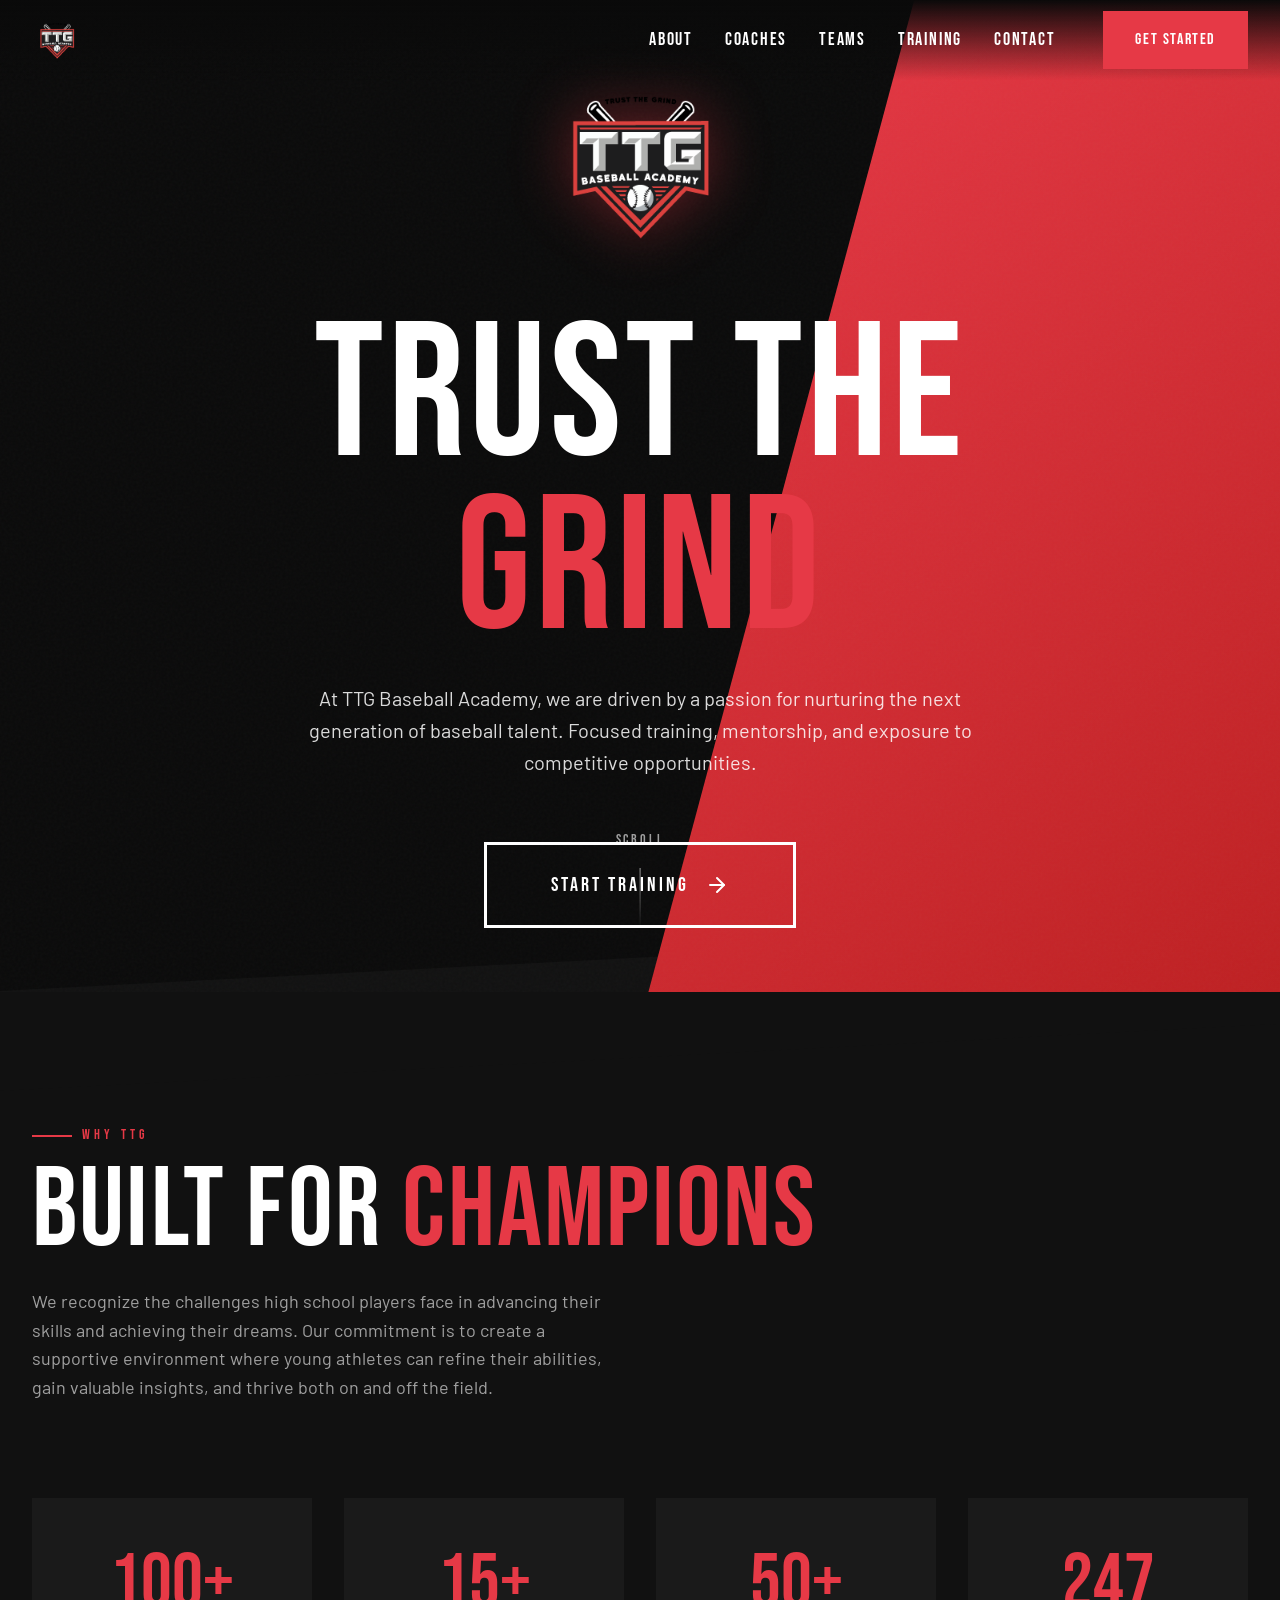
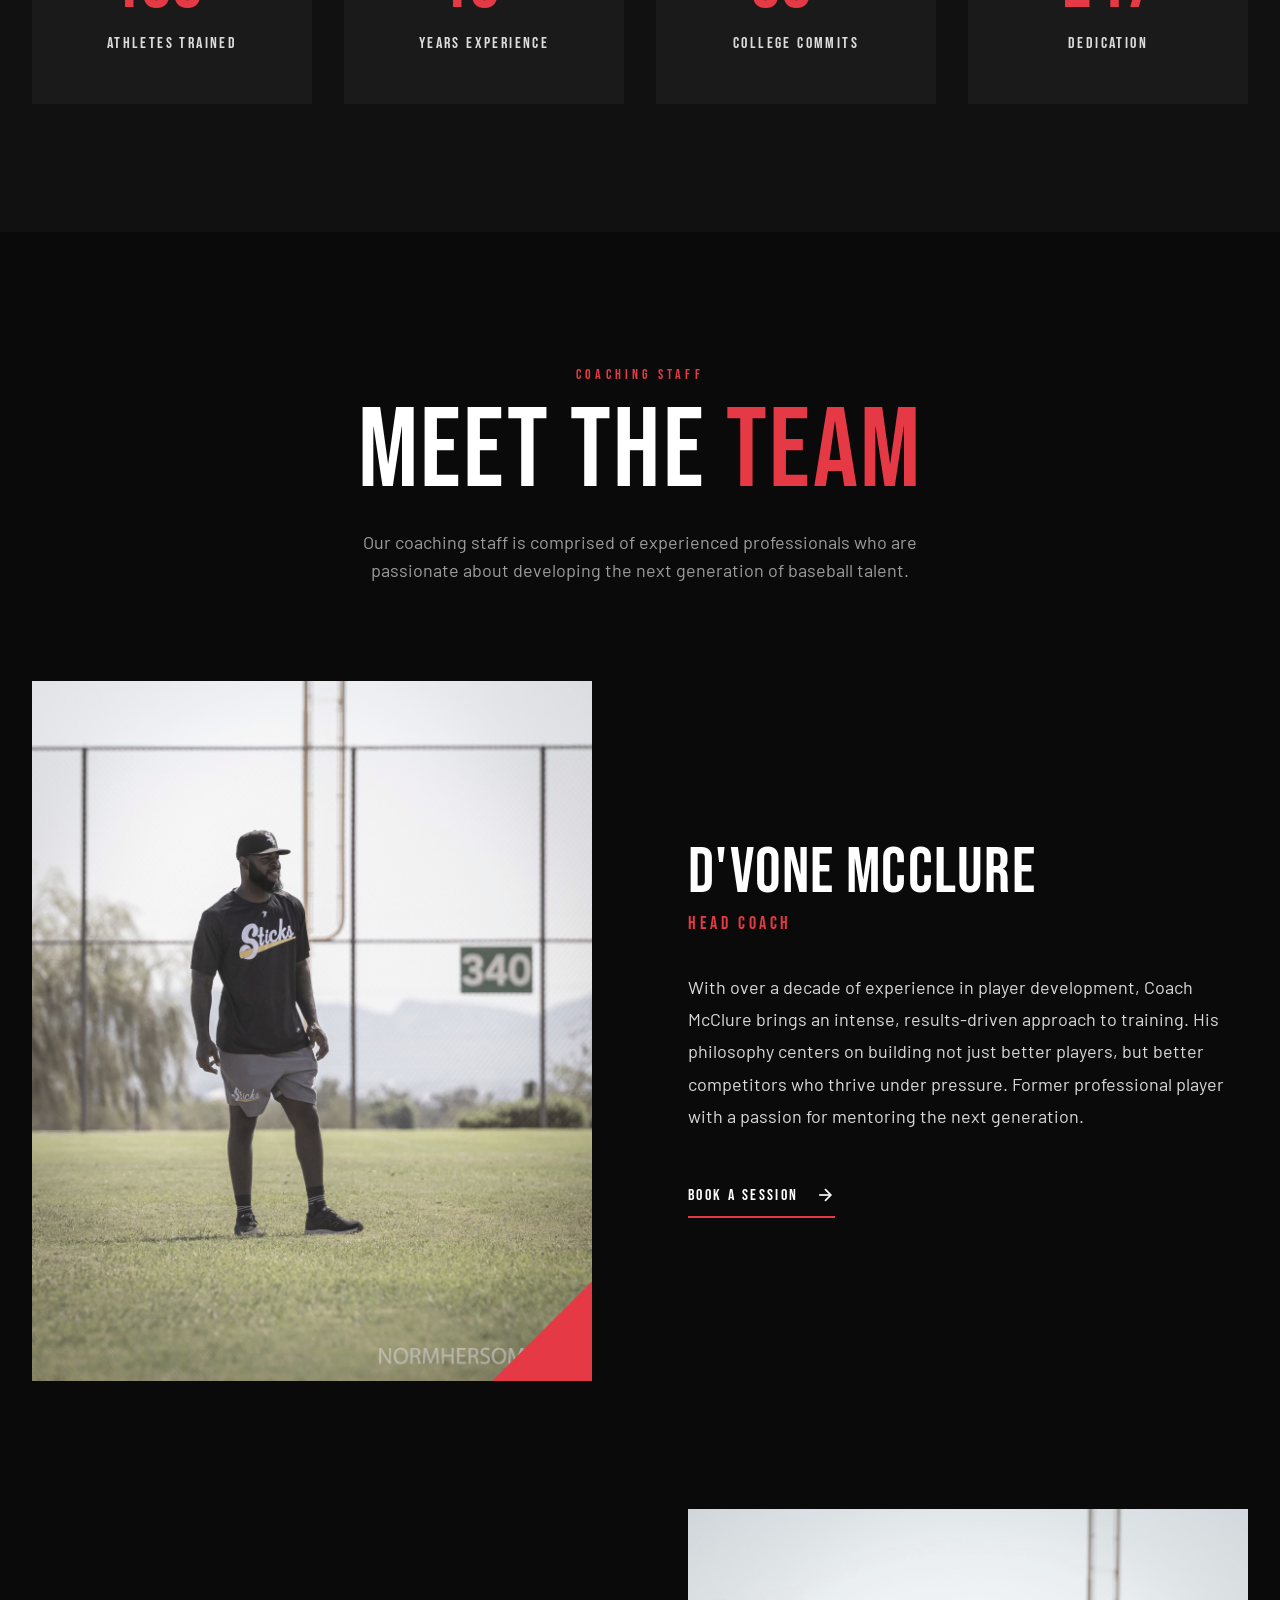
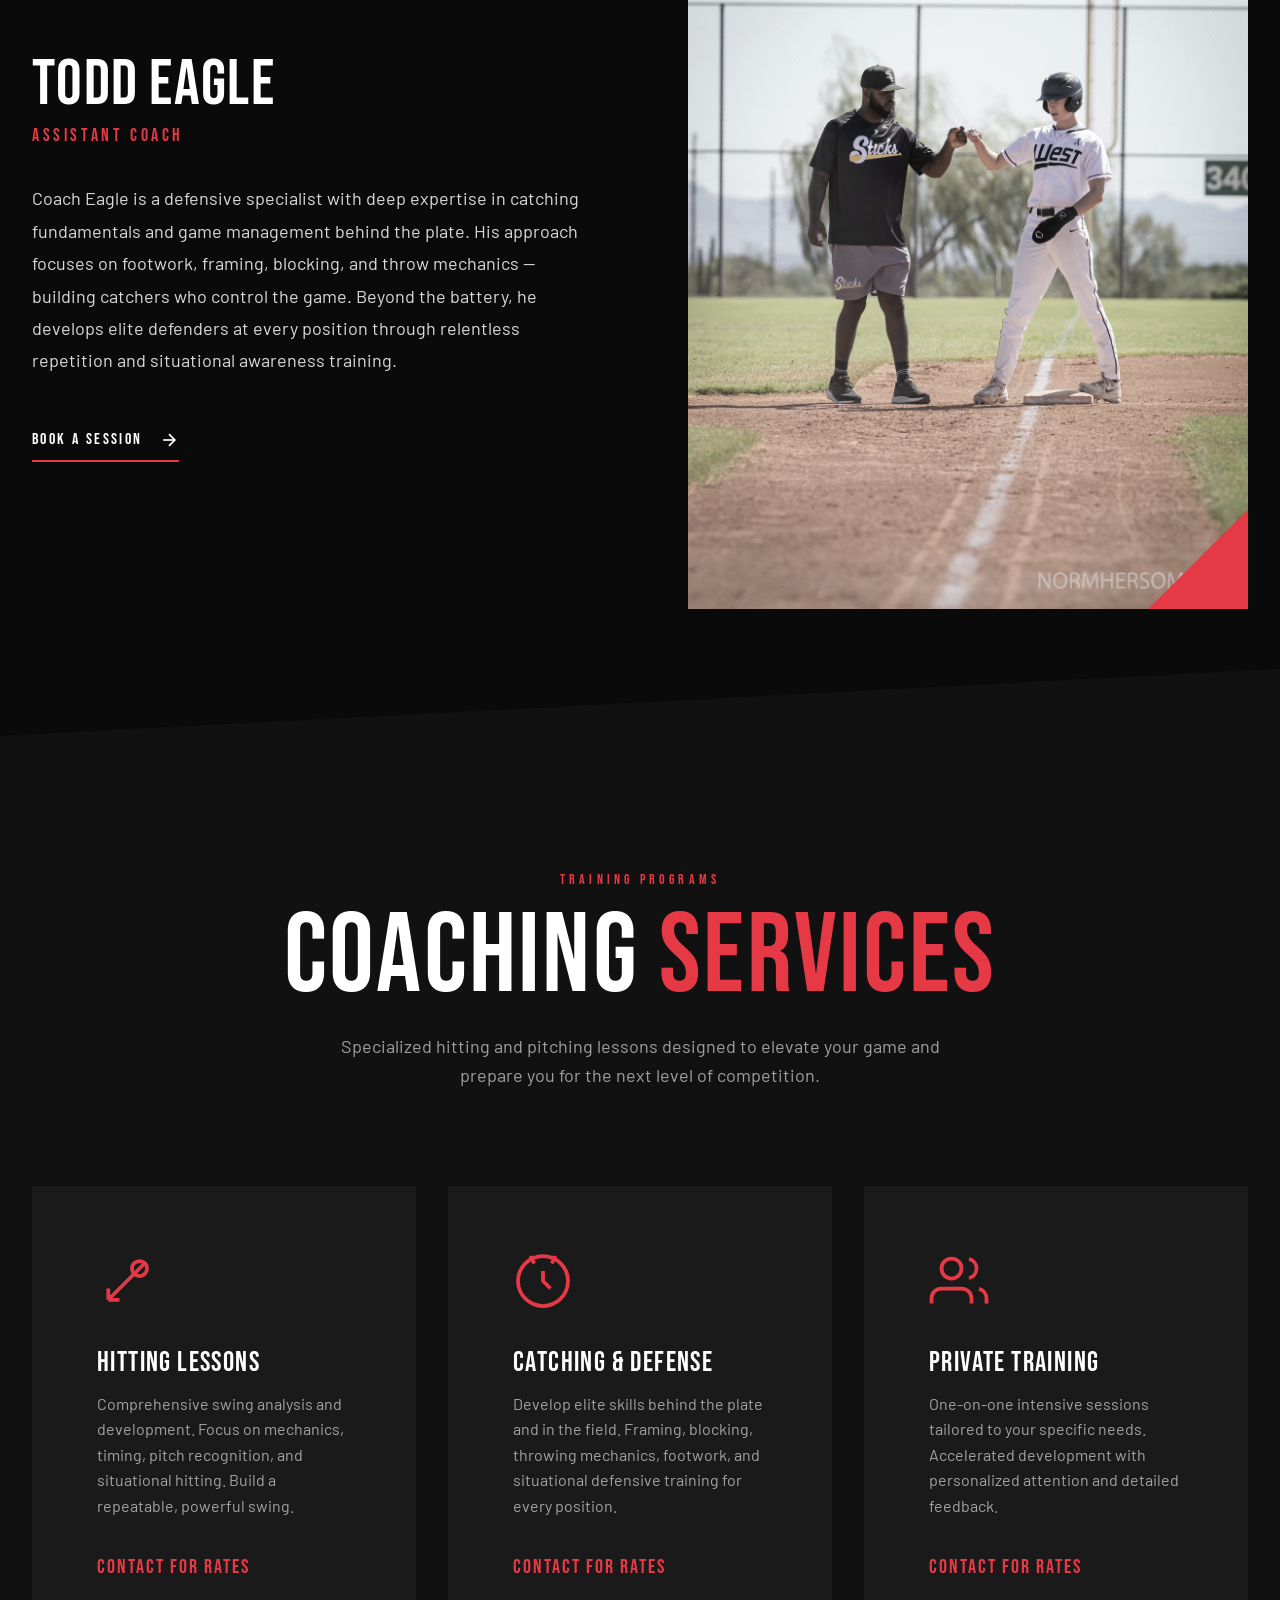
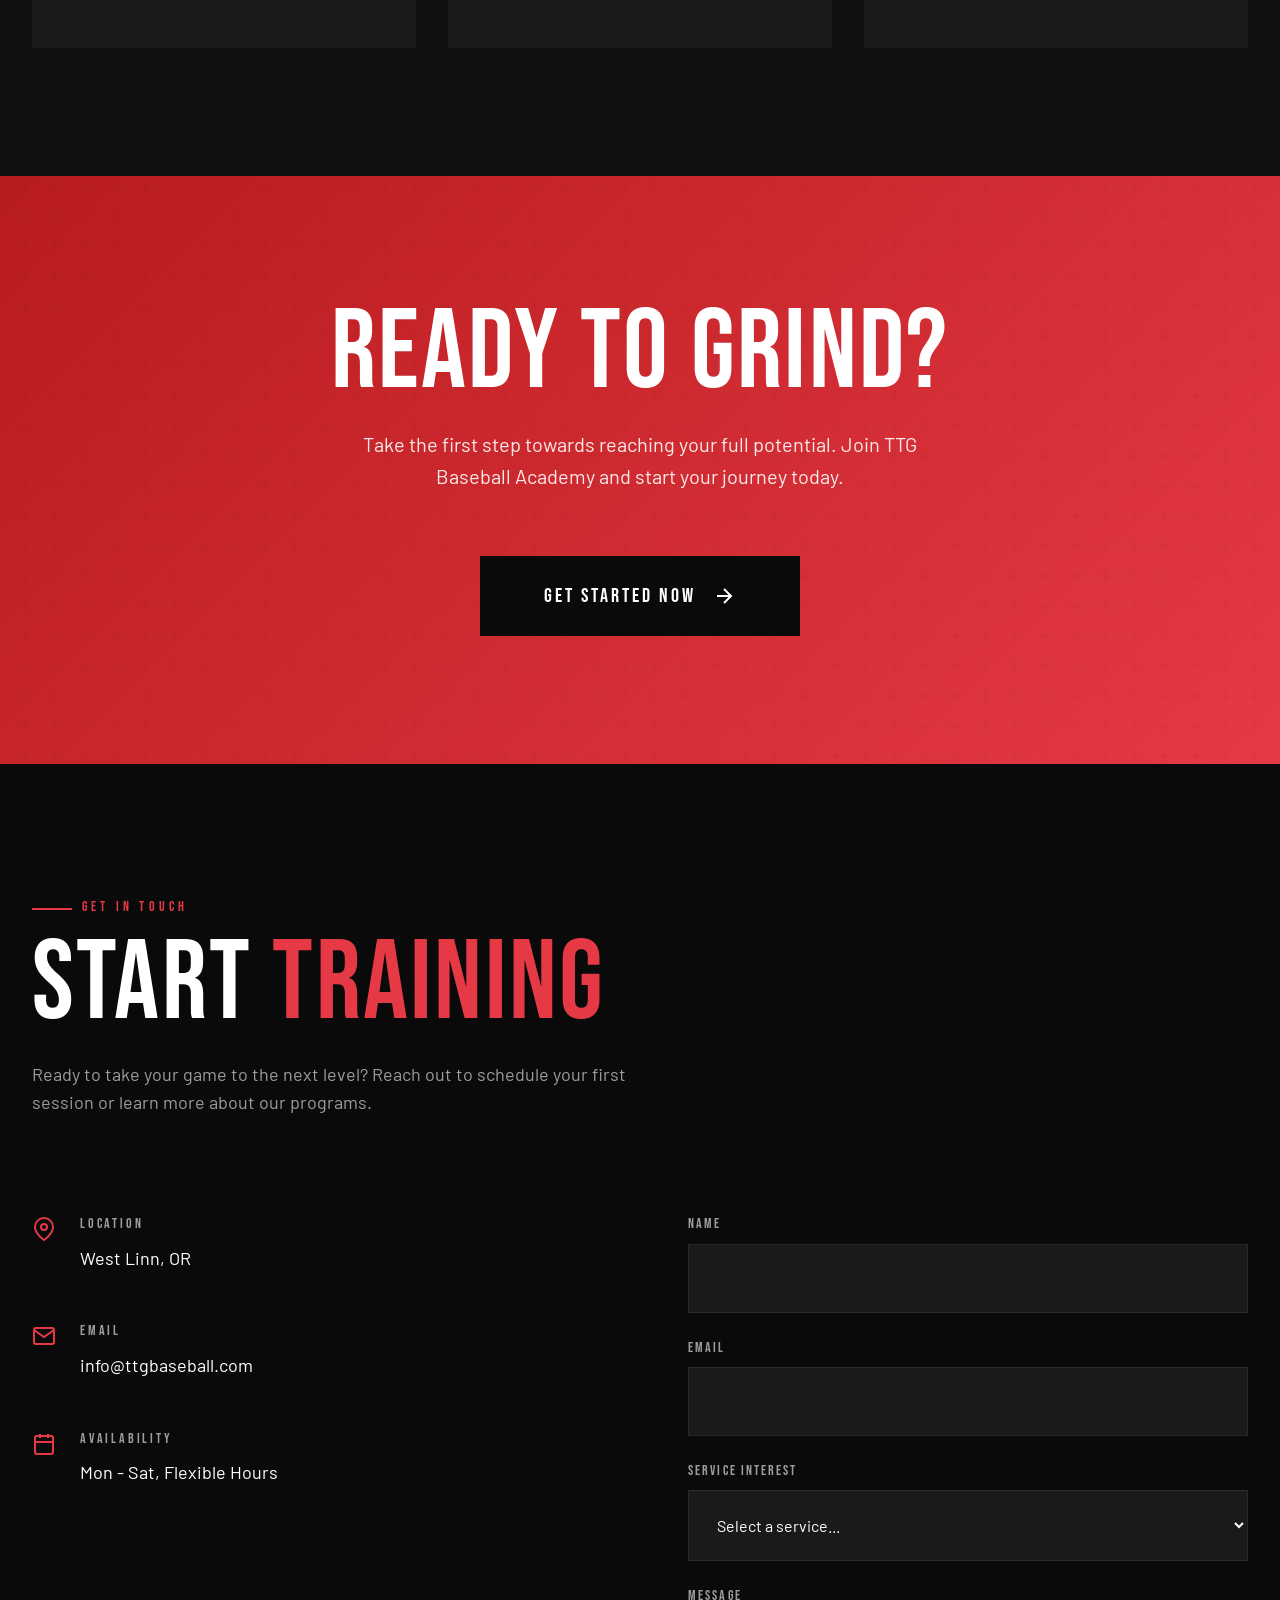
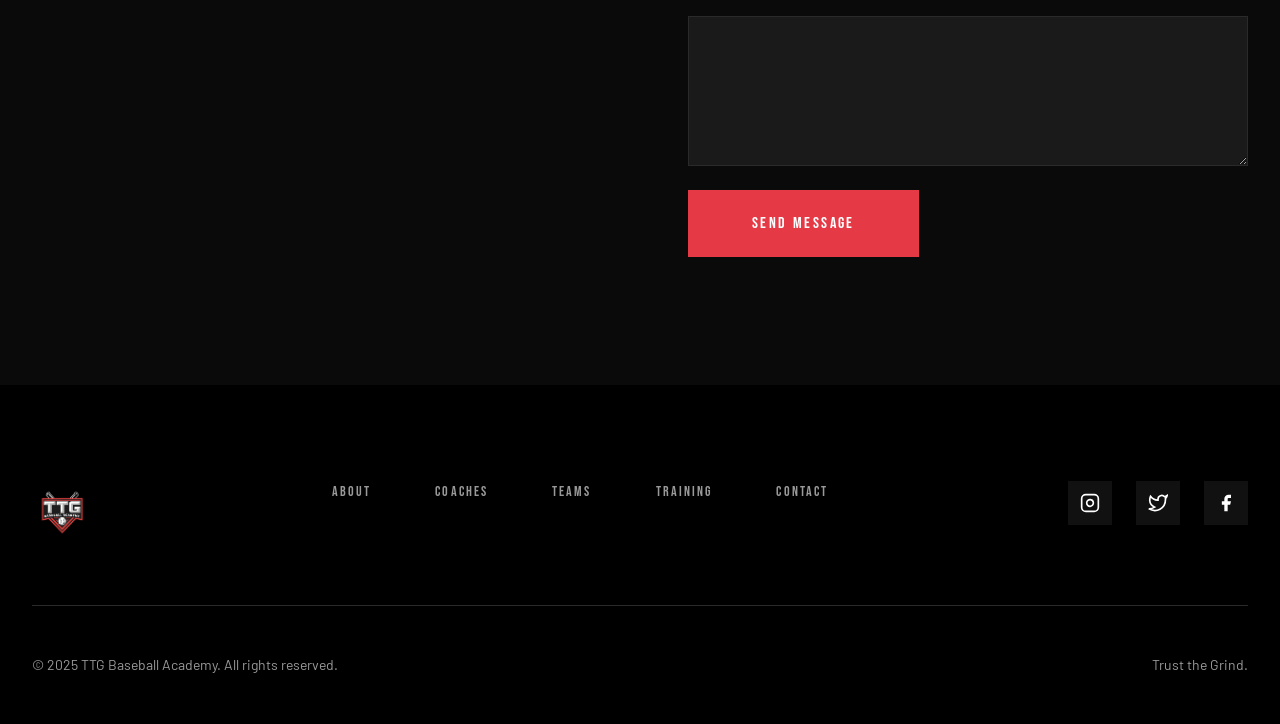
==== index.html @ ec0fe736 "Update coaching staff, services, and location Replace Coach Abino Vazquez with Todd Eagle (defense/c" ====
<!DOCTYPE html>
<html lang="en">
<head>
  <meta charset="UTF-8">
  <meta name="viewport" content="width=device-width, initial-scale=1.0">
  <meta name="description" content="TTG Baseball Academy - Trust the Grind. Elite baseball training, mentorship, and player development for high school athletes.">

  <title>TTG Baseball Academy | Trust the Grind</title>

  <!-- Fonts -->
  <link rel="preconnect" href="https://fonts.googleapis.com">
  <link rel="preconnect" href="https://fonts.gstatic.com" crossorigin>
  <link href="https://fonts.googleapis.com/css2?family=Barlow:wght@400;500;600&family=Bebas+Neue&display=swap" rel="stylesheet">

  <!-- Styles -->
  <link rel="stylesheet" href="css/styles.css">
</head>
<body>
  <!-- Header -->
  <header class="header" id="header">
    <div class="header__inner">
      <a href="#hero">
        <img src="assets/images/logo.png" alt="TTG Baseball Academy" class="header__logo">
      </a>

      <nav class="nav">
        <button class="nav-toggle" id="navToggle" aria-label="Toggle navigation">
          <span class="nav-toggle__bar"></span>
          <span class="nav-toggle__bar"></span>
          <span class="nav-toggle__bar"></span>
        </button>

        <ul class="nav__list" id="navList">
          <li><a href="#about" class="nav__link">About</a></li>
          <li><a href="#coaches" class="nav__link">Coaches</a></li>
          <li><a href="teams.html" class="nav__link">Teams</a></li>
          <li><a href="#services" class="nav__link">Training</a></li>
          <li><a href="#contact" class="nav__link">Contact</a></li>
        </ul>

        <a href="#contact" class="nav__cta"><span>Get Started</span></a>
      </nav>
    </div>
  </header>

  <main>
    <!-- Hero Section -->
    <section class="hero" id="hero">
      <div class="hero__content">
        <img src="assets/images/logo.png" alt="TTG Baseball Academy" class="hero__logo">

        <h1 class="hero__title text-massive">
          Trust the <span class="text-red">Grind</span>
        </h1>

        <p class="hero__subtitle">
          At TTG Baseball Academy, we are driven by a passion for nurturing the next generation of baseball talent.
          Focused training, mentorship, and exposure to competitive opportunities.
        </p>

        <a href="#contact" class="hero__cta">
          <span>Start Training</span>
          <svg width="24" height="24" viewBox="0 0 24 24" fill="none" stroke="currentColor" stroke-width="2" stroke-linecap="round" stroke-linejoin="round">
            <line x1="5" y1="12" x2="19" y2="12"></line>
            <polyline points="12 5 19 12 12 19"></polyline>
          </svg>
        </a>
      </div>

      <div class="hero__scroll">
        <span class="hero__scroll-text">Scroll</span>
        <div class="hero__scroll-line"></div>
      </div>
    </section>

    <!-- About Section -->
    <section class="section section--dark" id="about">
      <div class="section__divider"></div>
      <div class="section__inner">
        <div class="section-header reveal">
          <span class="section-header__label">Why TTG</span>
          <h2 class="section-header__title text-huge">
            Built for <span class="text-red">Champions</span>
          </h2>
          <p class="section-header__text">
            We recognize the challenges high school players face in advancing their skills and achieving their dreams.
            Our commitment is to create a supportive environment where young athletes can refine their abilities,
            gain valuable insights, and thrive both on and off the field.
          </p>
        </div>

        <div class="stats">
          <div class="stat reveal reveal-delay-1">
            <div class="stat__number">100+</div>
            <div class="stat__label">Athletes Trained</div>
          </div>
          <div class="stat reveal reveal-delay-2">
            <div class="stat__number">15+</div>
            <div class="stat__label">Years Experience</div>
          </div>
          <div class="stat reveal reveal-delay-3">
            <div class="stat__number">50+</div>
            <div class="stat__label">College Commits</div>
          </div>
          <div class="stat reveal reveal-delay-4">
            <div class="stat__number">24/7</div>
            <div class="stat__label">Dedication</div>
          </div>
        </div>
      </div>
    </section>

    <!-- Coaching Staff Section -->
    <section class="section section--black" id="coaches">
      <div class="section__inner">
        <div class="section-header section-header--center reveal">
          <span class="section-header__label">Coaching Staff</span>
          <h2 class="section-header__title text-huge">
            Meet the <span class="text-red">Team</span>
          </h2>
          <p class="section-header__text">
            Our coaching staff is comprised of experienced professionals who are passionate about
            developing the next generation of baseball talent.
          </p>
        </div>

        <div class="coaches">
          <!-- Coach 1 -->
          <article class="coach reveal">
            <div class="coach__image-wrapper">
              <img src="assets/images/coach-1.jpg" alt="D'vone McClure" class="coach__image">
            </div>
            <div class="coach__content">
              <h3 class="coach__name text-large">D'vone McClure</h3>
              <div class="coach__title">Head Coach</div>
              <p class="coach__bio">
                With over a decade of experience in player development, Coach McClure brings an intense,
                results-driven approach to training. His philosophy centers on building not just better
                players, but better competitors who thrive under pressure. Former professional player
                with a passion for mentoring the next generation.
              </p>
              <a href="#contact" class="coach__link">
                Book a Session
                <svg width="20" height="20" viewBox="0 0 24 24" fill="none" stroke="currentColor" stroke-width="2">
                  <line x1="5" y1="12" x2="19" y2="12"></line>
                  <polyline points="12 5 19 12 12 19"></polyline>
                </svg>
              </a>
            </div>
          </article>

          <!-- Coach 2 -->
          <article class="coach reveal">
            <div class="coach__image-wrapper">
              <img src="assets/images/coach-2.jpg" alt="Todd Eagle" class="coach__image">
            </div>
            <div class="coach__content">
              <h3 class="coach__name text-large">Todd Eagle</h3>
              <div class="coach__title">Assistant Coach</div>
              <p class="coach__bio">
                Coach Eagle is a defensive specialist with deep expertise in catching fundamentals
                and game management behind the plate. His approach focuses on footwork, framing,
                blocking, and throw mechanics — building catchers who control the game. Beyond
                the battery, he develops elite defenders at every position through relentless
                repetition and situational awareness training.
              </p>
              <a href="#contact" class="coach__link">
                Book a Session
                <svg width="20" height="20" viewBox="0 0 24 24" fill="none" stroke="currentColor" stroke-width="2">
                  <line x1="5" y1="12" x2="19" y2="12"></line>
                  <polyline points="12 5 19 12 12 19"></polyline>
                </svg>
              </a>
            </div>
          </article>
        </div>
      </div>
    </section>

    <!-- Services Section -->
    <section class="section section--dark" id="services">
      <div class="section__divider"></div>
      <div class="section__inner">
        <div class="section-header section-header--center reveal">
          <span class="section-header__label">Training Programs</span>
          <h2 class="section-header__title text-huge">
            Coaching <span class="text-red">Services</span>
          </h2>
          <p class="section-header__text">
            Specialized hitting and pitching lessons designed to elevate your game
            and prepare you for the next level of competition.
          </p>
        </div>

        <div class="services">
          <!-- Hitting Lessons -->
          <div class="service reveal reveal-delay-1">
            <svg class="service__icon" viewBox="0 0 24 24" fill="none" stroke="currentColor" stroke-width="1.5">
              <path d="M4.5 19.5L19.5 4.5M4.5 19.5L9 19.5M4.5 19.5L4.5 15"/>
              <circle cx="17" cy="7" r="3"/>
            </svg>
            <h3 class="service__title">Hitting Lessons</h3>
            <p class="service__text">
              Comprehensive swing analysis and development. Focus on mechanics, timing,
              pitch recognition, and situational hitting. Build a repeatable, powerful swing.
            </p>
            <div class="service__price">Contact for Rates</div>
          </div>

          <!-- Catching & Defense Lessons -->
          <div class="service reveal reveal-delay-2">
            <svg class="service__icon" viewBox="0 0 24 24" fill="none" stroke="currentColor" stroke-width="1.5">
              <path d="M12 22C6.5 22 2 17.5 2 12S6.5 2 12 2s10 4.5 10 10-4.5 10-10 10z"/>
              <path d="M12 8v4l3 3"/>
              <path d="M7 2l1.5 3M17 2l-1.5 3"/>
            </svg>
            <h3 class="service__title">Catching & Defense</h3>
            <p class="service__text">
              Develop elite skills behind the plate and in the field. Framing, blocking,
              throwing mechanics, footwork, and situational defensive training for every position.
            </p>
            <div class="service__price">Contact for Rates</div>
          </div>

          <!-- Private Training -->
          <div class="service reveal reveal-delay-3">
            <svg class="service__icon" viewBox="0 0 24 24" fill="none" stroke="currentColor" stroke-width="1.5">
              <path d="M17 21v-2a4 4 0 0 0-4-4H5a4 4 0 0 0-4 4v2"/>
              <circle cx="9" cy="7" r="4"/>
              <path d="M23 21v-2a4 4 0 0 0-3-3.87"/>
              <path d="M16 3.13a4 4 0 0 1 0 7.75"/>
            </svg>
            <h3 class="service__title">Private Training</h3>
            <p class="service__text">
              One-on-one intensive sessions tailored to your specific needs.
              Accelerated development with personalized attention and detailed feedback.
            </p>
            <div class="service__price">Contact for Rates</div>
          </div>
        </div>
      </div>
    </section>

    <!-- CTA Section -->
    <section class="cta-section">
      <div class="cta-section__inner reveal">
        <h2 class="cta-section__title text-huge">Ready to Grind?</h2>
        <p class="cta-section__text">
          Take the first step towards reaching your full potential.
          Join TTG Baseball Academy and start your journey today.
        </p>
        <a href="#contact" class="cta-section__btn">
          Get Started Now
          <svg width="24" height="24" viewBox="0 0 24 24" fill="none" stroke="currentColor" stroke-width="2">
            <line x1="5" y1="12" x2="19" y2="12"></line>
            <polyline points="12 5 19 12 12 19"></polyline>
          </svg>
        </a>
      </div>
    </section>

    <!-- Contact Section -->
    <section class="section section--black" id="contact">
      <div class="section__inner">
        <div class="section-header reveal">
          <span class="section-header__label">Get in Touch</span>
          <h2 class="section-header__title text-huge">
            Start <span class="text-red">Training</span>
          </h2>
          <p class="section-header__text">
            Ready to take your game to the next level? Reach out to schedule
            your first session or learn more about our programs.
          </p>
        </div>

        <div class="contact">
          <div class="contact__info reveal">
            <div class="contact__item">
              <svg class="contact__icon" viewBox="0 0 24 24" fill="none" stroke="currentColor" stroke-width="2">
                <path d="M21 10c0 7-9 13-9 13s-9-6-9-13a9 9 0 0 1 18 0z"/>
                <circle cx="12" cy="10" r="3"/>
              </svg>
              <div>
                <div class="contact__label">Location</div>
                <div class="contact__value">West Linn, OR</div>
              </div>
            </div>

            <div class="contact__item">
              <svg class="contact__icon" viewBox="0 0 24 24" fill="none" stroke="currentColor" stroke-width="2">
                <path d="M4 4h16c1.1 0 2 .9 2 2v12c0 1.1-.9 2-2 2H4c-1.1 0-2-.9-2-2V6c0-1.1.9-2 2-2z"/>
                <polyline points="22,6 12,13 2,6"/>
              </svg>
              <div>
                <div class="contact__label">Email</div>
                <div class="contact__value">
                  <a href="mailto:info@ttgbaseball.com">info@ttgbaseball.com</a>
                </div>
              </div>
            </div>

            <div class="contact__item">
              <svg class="contact__icon" viewBox="0 0 24 24" fill="none" stroke="currentColor" stroke-width="2">
                <rect x="3" y="4" width="18" height="18" rx="2" ry="2"/>
                <line x1="16" y1="2" x2="16" y2="6"/>
                <line x1="8" y1="2" x2="8" y2="6"/>
                <line x1="3" y1="10" x2="21" y2="10"/>
              </svg>
              <div>
                <div class="contact__label">Availability</div>
                <div class="contact__value">Mon - Sat, Flexible Hours</div>
              </div>
            </div>
          </div>

          <form class="contact__form reveal" id="contactForm">
            <div class="form-group">
              <label for="name" class="form-label">Name</label>
              <input type="text" id="name" name="name" class="form-input" required>
            </div>

            <div class="form-group">
              <label for="email" class="form-label">Email</label>
              <input type="email" id="email" name="email" class="form-input" required>
            </div>

            <div class="form-group">
              <label for="service" class="form-label">Service Interest</label>
              <select id="service" name="service" class="form-input">
                <option value="">Select a service...</option>
                <option value="hitting">Hitting Lessons</option>
                <option value="defense">Catching & Defense</option>
                <option value="private">Private Training</option>
                <option value="other">Other</option>
              </select>
            </div>

            <div class="form-group">
              <label for="message" class="form-label">Message</label>
              <textarea id="message" name="message" class="form-textarea" required></textarea>
            </div>

            <button type="submit" class="form-submit">Send Message</button>
          </form>
        </div>
      </div>
    </section>
  </main>

  <!-- Footer -->
  <footer class="footer">
    <div class="footer__inner">
      <div class="footer__top">
        <img src="assets/images/logo.png" alt="TTG Baseball Academy" class="footer__logo">

        <nav class="footer__nav">
          <a href="#about" class="footer__link">About</a>
          <a href="#coaches" class="footer__link">Coaches</a>
          <a href="teams.html" class="footer__link">Teams</a>
          <a href="#services" class="footer__link">Training</a>
          <a href="#contact" class="footer__link">Contact</a>
        </nav>

        <div class="footer__social">
          <a href="#" class="footer__social-link" aria-label="Instagram">
            <svg viewBox="0 0 24 24" fill="none" stroke="currentColor" stroke-width="2">
              <rect x="2" y="2" width="20" height="20" rx="5" ry="5"/>
              <path d="M16 11.37A4 4 0 1 1 12.63 8 4 4 0 0 1 16 11.37z"/>
              <line x1="17.5" y1="6.5" x2="17.51" y2="6.5"/>
            </svg>
          </a>
          <a href="#" class="footer__social-link" aria-label="Twitter">
            <svg viewBox="0 0 24 24" fill="none" stroke="currentColor" stroke-width="2">
              <path d="M23 3a10.9 10.9 0 0 1-3.14 1.53 4.48 4.48 0 0 0-7.86 3v1A10.66 10.66 0 0 1 3 4s-4 9 5 13a11.64 11.64 0 0 1-7 2c9 5 20 0 20-11.5a4.5 4.5 0 0 0-.08-.83A7.72 7.72 0 0 0 23 3z"/>
            </svg>
          </a>
          <a href="#" class="footer__social-link" aria-label="Facebook">
            <svg viewBox="0 0 24 24" fill="currentColor">
              <path d="M18 2h-3a5 5 0 0 0-5 5v3H7v4h3v8h4v-8h3l1-4h-4V7a1 1 0 0 1 1-1h3z"/>
            </svg>
          </a>
        </div>
      </div>

      <div class="footer__bottom">
        <p>&copy; 2025 TTG Baseball Academy. All rights reserved.</p>
        <p>Trust the Grind.</p>
      </div>
    </div>
  </footer>

  <script src="js/main.js"></script>
</body>
</html>
---- css/styles.css ----
/* =============================================
   TTG BASEBALL ACADEMY - "Trust the Grind"
   Aggressive Athletic Brutalism
   ============================================= */

/* --- Custom Properties --- */
:root {
  /* Core Palette - Blood Red & Pitch Black */
  --red: #e63946;
  --red-dark: #b71c1c;
  --red-glow: rgba(230, 57, 70, 0.4);
  --black: #0a0a0a;
  --black-pure: #000000;
  --dark: #111111;
  --dark-elevated: #1a1a1a;
  --gray: #2a2a2a;
  --gray-light: #3a3a3a;
  --white: #ffffff;
  --white-muted: rgba(255, 255, 255, 0.85);
  --white-dim: rgba(255, 255, 255, 0.6);

  /* Typography */
  --font-display: 'Bebas Neue', 'Impact', sans-serif;
  --font-body: 'Barlow', 'Arial', sans-serif;

  /* Spacing */
  --space-xs: 0.5rem;
  --space-sm: 1rem;
  --space-md: 1.5rem;
  --space-lg: 2rem;
  --space-xl: 3rem;
  --space-2xl: 4rem;
  --space-3xl: 6rem;
  --space-4xl: 8rem;

  /* Layout */
  --max-width: 1400px;
  --header-height: 80px;

  /* Transitions */
  --transition-fast: 0.15s ease;
  --transition-base: 0.3s ease;
  --transition-slow: 0.5s cubic-bezier(0.4, 0, 0.2, 1);

  /* Diagonal angle */
  --skew-angle: -3deg;
}

/* --- Reset --- */
*, *::before, *::after {
  box-sizing: border-box;
  margin: 0;
  padding: 0;
}

html {
  scroll-behavior: smooth;
  font-size: 16px;
}

body {
  font-family: var(--font-body);
  background: var(--black);
  color: var(--white);
  line-height: 1.6;
  overflow-x: hidden;
  -webkit-font-smoothing: antialiased;
}

img {
  max-width: 100%;
  height: auto;
  display: block;
}

a {
  color: inherit;
  text-decoration: none;
}

ul { list-style: none; }

/* --- Typography System --- */
h1, h2, h3, h4 {
  font-family: var(--font-display);
  font-weight: 400;
  text-transform: uppercase;
  letter-spacing: 0.02em;
  line-height: 0.9;
}

.text-massive {
  font-size: clamp(4rem, 15vw, 12rem);
}

.text-huge {
  font-size: clamp(3rem, 10vw, 7rem);
}

.text-large {
  font-size: clamp(2rem, 5vw, 4rem);
}

.text-medium {
  font-size: clamp(1.5rem, 3vw, 2.5rem);
}

.text-red {
  color: var(--red);
}

.text-muted {
  color: var(--white-dim);
}

/* --- Header / Navigation --- */
.header {
  position: fixed;
  top: 0;
  left: 0;
  right: 0;
  z-index: 1000;
  height: var(--header-height);
  background: linear-gradient(to bottom, var(--black) 0%, transparent 100%);
  transition: background var(--transition-base);
}

.header.scrolled {
  background: rgba(10, 10, 10, 0.95);
  backdrop-filter: blur(10px);
}

.header__inner {
  display: flex;
  align-items: center;
  justify-content: space-between;
  height: 100%;
  max-width: var(--max-width);
  margin: 0 auto;
  padding: 0 var(--space-lg);
}

.header__logo {
  height: 50px;
  width: auto;
  transition: transform var(--transition-base);
}

.header__logo:hover {
  transform: scale(1.05);
}

.nav {
  display: flex;
  align-items: center;
  gap: var(--space-xl);
}

.nav__list {
  display: flex;
  gap: var(--space-lg);
}

.nav__link {
  font-family: var(--font-display);
  font-size: 1.1rem;
  letter-spacing: 0.1em;
  text-transform: uppercase;
  position: relative;
  padding: var(--space-xs) 0;
}

.nav__link::after {
  content: '';
  position: absolute;
  bottom: 0;
  left: 0;
  width: 0;
  height: 3px;
  background: var(--red);
  transition: width var(--transition-base);
}

.nav__link:hover::after {
  width: 100%;
}

.nav__cta {
  font-family: var(--font-display);
  font-size: 1rem;
  letter-spacing: 0.1em;
  text-transform: uppercase;
  padding: var(--space-sm) var(--space-lg);
  background: var(--red);
  color: var(--white);
  position: relative;
  overflow: hidden;
  transition: transform var(--transition-fast);
}

.nav__cta::before {
  content: '';
  position: absolute;
  top: 0;
  left: -100%;
  width: 100%;
  height: 100%;
  background: var(--white);
  transition: left var(--transition-base);
}

.nav__cta:hover {
  transform: translateY(-2px);
}

.nav__cta:hover::before {
  left: 0;
}

.nav__cta span {
  position: relative;
  z-index: 1;
  transition: color var(--transition-base);
}

.nav__cta:hover span {
  color: var(--red);
}

/* Mobile Nav Toggle */
.nav-toggle {
  display: none;
  flex-direction: column;
  gap: 6px;
  background: none;
  border: none;
  cursor: pointer;
  padding: var(--space-xs);
}

.nav-toggle__bar {
  width: 28px;
  height: 3px;
  background: var(--white);
  transition: all var(--transition-base);
}

.nav-toggle.active .nav-toggle__bar:nth-child(1) {
  transform: rotate(45deg) translate(6px, 6px);
}

.nav-toggle.active .nav-toggle__bar:nth-child(2) {
  opacity: 0;
}

.nav-toggle.active .nav-toggle__bar:nth-child(3) {
  transform: rotate(-45deg) translate(6px, -6px);
}

/* --- Hero Section --- */
.hero {
  position: relative;
  min-height: 100vh;
  display: flex;
  align-items: center;
  justify-content: center;
  overflow: hidden;
  background: var(--black);
}

/* Diagonal red slash */
.hero::before {
  content: '';
  position: absolute;
  top: -20%;
  right: -10%;
  width: 50%;
  height: 150%;
  background: linear-gradient(135deg, var(--red) 0%, var(--red-dark) 100%);
  transform: skewX(-15deg);
  z-index: 1;
}

/* Noise texture overlay */
.hero::after {
  content: '';
  position: absolute;
  inset: 0;
  background: url("data:image/svg+xml,%3Csvg viewBox='0 0 400 400' xmlns='http://www.w3.org/2000/svg'%3E%3Cfilter id='noiseFilter'%3E%3CfeTurbulence type='fractalNoise' baseFrequency='0.9' numOctaves='4' stitchTiles='stitch'/%3E%3C/filter%3E%3Crect width='100%25' height='100%25' filter='url(%23noiseFilter)'/%3E%3C/svg%3E");
  opacity: 0.03;
  pointer-events: none;
  z-index: 2;
}

.hero__content {
  position: relative;
  z-index: 10;
  text-align: center;
  padding: var(--space-2xl);
  max-width: 1000px;
}

.hero__logo {
  width: 200px;
  height: auto;
  margin: 0 auto var(--space-xl);
  animation: fadeInDown 0.8s ease forwards;
  filter: drop-shadow(0 0 30px var(--red-glow));
}

.hero__title {
  margin-bottom: var(--space-md);
  animation: fadeInUp 0.8s ease 0.2s forwards;
  opacity: 0;
}

.hero__subtitle {
  font-size: 1.25rem;
  color: var(--white-muted);
  max-width: 700px;
  margin: 0 auto var(--space-2xl);
  animation: fadeInUp 0.8s ease 0.4s forwards;
  opacity: 0;
}

.hero__cta {
  display: inline-flex;
  align-items: center;
  gap: var(--space-sm);
  font-family: var(--font-display);
  font-size: 1.25rem;
  letter-spacing: 0.15em;
  text-transform: uppercase;
  padding: var(--space-md) var(--space-2xl);
  background: transparent;
  border: 3px solid var(--white);
  color: var(--white);
  cursor: pointer;
  position: relative;
  overflow: hidden;
  animation: fadeInUp 0.8s ease 0.6s forwards;
  opacity: 0;
  transition: all var(--transition-base);
}

.hero__cta::before {
  content: '';
  position: absolute;
  top: 0;
  left: -100%;
  width: 100%;
  height: 100%;
  background: var(--white);
  transition: left var(--transition-base);
  z-index: 0;
}

.hero__cta:hover {
  border-color: var(--white);
}

.hero__cta:hover::before {
  left: 0;
}

.hero__cta span {
  position: relative;
  z-index: 1;
  transition: color var(--transition-base);
}

.hero__cta:hover span {
  color: var(--black);
}

.hero__cta svg {
  position: relative;
  z-index: 1;
  transition: all var(--transition-base);
}

.hero__cta:hover svg {
  stroke: var(--black);
  transform: translateX(5px);
}

/* Scroll indicator */
.hero__scroll {
  position: absolute;
  bottom: var(--space-2xl);
  left: 50%;
  transform: translateX(-50%);
  z-index: 10;
  display: flex;
  flex-direction: column;
  align-items: center;
  gap: var(--space-sm);
  animation: bounce 2s infinite;
}

.hero__scroll-text {
  font-family: var(--font-display);
  font-size: 0.875rem;
  letter-spacing: 0.2em;
  text-transform: uppercase;
  color: var(--white-dim);
}

.hero__scroll-line {
  width: 1px;
  height: 60px;
  background: linear-gradient(to bottom, var(--white-dim) 0%, transparent 100%);
}

/* --- Section Styles --- */
.section {
  position: relative;
  padding: var(--space-4xl) var(--space-lg);
}

.section--dark {
  background: var(--dark);
}

.section--black {
  background: var(--black);
}

.section__inner {
  max-width: var(--max-width);
  margin: 0 auto;
}

/* Diagonal section divider */
.section__divider {
  position: absolute;
  top: -1px;
  left: 0;
  right: 0;
  height: 100px;
  background: inherit;
  transform: skewY(var(--skew-angle));
  transform-origin: top left;
}

/* Section header */
.section-header {
  margin-bottom: var(--space-3xl);
}

.section-header--center {
  text-align: center;
}

.section-header__label {
  display: inline-block;
  font-family: var(--font-display);
  font-size: 0.875rem;
  letter-spacing: 0.3em;
  text-transform: uppercase;
  color: var(--red);
  margin-bottom: var(--space-sm);
  position: relative;
  padding-left: 50px;
}

.section-header__label::before {
  content: '';
  position: absolute;
  left: 0;
  top: 50%;
  width: 40px;
  height: 2px;
  background: var(--red);
}

.section-header--center .section-header__label {
  padding-left: 0;
}

.section-header--center .section-header__label::before {
  display: none;
}

.section-header__title {
  margin-bottom: var(--space-md);
}

.section-header__text {
  font-size: 1.125rem;
  color: var(--white-dim);
  max-width: 600px;
}

.section-header--center .section-header__text {
  margin: 0 auto;
}

/* --- About / Stats Section --- */
.stats {
  display: grid;
  grid-template-columns: repeat(4, 1fr);
  gap: var(--space-lg);
  margin-top: var(--space-3xl);
}

.stat {
  text-align: center;
  padding: var(--space-xl);
  background: var(--dark-elevated);
  position: relative;
  overflow: hidden;
}

.stat::before {
  content: '';
  position: absolute;
  top: 0;
  left: 0;
  width: 100%;
  height: 4px;
  background: var(--red);
  transform: scaleX(0);
  transform-origin: left;
  transition: transform var(--transition-slow);
}

.stat:hover::before {
  transform: scaleX(1);
}

.stat__number {
  font-family: var(--font-display);
  font-size: clamp(3rem, 6vw, 5rem);
  color: var(--red);
  line-height: 1;
  margin-bottom: var(--space-xs);
}

.stat__label {
  font-family: var(--font-display);
  font-size: 1rem;
  letter-spacing: 0.15em;
  text-transform: uppercase;
  color: var(--white-muted);
}

/* --- Coaching Staff Section --- */
.coaches {
  display: flex;
  flex-direction: column;
  gap: var(--space-4xl);
}

.coach {
  display: grid;
  grid-template-columns: 1fr 1fr;
  gap: var(--space-3xl);
  align-items: center;
}

.coach:nth-child(even) {
  direction: rtl;
}

.coach:nth-child(even) > * {
  direction: ltr;
}

.coach__image-wrapper {
  position: relative;
  overflow: hidden;
}

.coach__image-wrapper::before {
  content: '';
  position: absolute;
  inset: 0;
  background: linear-gradient(135deg, transparent 50%, var(--red) 50%);
  opacity: 0;
  transition: opacity var(--transition-base);
  z-index: 1;
}

.coach__image-wrapper:hover::before {
  opacity: 0.2;
}

.coach__image {
  width: 100%;
  aspect-ratio: 4/5;
  object-fit: cover;
  filter: grayscale(30%);
  transition: all var(--transition-slow);
}

.coach__image-wrapper:hover .coach__image {
  filter: grayscale(0%);
  transform: scale(1.05);
}

/* Red corner accent */
.coach__image-wrapper::after {
  content: '';
  position: absolute;
  bottom: 0;
  right: 0;
  width: 100px;
  height: 100px;
  background: var(--red);
  clip-path: polygon(100% 0, 100% 100%, 0 100%);
}

.coach__content {
  padding: var(--space-xl) 0;
}

.coach__name {
  margin-bottom: var(--space-xs);
}

.coach__title {
  font-family: var(--font-display);
  font-size: 1.125rem;
  letter-spacing: 0.2em;
  text-transform: uppercase;
  color: var(--red);
  margin-bottom: var(--space-lg);
}

.coach__bio {
  font-size: 1.125rem;
  color: var(--white-muted);
  line-height: 1.8;
  margin-bottom: var(--space-xl);
}

.coach__link {
  display: inline-flex;
  align-items: center;
  gap: var(--space-sm);
  font-family: var(--font-display);
  font-size: 1rem;
  letter-spacing: 0.15em;
  text-transform: uppercase;
  color: var(--white);
  border-bottom: 2px solid var(--red);
  padding-bottom: var(--space-xs);
  transition: all var(--transition-base);
}

.coach__link:hover {
  color: var(--red);
  gap: var(--space-md);
}

/* --- Services Section --- */
.services {
  display: grid;
  grid-template-columns: repeat(3, 1fr);
  gap: var(--space-lg);
}

.service {
  background: var(--dark-elevated);
  padding: var(--space-2xl);
  position: relative;
  overflow: hidden;
  transition: all var(--transition-base);
  border: 1px solid transparent;
}

.service::before {
  content: '';
  position: absolute;
  top: 0;
  left: 0;
  width: 4px;
  height: 0;
  background: var(--red);
  transition: height var(--transition-slow);
}

.service:hover {
  border-color: var(--gray-light);
  transform: translateY(-5px);
}

.service:hover::before {
  height: 100%;
}

.service__icon {
  width: 60px;
  height: 60px;
  margin-bottom: var(--space-lg);
  color: var(--red);
}

.service__title {
  font-family: var(--font-display);
  font-size: 1.75rem;
  letter-spacing: 0.05em;
  margin-bottom: var(--space-sm);
}

.service__text {
  color: var(--white-dim);
  margin-bottom: var(--space-lg);
}

.service__price {
  font-family: var(--font-display);
  font-size: 1.25rem;
  color: var(--red);
  letter-spacing: 0.1em;
}

/* --- CTA Section --- */
.cta-section {
  position: relative;
  padding: var(--space-4xl) var(--space-lg);
  background: linear-gradient(135deg, var(--red-dark) 0%, var(--red) 100%);
  overflow: hidden;
}

.cta-section::before {
  content: '';
  position: absolute;
  top: -50%;
  left: -50%;
  width: 200%;
  height: 200%;
  background: url("data:image/svg+xml,%3Csvg width='60' height='60' viewBox='0 0 60 60' xmlns='http://www.w3.org/2000/svg'%3E%3Cg fill='none' fill-rule='evenodd'%3E%3Cg fill='%23000000' fill-opacity='0.1'%3E%3Cpath d='M36 34v-4h-2v4h-4v2h4v4h2v-4h4v-2h-4zm0-30V0h-2v4h-4v2h4v4h2V6h4V4h-4zM6 34v-4H4v4H0v2h4v4h2v-4h4v-2H6zM6 4V0H4v4H0v2h4v4h2V6h4V4H6z'/%3E%3C/g%3E%3C/g%3E%3C/svg%3E");
  opacity: 0.3;
}

.cta-section__inner {
  position: relative;
  z-index: 1;
  max-width: var(--max-width);
  margin: 0 auto;
  text-align: center;
}

.cta-section__title {
  margin-bottom: var(--space-md);
}

.cta-section__text {
  font-size: 1.25rem;
  opacity: 0.9;
  max-width: 600px;
  margin: 0 auto var(--space-2xl);
}

.cta-section__btn {
  display: inline-flex;
  align-items: center;
  gap: var(--space-sm);
  font-family: var(--font-display);
  font-size: 1.25rem;
  letter-spacing: 0.15em;
  text-transform: uppercase;
  padding: var(--space-md) var(--space-2xl);
  background: var(--black);
  color: var(--white);
  border: none;
  cursor: pointer;
  transition: all var(--transition-base);
}

.cta-section__btn:hover {
  background: var(--white);
  color: var(--black);
  transform: translateY(-3px);
  box-shadow: 0 20px 40px rgba(0, 0, 0, 0.3);
}

/* --- Contact Section --- */
.contact {
  display: grid;
  grid-template-columns: 1fr 1fr;
  gap: var(--space-3xl);
}

.contact__info {
  display: flex;
  flex-direction: column;
  gap: var(--space-xl);
}

.contact__item {
  display: flex;
  align-items: flex-start;
  gap: var(--space-md);
}

.contact__icon {
  width: 24px;
  height: 24px;
  color: var(--red);
  flex-shrink: 0;
  margin-top: 4px;
}

.contact__label {
  font-family: var(--font-display);
  font-size: 0.875rem;
  letter-spacing: 0.2em;
  text-transform: uppercase;
  color: var(--white-dim);
  margin-bottom: var(--space-xs);
}

.contact__value {
  font-size: 1.125rem;
}

.contact__value a {
  transition: color var(--transition-fast);
}

.contact__value a:hover {
  color: var(--red);
}

/* Contact Form */
.contact__form {
  display: flex;
  flex-direction: column;
  gap: var(--space-md);
}

.form-group {
  display: flex;
  flex-direction: column;
  gap: var(--space-xs);
}

.form-label {
  font-family: var(--font-display);
  font-size: 0.875rem;
  letter-spacing: 0.15em;
  text-transform: uppercase;
  color: var(--white-dim);
}

.form-input,
.form-textarea {
  padding: var(--space-md);
  background: var(--dark-elevated);
  border: 1px solid var(--gray);
  color: var(--white);
  font-family: var(--font-body);
  font-size: 1rem;
  transition: border-color var(--transition-fast);
}

.form-input:focus,
.form-textarea:focus {
  outline: none;
  border-color: var(--red);
}

.form-textarea {
  min-height: 150px;
  resize: vertical;
}

.form-submit {
  align-self: flex-start;
  font-family: var(--font-display);
  font-size: 1rem;
  letter-spacing: 0.15em;
  text-transform: uppercase;
  padding: var(--space-md) var(--space-2xl);
  background: var(--red);
  color: var(--white);
  border: none;
  cursor: pointer;
  transition: all var(--transition-base);
}

.form-submit:hover {
  background: var(--white);
  color: var(--red);
  transform: translateY(-2px);
}

/* --- Footer --- */
.footer {
  background: var(--black-pure);
  padding: var(--space-3xl) var(--space-lg) var(--space-xl);
}

.footer__inner {
  max-width: var(--max-width);
  margin: 0 auto;
}

.footer__top {
  display: flex;
  justify-content: space-between;
  align-items: flex-start;
  padding-bottom: var(--space-2xl);
  border-bottom: 1px solid var(--gray);
  margin-bottom: var(--space-xl);
}

.footer__logo {
  height: 60px;
  width: auto;
}

.footer__nav {
  display: flex;
  gap: var(--space-2xl);
}

.footer__link {
  font-family: var(--font-display);
  font-size: 0.875rem;
  letter-spacing: 0.15em;
  text-transform: uppercase;
  color: var(--white-dim);
  transition: color var(--transition-fast);
}

.footer__link:hover {
  color: var(--red);
}

.footer__social {
  display: flex;
  gap: var(--space-md);
}

.footer__social-link {
  width: 44px;
  height: 44px;
  display: flex;
  align-items: center;
  justify-content: center;
  background: var(--dark);
  color: var(--white);
  transition: all var(--transition-base);
}

.footer__social-link:hover {
  background: var(--red);
  transform: translateY(-3px);
}

.footer__social-link svg {
  width: 20px;
  height: 20px;
}

.footer__bottom {
  display: flex;
  justify-content: space-between;
  align-items: center;
  font-size: 0.875rem;
  color: var(--white-dim);
}

/* --- Page Hero (for inner pages) --- */
.page-hero {
  position: relative;
  min-height: 50vh;
  display: flex;
  align-items: center;
  justify-content: center;
  overflow: hidden;
  background: var(--black);
  padding-top: var(--header-height);
}

.page-hero::before {
  content: '';
  position: absolute;
  top: -20%;
  right: -10%;
  width: 40%;
  height: 150%;
  background: linear-gradient(135deg, var(--red) 0%, var(--red-dark) 100%);
  transform: skewX(-15deg);
  z-index: 1;
}

.page-hero::after {
  content: '';
  position: absolute;
  inset: 0;
  background: url("data:image/svg+xml,%3Csvg viewBox='0 0 400 400' xmlns='http://www.w3.org/2000/svg'%3E%3Cfilter id='noiseFilter'%3E%3CfeTurbulence type='fractalNoise' baseFrequency='0.9' numOctaves='4' stitchTiles='stitch'/%3E%3C/filter%3E%3Crect width='100%25' height='100%25' filter='url(%23noiseFilter)'/%3E%3C/svg%3E");
  opacity: 0.03;
  pointer-events: none;
  z-index: 2;
}

.page-hero__content {
  position: relative;
  z-index: 10;
  text-align: center;
  padding: var(--space-2xl);
  max-width: 900px;
}

.page-hero__title {
  margin-bottom: var(--space-md);
}

.page-hero__subtitle {
  font-size: 1.25rem;
  color: var(--white-muted);
  max-width: 600px;
  margin: 0 auto;
}

/* --- Team Section --- */
.team-section {
  padding: var(--space-3xl) 0;
}

.team-section__header {
  margin-bottom: var(--space-2xl);
}

.team-section__title {
  font-family: var(--font-display);
  font-size: clamp(2.5rem, 5vw, 4rem);
  display: flex;
  align-items: center;
  gap: var(--space-md);
}

.team-section__title::before {
  content: '';
  width: 60px;
  height: 4px;
  background: var(--red);
}

.team-section__subtitle {
  font-size: 1rem;
  color: var(--white-dim);
  margin-top: var(--space-sm);
  padding-left: calc(60px + var(--space-md));
}

/* --- Player Grid --- */
.player-grid {
  display: grid;
  grid-template-columns: repeat(4, 1fr);
  gap: var(--space-lg);
}

/* --- Player Card --- */
.player-card {
  background: var(--dark-elevated);
  position: relative;
  overflow: hidden;
  transition: all var(--transition-base);
}

.player-card::before {
  content: '';
  position: absolute;
  top: 0;
  left: 0;
  width: 100%;
  height: 4px;
  background: var(--red);
  transform: scaleX(0);
  transform-origin: left;
  transition: transform var(--transition-slow);
  z-index: 10;
}

.player-card:hover {
  transform: translateY(-5px);
  box-shadow: 0 20px 40px rgba(0, 0, 0, 0.4);
}

.player-card:hover::before {
  transform: scaleX(1);
}

/* Player Image - Hidden for now */
.player-card__image-wrapper {
  display: none;
  position: relative;
  aspect-ratio: 3/4;
  overflow: hidden;
}

.player-card__image-wrapper::after {
  content: '';
  position: absolute;
  bottom: 0;
  right: 0;
  width: 50px;
  height: 50px;
  background: var(--red);
  clip-path: polygon(100% 0, 100% 100%, 0 100%);
  transition: all var(--transition-base);
}

.player-card:hover .player-card__image-wrapper::after {
  width: 60px;
  height: 60px;
}

.player-card__image {
  width: 100%;
  height: 100%;
  object-fit: cover;
  filter: grayscale(30%);
  transition: all var(--transition-slow);
}

.player-card:hover .player-card__image {
  filter: grayscale(0%);
  transform: scale(1.05);
}

/* Player placeholder (no photo) */
.player-card__placeholder {
  width: 100%;
  height: 100%;
  display: flex;
  align-items: center;
  justify-content: center;
  background: var(--gray);
  color: var(--white-dim);
}

.player-card__placeholder svg {
  width: 80px;
  height: 80px;
  opacity: 0.3;
}

/* Player Content */
.player-card__content {
  padding: var(--space-lg);
  text-align: center;
}

.player-card__number {
  font-family: var(--font-display);
  font-size: 2rem;
  color: var(--red);
  line-height: 1;
  margin-bottom: var(--space-xs);
}

.player-card__name {
  font-family: var(--font-display);
  font-size: 1.5rem;
  text-transform: uppercase;
  letter-spacing: 0.02em;
  line-height: 1.1;
  margin-bottom: var(--space-xs);
}

.player-card__position {
  font-size: 1rem;
  color: var(--white-muted);
  margin-bottom: var(--space-sm);
}

.player-card__stats {
  font-size: 0.875rem;
  color: var(--white-dim);
}

.player-card__stats span {
  display: inline-block;
}

.player-card__stats span:not(:last-child)::after {
  content: '|';
  margin: 0 var(--space-xs);
  opacity: 0.4;
}

.player-card__commit {
  font-size: 0.875rem;
  color: var(--red);
  font-weight: 600;
  text-transform: uppercase;
  letter-spacing: 0.05em;
  margin-top: var(--space-xs);
}

/* Roster Category Headers */
.roster-category {
  font-family: var(--font-display);
  font-size: 1.75rem;
  color: var(--red);
  text-transform: uppercase;
  letter-spacing: 0.05em;
  margin-top: var(--space-xl);
  margin-bottom: var(--space-md);
  padding-bottom: var(--space-sm);
  border-bottom: 2px solid var(--gray);
}

.roster-category:first-of-type {
  margin-top: 0;
}

/* --- Player Grid Responsive --- */
@media (max-width: 1200px) {
  .player-grid {
    grid-template-columns: repeat(3, 1fr);
  }
}

@media (max-width: 768px) {
  .player-grid {
    grid-template-columns: repeat(2, 1fr);
    gap: var(--space-md);
  }

  .team-section__title::before {
    width: 40px;
  }

  .team-section__subtitle {
    padding-left: calc(40px + var(--space-md));
  }
}

@media (max-width: 480px) {
  .player-grid {
    grid-template-columns: 1fr;
  }

  .page-hero {
    min-height: 40vh;
  }

  .player-card__number {
    font-size: 1.5rem;
  }

  .player-card__name {
    font-size: 1.25rem;
  }
}

/* --- Animations --- */
@keyframes fadeInUp {
  from {
    opacity: 0;
    transform: translateY(30px);
  }
  to {
    opacity: 1;
    transform: translateY(0);
  }
}

@keyframes fadeInDown {
  from {
    opacity: 0;
    transform: translateY(-30px);
  }
  to {
    opacity: 1;
    transform: translateY(0);
  }
}

@keyframes bounce {
  0%, 20%, 50%, 80%, 100% {
    transform: translateX(-50%) translateY(0);
  }
  40% {
    transform: translateX(-50%) translateY(-10px);
  }
  60% {
    transform: translateX(-50%) translateY(-5px);
  }
}

/* Scroll reveal animations */
.reveal {
  opacity: 0;
  transform: translateY(40px);
  transition: all 0.8s cubic-bezier(0.4, 0, 0.2, 1);
}

.reveal.active {
  opacity: 1;
  transform: translateY(0);
}

.reveal-delay-1 { transition-delay: 0.1s; }
.reveal-delay-2 { transition-delay: 0.2s; }
.reveal-delay-3 { transition-delay: 0.3s; }
.reveal-delay-4 { transition-delay: 0.4s; }

/* --- Responsive --- */
@media (max-width: 1024px) {
  .stats {
    grid-template-columns: repeat(2, 1fr);
  }

  .coach {
    grid-template-columns: 1fr;
    gap: var(--space-xl);
  }

  .coach:nth-child(even) {
    direction: ltr;
  }

  .services {
    grid-template-columns: repeat(2, 1fr);
  }

  .contact {
    grid-template-columns: 1fr;
  }
}

@media (max-width: 768px) {
  :root {
    --header-height: 70px;
  }

  .nav-toggle {
    display: flex;
  }

  .nav__list {
    position: fixed;
    top: var(--header-height);
    left: 0;
    right: 0;
    bottom: 0;
    flex-direction: column;
    align-items: center;
    justify-content: center;
    gap: var(--space-xl);
    background: var(--black);
    opacity: 0;
    visibility: hidden;
    transition: all var(--transition-base);
  }

  .nav__list.active {
    opacity: 1;
    visibility: visible;
  }

  .nav__link {
    font-size: 1.5rem;
  }

  .nav__cta {
    display: none;
  }

  .hero::before {
    width: 80%;
    right: -30%;
  }

  .hero__logo {
    width: 150px;
  }

  .stats {
    grid-template-columns: 1fr;
  }

  .services {
    grid-template-columns: 1fr;
  }

  .footer__top {
    flex-direction: column;
    gap: var(--space-xl);
  }

  .footer__nav {
    flex-wrap: wrap;
    gap: var(--space-md);
  }

  .footer__bottom {
    flex-direction: column;
    gap: var(--space-md);
    text-align: center;
  }
}

@media (max-width: 480px) {
  .section {
    padding: var(--space-3xl) var(--space-md);
  }

  .hero__cta {
    padding: var(--space-md) var(--space-lg);
    font-size: 1rem;
  }
}
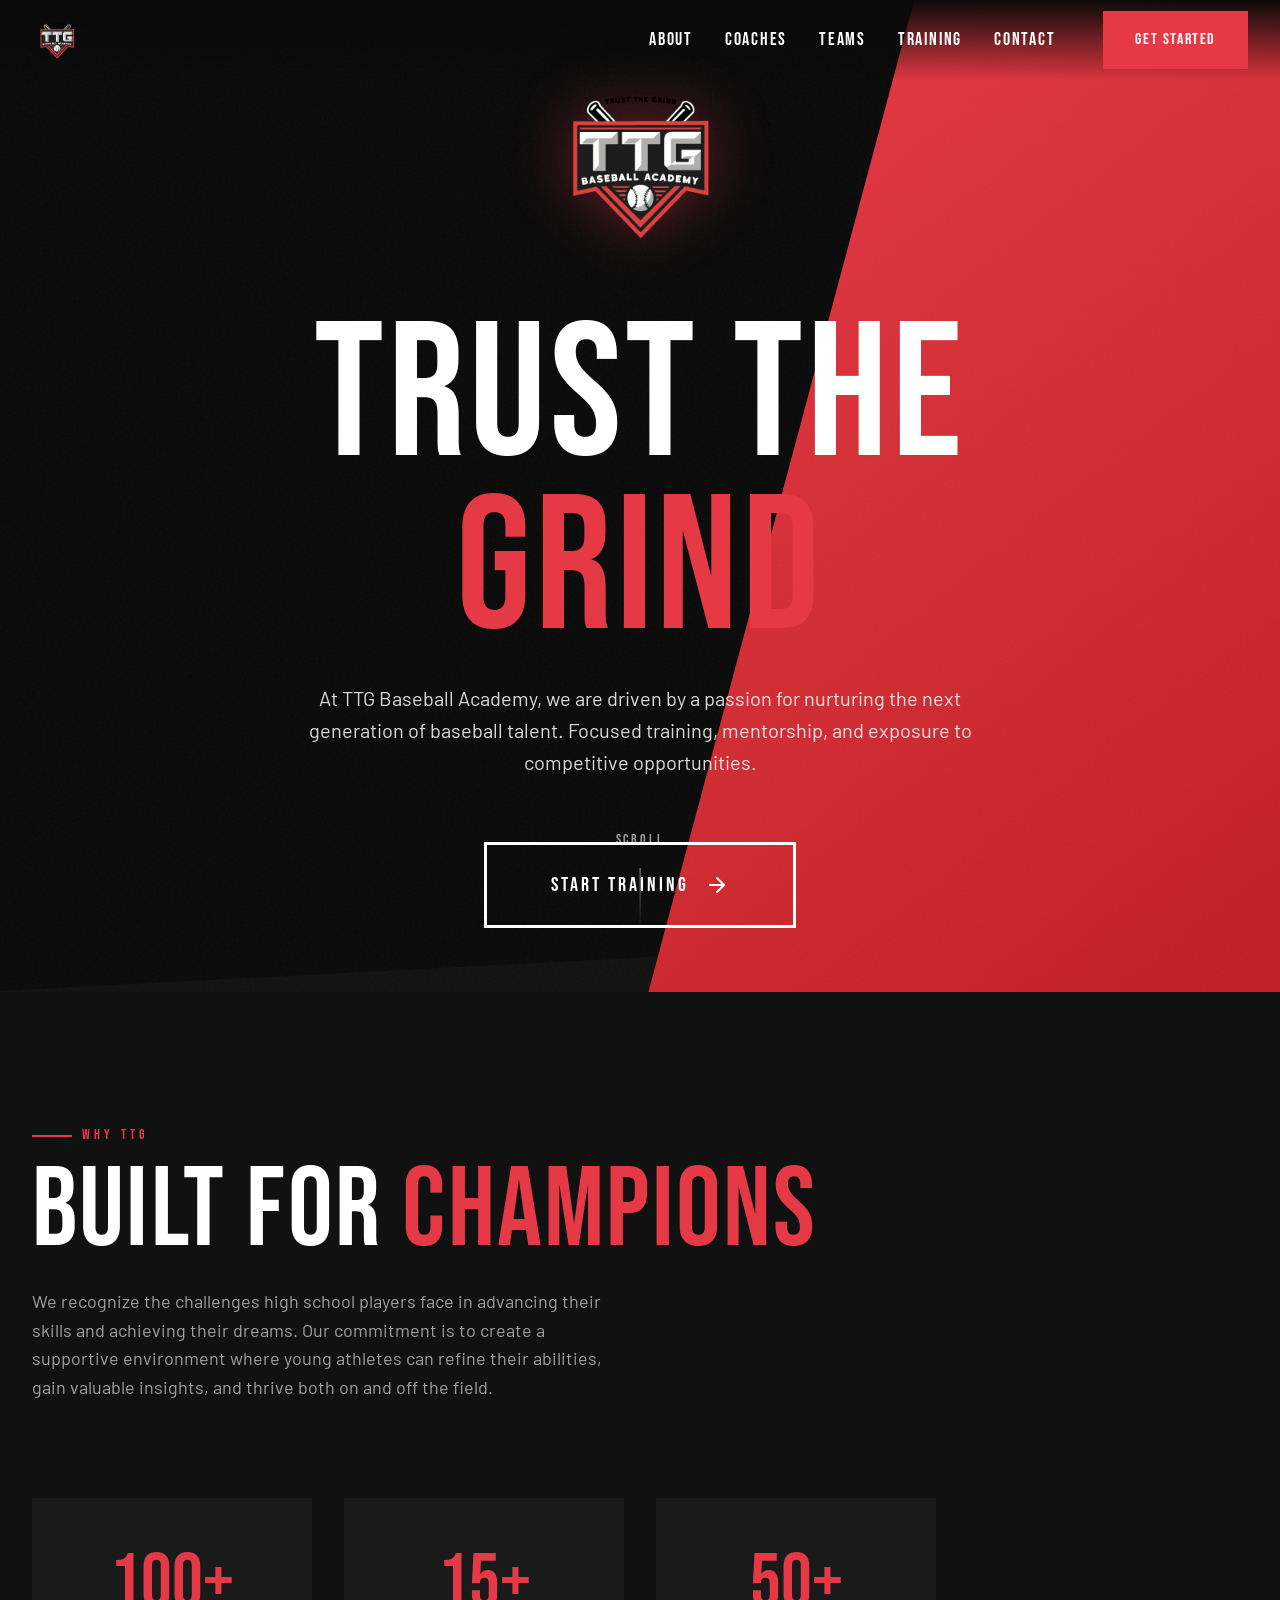
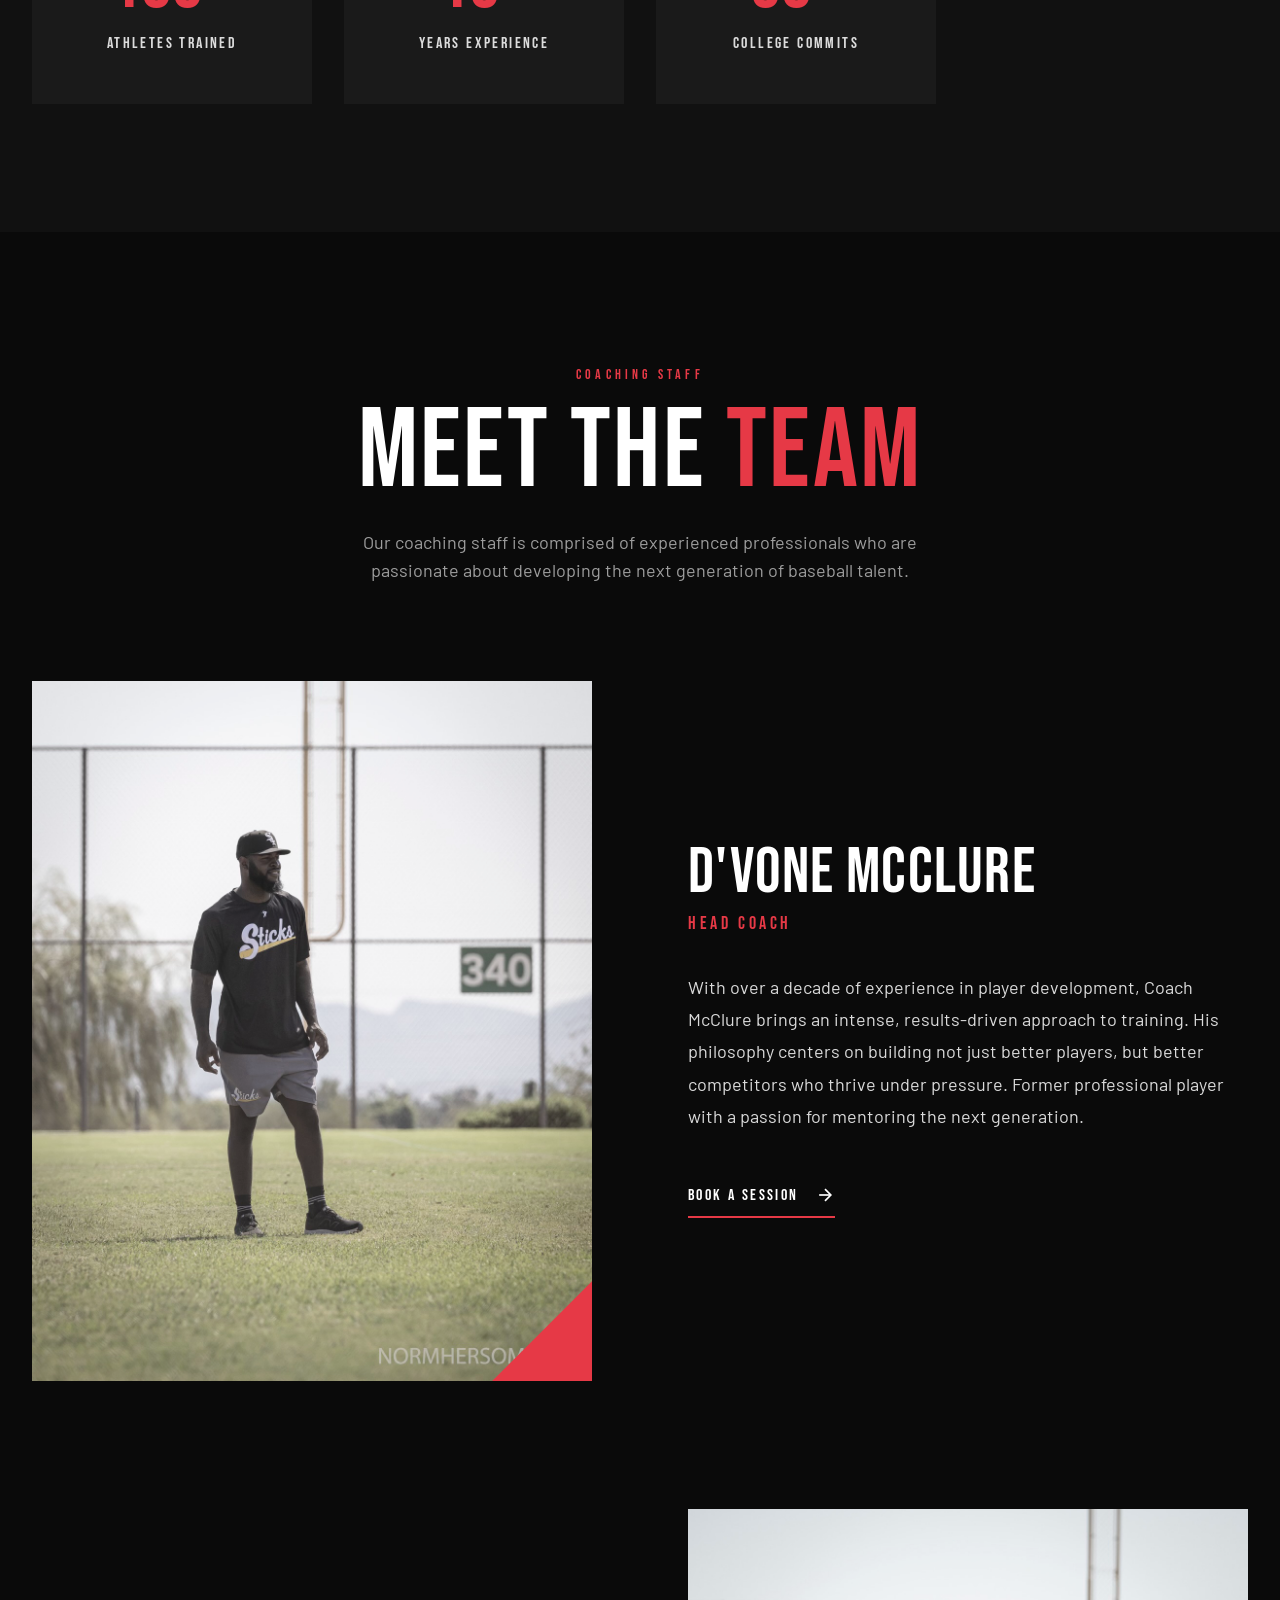
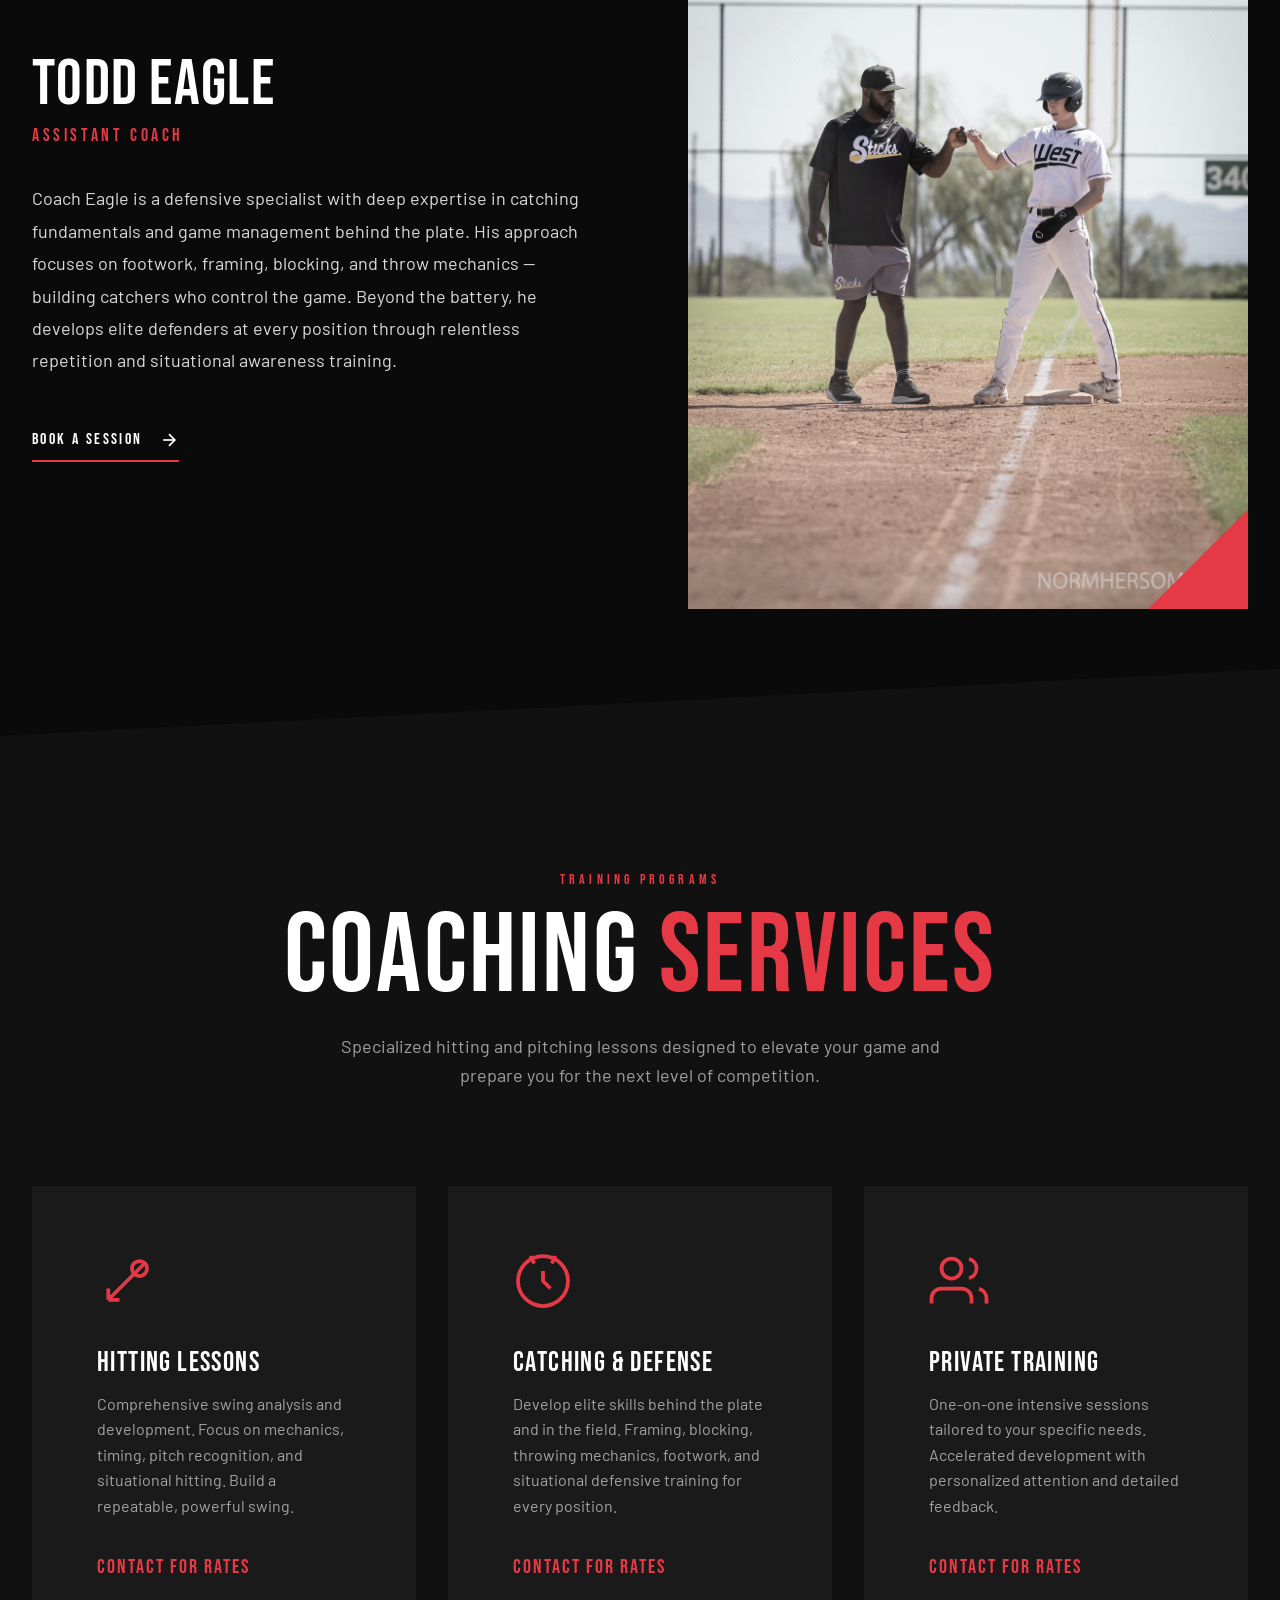
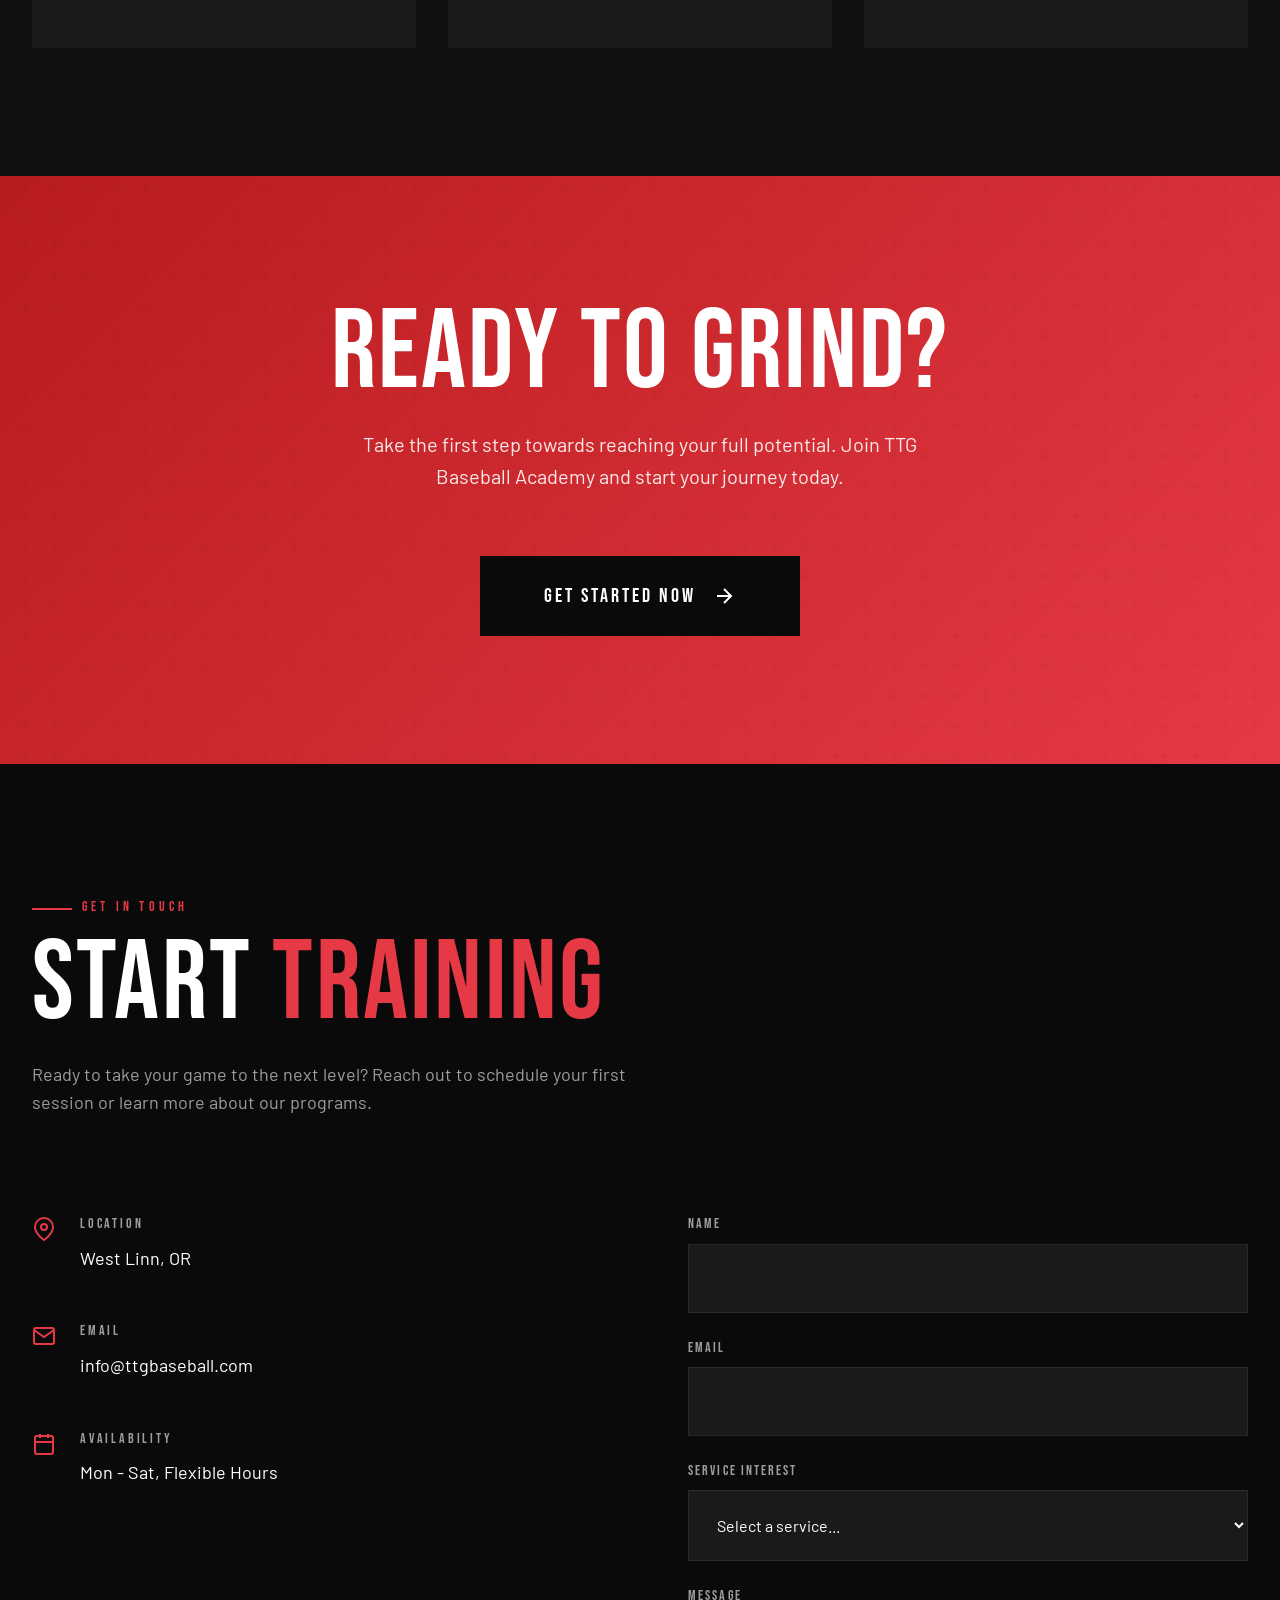
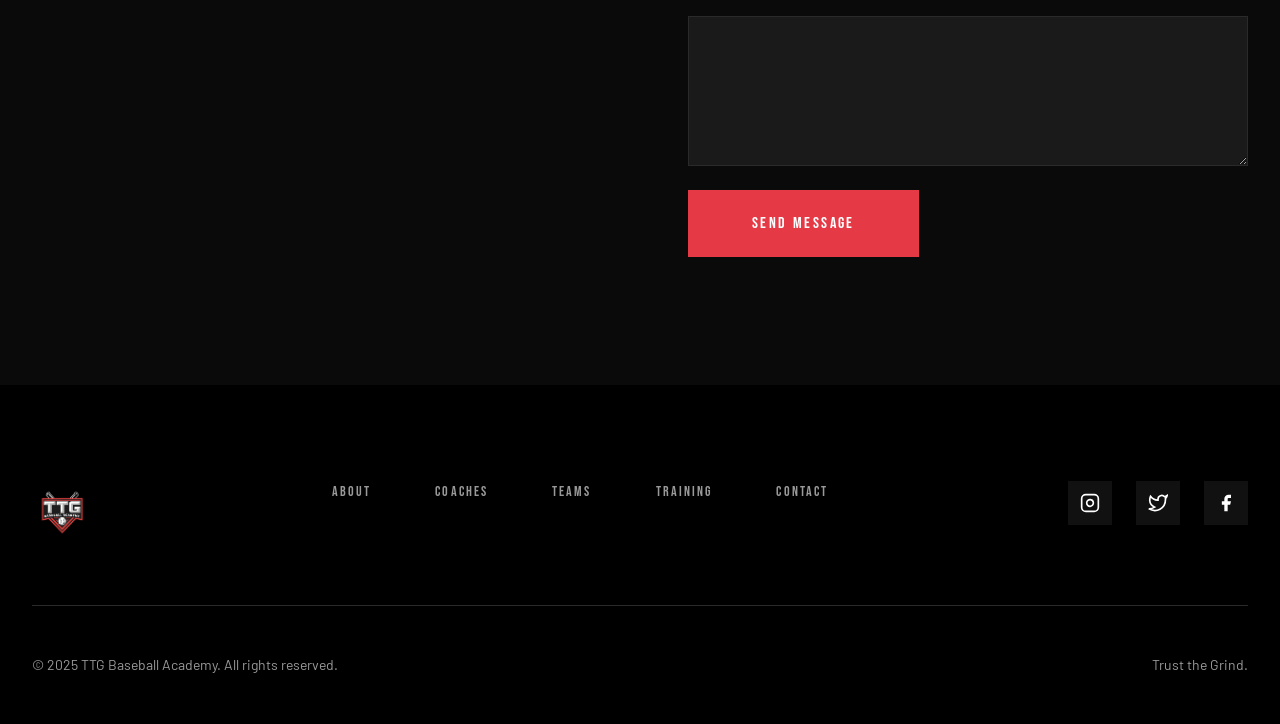
==== commit 6588e0fc: "remove card" ====
--- a/index.html
+++ b/index.html
@@ -101,10 +101,6 @@
           <div class="stat reveal reveal-delay-3">
             <div class="stat__number">50+</div>
             <div class="stat__label">College Commits</div>
-          </div>
-          <div class="stat reveal reveal-delay-4">
-            <div class="stat__number">24/7</div>
-            <div class="stat__label">Dedication</div>
           </div>
         </div>
       </div>
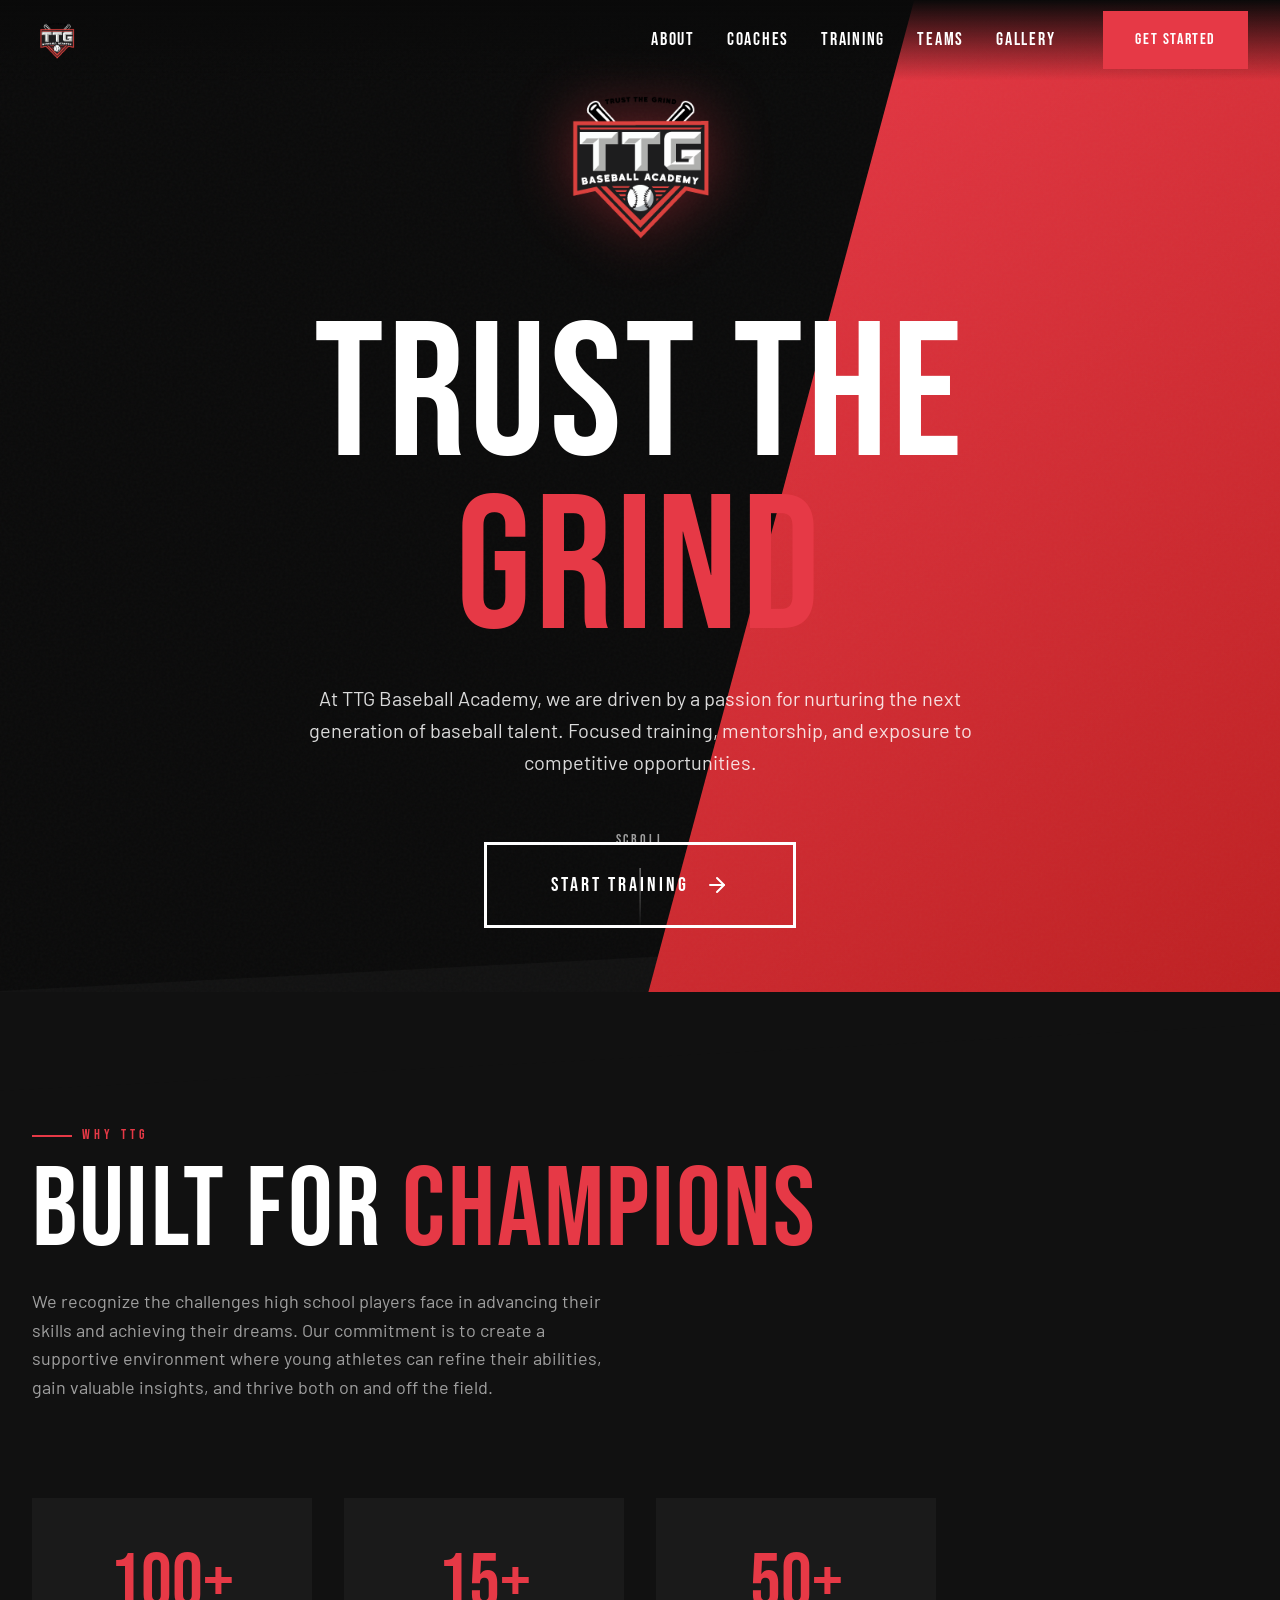
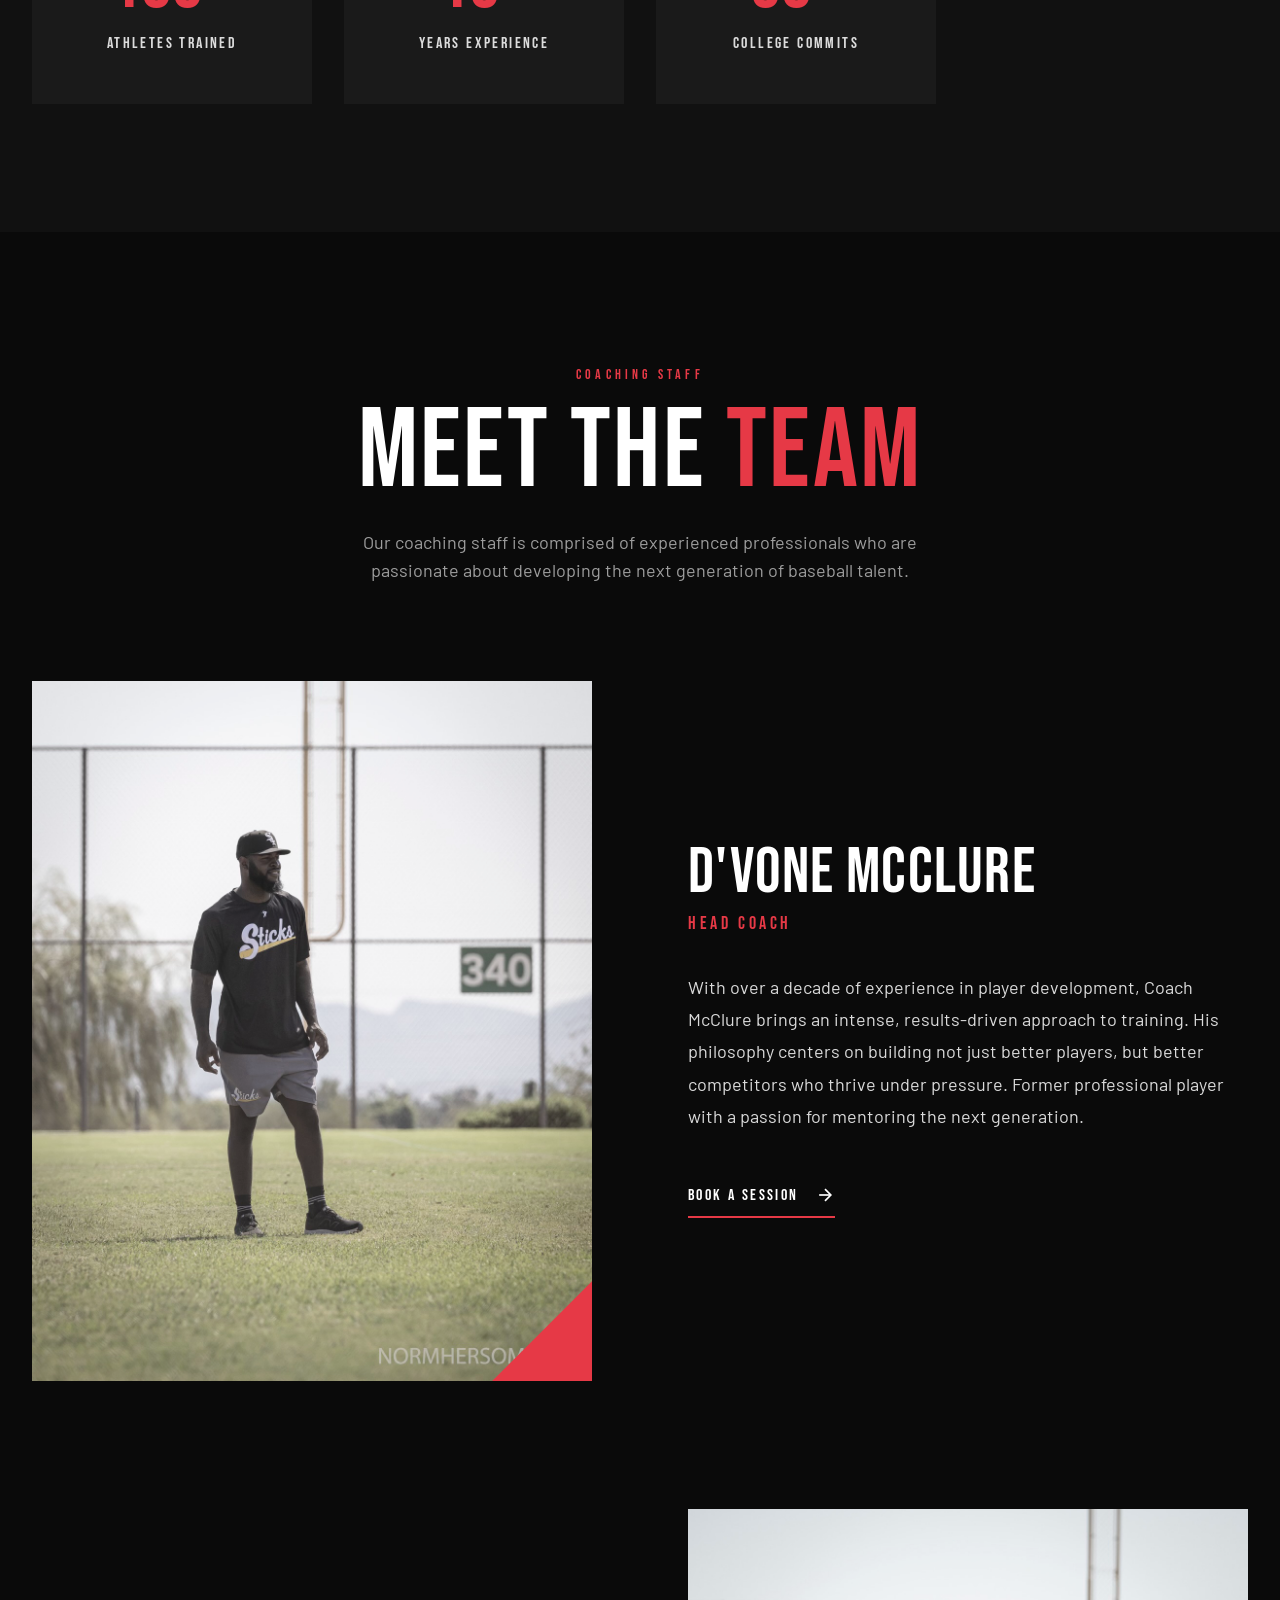
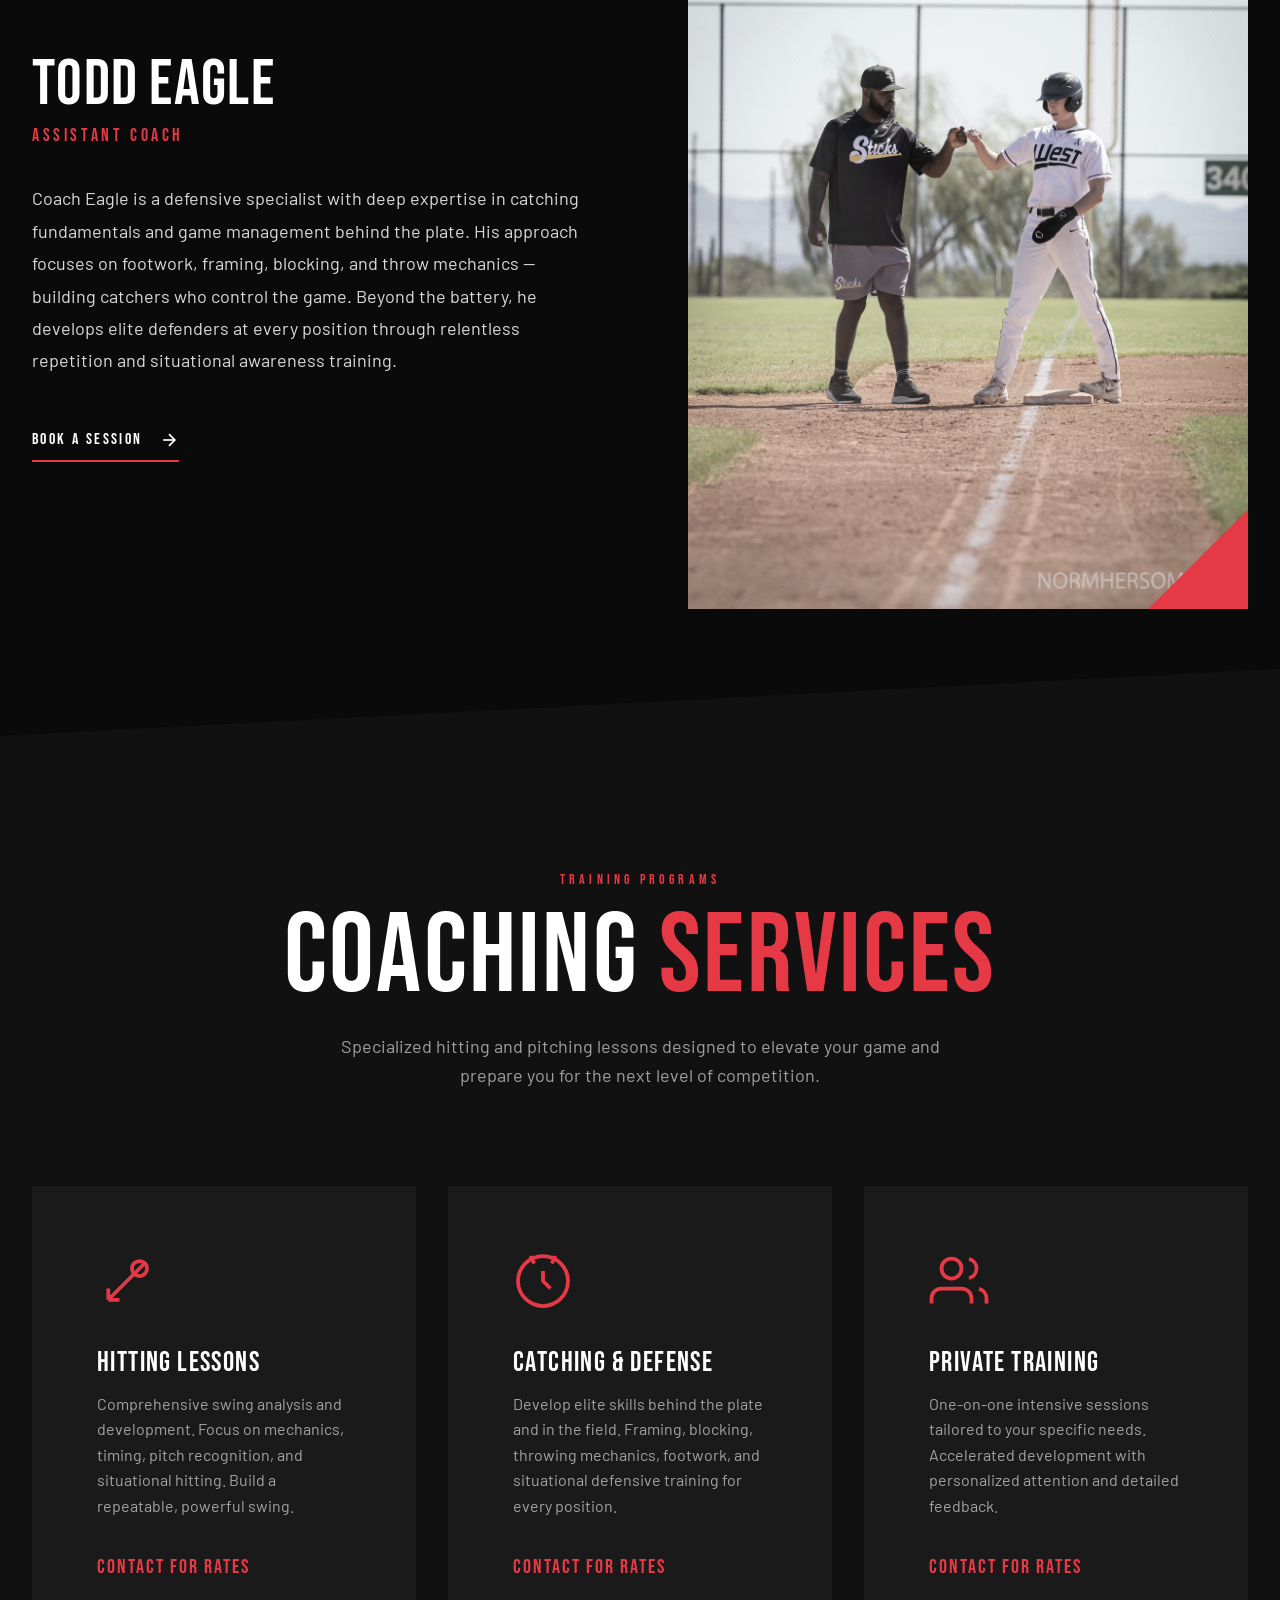
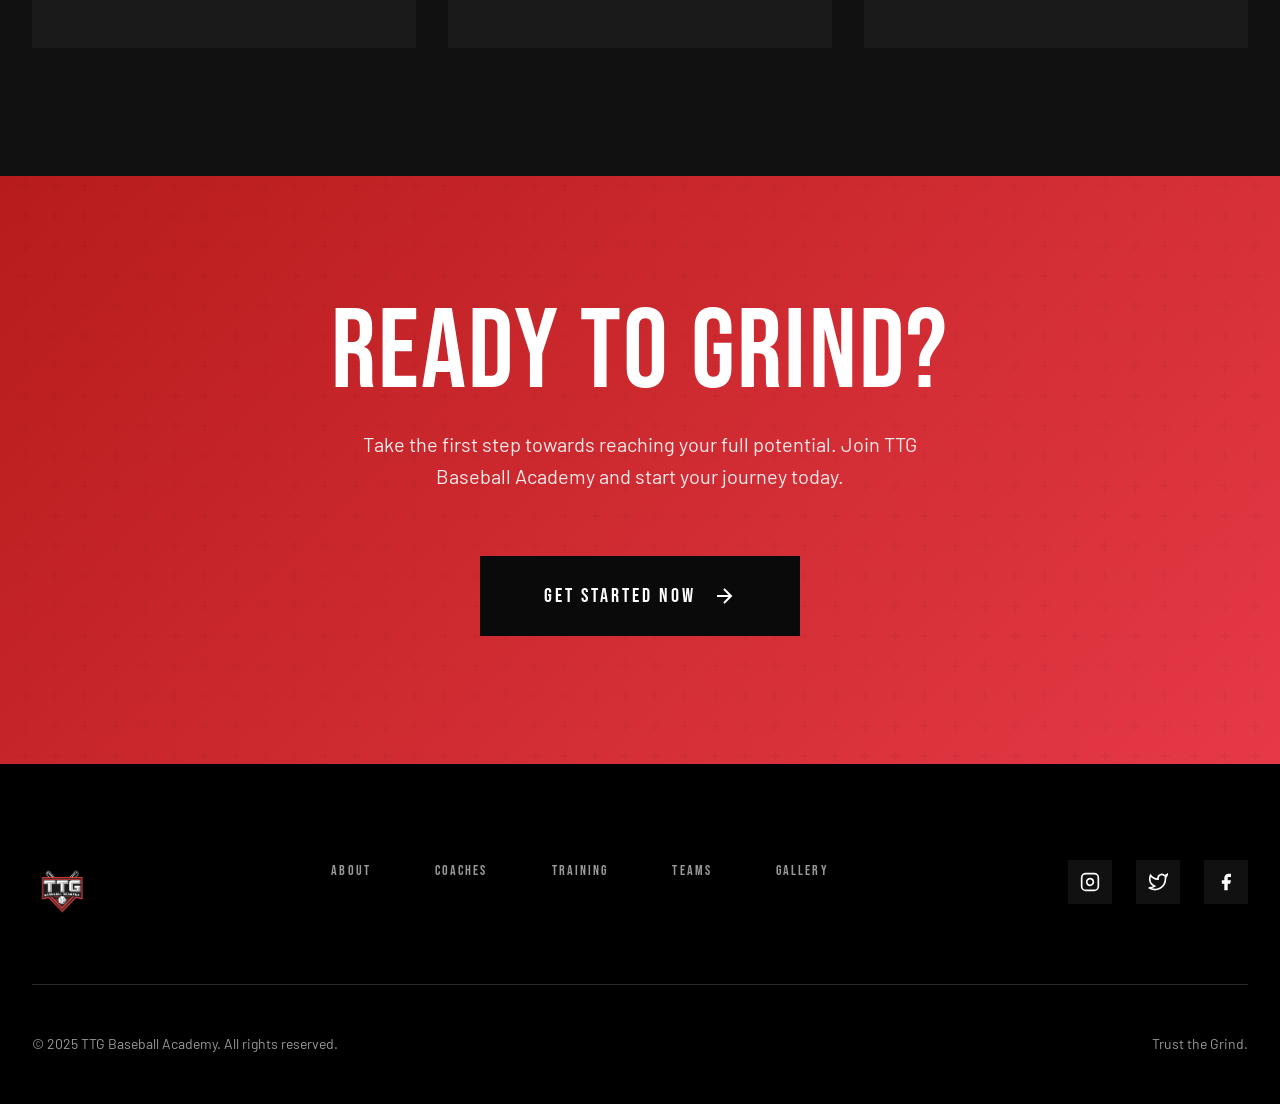
==== commit e198cc15: "Move contact form to standalone page and add gallery Extract the contact section from index.html int" ====
--- a/index.html
+++ b/index.html
@@ -33,12 +33,12 @@
         <ul class="nav__list" id="navList">
           <li><a href="#about" class="nav__link">About</a></li>
           <li><a href="#coaches" class="nav__link">Coaches</a></li>
+          <li><a href="#services" class="nav__link">Training</a></li>
           <li><a href="teams.html" class="nav__link">Teams</a></li>
-          <li><a href="#services" class="nav__link">Training</a></li>
-          <li><a href="#contact" class="nav__link">Contact</a></li>
+          <li><a href="gallery.html" class="nav__link">Gallery</a></li>
         </ul>
 
-        <a href="#contact" class="nav__cta"><span>Get Started</span></a>
+        <a href="contact.html" class="nav__cta"><span>Get Started</span></a>
       </nav>
     </div>
   </header>
@@ -58,7 +58,7 @@
           Focused training, mentorship, and exposure to competitive opportunities.
         </p>
 
-        <a href="#contact" class="hero__cta">
+        <a href="contact.html" class="hero__cta">
           <span>Start Training</span>
           <svg width="24" height="24" viewBox="0 0 24 24" fill="none" stroke="currentColor" stroke-width="2" stroke-linecap="round" stroke-linejoin="round">
             <line x1="5" y1="12" x2="19" y2="12"></line>
@@ -135,7 +135,7 @@
                 players, but better competitors who thrive under pressure. Former professional player
                 with a passion for mentoring the next generation.
               </p>
-              <a href="#contact" class="coach__link">
+              <a href="contact.html" class="coach__link">
                 Book a Session
                 <svg width="20" height="20" viewBox="0 0 24 24" fill="none" stroke="currentColor" stroke-width="2">
                   <line x1="5" y1="12" x2="19" y2="12"></line>
@@ -160,7 +160,7 @@
                 the battery, he develops elite defenders at every position through relentless
                 repetition and situational awareness training.
               </p>
-              <a href="#contact" class="coach__link">
+              <a href="contact.html" class="coach__link">
                 Book a Session
                 <svg width="20" height="20" viewBox="0 0 24 24" fill="none" stroke="currentColor" stroke-width="2">
                   <line x1="5" y1="12" x2="19" y2="12"></line>
@@ -245,7 +245,7 @@
           Take the first step towards reaching your full potential.
           Join TTG Baseball Academy and start your journey today.
         </p>
-        <a href="#contact" class="cta-section__btn">
+        <a href="contact.html" class="cta-section__btn">
           Get Started Now
           <svg width="24" height="24" viewBox="0 0 24 24" fill="none" stroke="currentColor" stroke-width="2">
             <line x1="5" y1="12" x2="19" y2="12"></line>
@@ -255,92 +255,6 @@
       </div>
     </section>
 
-    <!-- Contact Section -->
-    <section class="section section--black" id="contact">
-      <div class="section__inner">
-        <div class="section-header reveal">
-          <span class="section-header__label">Get in Touch</span>
-          <h2 class="section-header__title text-huge">
-            Start <span class="text-red">Training</span>
-          </h2>
-          <p class="section-header__text">
-            Ready to take your game to the next level? Reach out to schedule
-            your first session or learn more about our programs.
-          </p>
-        </div>
-
-        <div class="contact">
-          <div class="contact__info reveal">
-            <div class="contact__item">
-              <svg class="contact__icon" viewBox="0 0 24 24" fill="none" stroke="currentColor" stroke-width="2">
-                <path d="M21 10c0 7-9 13-9 13s-9-6-9-13a9 9 0 0 1 18 0z"/>
-                <circle cx="12" cy="10" r="3"/>
-              </svg>
-              <div>
-                <div class="contact__label">Location</div>
-                <div class="contact__value">West Linn, OR</div>
-              </div>
-            </div>
-
-            <div class="contact__item">
-              <svg class="contact__icon" viewBox="0 0 24 24" fill="none" stroke="currentColor" stroke-width="2">
-                <path d="M4 4h16c1.1 0 2 .9 2 2v12c0 1.1-.9 2-2 2H4c-1.1 0-2-.9-2-2V6c0-1.1.9-2 2-2z"/>
-                <polyline points="22,6 12,13 2,6"/>
-              </svg>
-              <div>
-                <div class="contact__label">Email</div>
-                <div class="contact__value">
-                  <a href="mailto:info@ttgbaseball.com">info@ttgbaseball.com</a>
-                </div>
-              </div>
-            </div>
-
-            <div class="contact__item">
-              <svg class="contact__icon" viewBox="0 0 24 24" fill="none" stroke="currentColor" stroke-width="2">
-                <rect x="3" y="4" width="18" height="18" rx="2" ry="2"/>
-                <line x1="16" y1="2" x2="16" y2="6"/>
-                <line x1="8" y1="2" x2="8" y2="6"/>
-                <line x1="3" y1="10" x2="21" y2="10"/>
-              </svg>
-              <div>
-                <div class="contact__label">Availability</div>
-                <div class="contact__value">Mon - Sat, Flexible Hours</div>
-              </div>
-            </div>
-          </div>
-
-          <form class="contact__form reveal" id="contactForm">
-            <div class="form-group">
-              <label for="name" class="form-label">Name</label>
-              <input type="text" id="name" name="name" class="form-input" required>
-            </div>
-
-            <div class="form-group">
-              <label for="email" class="form-label">Email</label>
-              <input type="email" id="email" name="email" class="form-input" required>
-            </div>
-
-            <div class="form-group">
-              <label for="service" class="form-label">Service Interest</label>
-              <select id="service" name="service" class="form-input">
-                <option value="">Select a service...</option>
-                <option value="hitting">Hitting Lessons</option>
-                <option value="defense">Catching & Defense</option>
-                <option value="private">Private Training</option>
-                <option value="other">Other</option>
-              </select>
-            </div>
-
-            <div class="form-group">
-              <label for="message" class="form-label">Message</label>
-              <textarea id="message" name="message" class="form-textarea" required></textarea>
-            </div>
-
-            <button type="submit" class="form-submit">Send Message</button>
-          </form>
-        </div>
-      </div>
-    </section>
   </main>
 
   <!-- Footer -->
@@ -352,9 +266,10 @@
         <nav class="footer__nav">
           <a href="#about" class="footer__link">About</a>
           <a href="#coaches" class="footer__link">Coaches</a>
+          <a href="#services" class="footer__link">Training</a>
           <a href="teams.html" class="footer__link">Teams</a>
-          <a href="#services" class="footer__link">Training</a>
-          <a href="#contact" class="footer__link">Contact</a>
+          <a href="gallery.html" class="footer__link">Gallery</a>
+
         </nav>
 
         <div class="footer__social">
--- a/css/styles.css
+++ b/css/styles.css
@@ -1410,3 +1410,425 @@
     font-size: 1rem;
   }
 }
+
+/* =============================================
+   GALLERY - Contact Sheet
+   ============================================= */
+
+/* --- Event Header --- */
+.gallery-event {
+  margin-bottom: var(--space-xl);
+}
+
+.gallery-event__header {
+  display: flex;
+  justify-content: space-between;
+  align-items: flex-end;
+  margin-bottom: var(--space-lg);
+}
+
+.gallery-event__title {
+  font-family: var(--font-display);
+  font-size: clamp(2.5rem, 5vw, 4rem);
+  text-transform: uppercase;
+  letter-spacing: 0.02em;
+  line-height: 0.9;
+}
+
+.gallery-event__meta {
+  font-size: 1rem;
+  color: var(--white-dim);
+  margin-top: var(--space-xs);
+}
+
+.gallery-event__count {
+  text-align: right;
+  flex-shrink: 0;
+}
+
+.gallery-event__count-number {
+  display: block;
+  font-family: var(--font-display);
+  font-size: 3rem;
+  color: var(--red);
+  line-height: 1;
+}
+
+.gallery-event__count-label {
+  font-family: var(--font-display);
+  font-size: 0.875rem;
+  letter-spacing: 0.2em;
+  text-transform: uppercase;
+  color: var(--white-dim);
+}
+
+/* --- Film Strip --- */
+.gallery-filmstrip {
+  position: relative;
+  height: 18px;
+  background: var(--dark-elevated);
+  border-top: 2px solid var(--red);
+  border-bottom: 2px solid var(--red);
+  overflow: hidden;
+}
+
+.gallery-filmstrip--bottom {
+  border-top: 2px solid var(--red);
+  border-bottom: 2px solid var(--red);
+}
+
+.gallery-filmstrip__holes {
+  display: flex;
+  align-items: center;
+  height: 100%;
+  padding: 0 10px;
+  gap: 16px;
+}
+
+.gallery-filmstrip__holes::before {
+  content: '';
+  display: block;
+  width: 100%;
+  height: 6px;
+  background: repeating-linear-gradient(
+    90deg,
+    var(--gray) 0px,
+    var(--gray) 10px,
+    transparent 10px,
+    transparent 22px
+  );
+  opacity: 0.6;
+}
+
+/* --- Contact Sheet Grid --- */
+.gallery-grid {
+  display: grid;
+  grid-template-columns: repeat(6, 1fr);
+  gap: 3px;
+  background: var(--gray);
+  border-left: 3px solid var(--gray);
+  border-right: 3px solid var(--gray);
+}
+
+/* --- Gallery Cell --- */
+.gallery-cell {
+  position: relative;
+  aspect-ratio: 2/3;
+  overflow: hidden;
+  cursor: pointer;
+  background: var(--dark-elevated);
+  opacity: 0;
+  transform: scale(0.92);
+  transition: opacity 0.6s cubic-bezier(0.4, 0, 0.2, 1),
+              transform 0.6s cubic-bezier(0.4, 0, 0.2, 1);
+}
+
+.gallery-cell--visible {
+  opacity: 1;
+  transform: scale(1);
+}
+
+.gallery-cell img {
+  width: 100%;
+  height: 100%;
+  object-fit: cover;
+  filter: grayscale(50%) brightness(0.85);
+  transition: filter 0.4s ease, transform 0.5s cubic-bezier(0.4, 0, 0.2, 1);
+}
+
+.gallery-cell:hover img {
+  filter: grayscale(0%) brightness(1);
+  transform: scale(1.08);
+}
+
+/* Red top bar on hover */
+.gallery-cell::before {
+  content: '';
+  position: absolute;
+  top: 0;
+  left: 0;
+  right: 0;
+  height: 3px;
+  background: var(--red);
+  transform: scaleX(0);
+  transform-origin: left;
+  transition: transform 0.4s cubic-bezier(0.4, 0, 0.2, 1);
+  z-index: 3;
+}
+
+.gallery-cell:hover::before {
+  transform: scaleX(1);
+}
+
+/* Corner accent on hover */
+.gallery-cell::after {
+  content: '';
+  position: absolute;
+  bottom: 0;
+  right: 0;
+  width: 0;
+  height: 0;
+  background: var(--red);
+  clip-path: polygon(100% 0, 100% 100%, 0 100%);
+  transition: width 0.3s ease, height 0.3s ease;
+  z-index: 3;
+}
+
+.gallery-cell:hover::after {
+  width: 28px;
+  height: 28px;
+}
+
+/* Index number */
+.gallery-cell__index {
+  position: absolute;
+  bottom: 6px;
+  left: 6px;
+  font-family: var(--font-display);
+  font-size: 0.75rem;
+  letter-spacing: 0.1em;
+  color: rgba(255, 255, 255, 0);
+  text-shadow: 0 1px 3px rgba(0, 0, 0, 0.8);
+  z-index: 2;
+  transition: color 0.3s ease;
+}
+
+.gallery-cell:hover .gallery-cell__index {
+  color: rgba(255, 255, 255, 0.7);
+}
+
+/* --- Gallery Grid Responsive --- */
+@media (max-width: 1200px) {
+  .gallery-grid {
+    grid-template-columns: repeat(5, 1fr);
+  }
+}
+
+@media (max-width: 1024px) {
+  .gallery-grid {
+    grid-template-columns: repeat(4, 1fr);
+  }
+}
+
+@media (max-width: 768px) {
+  .gallery-grid {
+    grid-template-columns: repeat(3, 1fr);
+  }
+
+  .gallery-event__header {
+    flex-direction: column;
+    align-items: flex-start;
+    gap: var(--space-sm);
+  }
+
+  .gallery-event__count {
+    text-align: left;
+    display: flex;
+    align-items: baseline;
+    gap: var(--space-xs);
+  }
+
+  .gallery-event__count-number {
+    font-size: 2rem;
+  }
+}
+
+@media (max-width: 480px) {
+  .gallery-grid {
+    grid-template-columns: repeat(2, 1fr);
+    gap: 2px;
+  }
+}
+
+/* =============================================
+   LIGHTBOX
+   ============================================= */
+.lightbox {
+  position: fixed;
+  inset: 0;
+  z-index: 9999;
+  display: flex;
+  align-items: center;
+  justify-content: center;
+  opacity: 0;
+  visibility: hidden;
+  pointer-events: none;
+}
+
+.lightbox--active {
+  opacity: 1;
+  visibility: visible;
+  pointer-events: auto;
+}
+
+.lightbox--closing {
+  transition: opacity 0.35s ease;
+  opacity: 0;
+}
+
+/* Backdrop */
+.lightbox__backdrop {
+  position: absolute;
+  inset: 0;
+  background: rgba(5, 5, 5, 0);
+  transition: background 0.5s ease;
+  z-index: 1;
+}
+
+.lightbox__backdrop--active {
+  background: rgba(5, 5, 5, 0.94);
+}
+
+/* Red flash effect */
+.lightbox__flash {
+  position: absolute;
+  inset: 0;
+  background: var(--red);
+  opacity: 0;
+  z-index: 5;
+  pointer-events: none;
+}
+
+.lightbox__flash--active {
+  animation: redFlash 0.5s ease-out forwards;
+}
+
+@keyframes redFlash {
+  0% { opacity: 0; }
+  15% { opacity: 0.4; }
+  100% { opacity: 0; }
+}
+
+/* Image */
+.lightbox__content {
+  position: relative;
+  z-index: 10;
+  width: 85vw;
+  height: 85vh;
+  display: flex;
+  align-items: center;
+  justify-content: center;
+}
+
+.lightbox__image {
+  max-width: 100%;
+  max-height: 100%;
+  object-fit: contain;
+  opacity: 1;
+  transform: translateX(0);
+  transition: none;
+}
+
+.lightbox__image--transitioning {
+  transition: transform 0.3s cubic-bezier(0.16, 1, 0.3, 1),
+              opacity 0.2s ease;
+}
+
+/* UI overlay */
+.lightbox__ui {
+  position: absolute;
+  top: 0;
+  left: 0;
+  right: 0;
+  display: flex;
+  justify-content: space-between;
+  align-items: flex-start;
+  padding: var(--space-lg) var(--space-xl);
+  z-index: 20;
+}
+
+.lightbox__counter {
+  font-family: var(--font-display);
+  font-size: 1.5rem;
+  letter-spacing: 0.15em;
+  color: var(--white);
+  display: flex;
+  align-items: baseline;
+  gap: 4px;
+}
+
+.lightbox__current {
+  color: var(--red);
+  font-size: 2rem;
+}
+
+.lightbox__separator {
+  color: var(--white-dim);
+  font-size: 1.25rem;
+}
+
+.lightbox__total {
+  color: var(--white-dim);
+}
+
+.lightbox__close {
+  background: none;
+  border: none;
+  color: var(--white);
+  cursor: pointer;
+  padding: var(--space-xs);
+  transition: color var(--transition-fast), transform var(--transition-fast);
+}
+
+.lightbox__close:hover {
+  color: var(--red);
+  transform: scale(1.15);
+}
+
+/* Navigation arrows */
+.lightbox__nav {
+  position: absolute;
+  top: 50%;
+  transform: translateY(-50%);
+  z-index: 20;
+  background: none;
+  border: none;
+  color: var(--white);
+  cursor: pointer;
+  padding: var(--space-lg);
+  transition: color var(--transition-fast), transform var(--transition-fast);
+}
+
+.lightbox__nav:hover {
+  color: var(--red);
+}
+
+.lightbox__nav--prev {
+  left: 0;
+}
+
+.lightbox__nav--prev:hover {
+  transform: translateY(-50%) translateX(-4px);
+}
+
+.lightbox__nav--next {
+  right: 0;
+}
+
+.lightbox__nav--next:hover {
+  transform: translateY(-50%) translateX(4px);
+}
+
+/* Lightbox responsive */
+@media (max-width: 768px) {
+  .lightbox__content {
+    width: 95vw;
+    height: 80vh;
+  }
+
+  .lightbox__ui {
+    padding: var(--space-md);
+  }
+
+  .lightbox__nav {
+    padding: var(--space-sm);
+  }
+
+  .lightbox__counter {
+    font-size: 1.25rem;
+  }
+
+  .lightbox__current {
+    font-size: 1.5rem;
+  }
+}
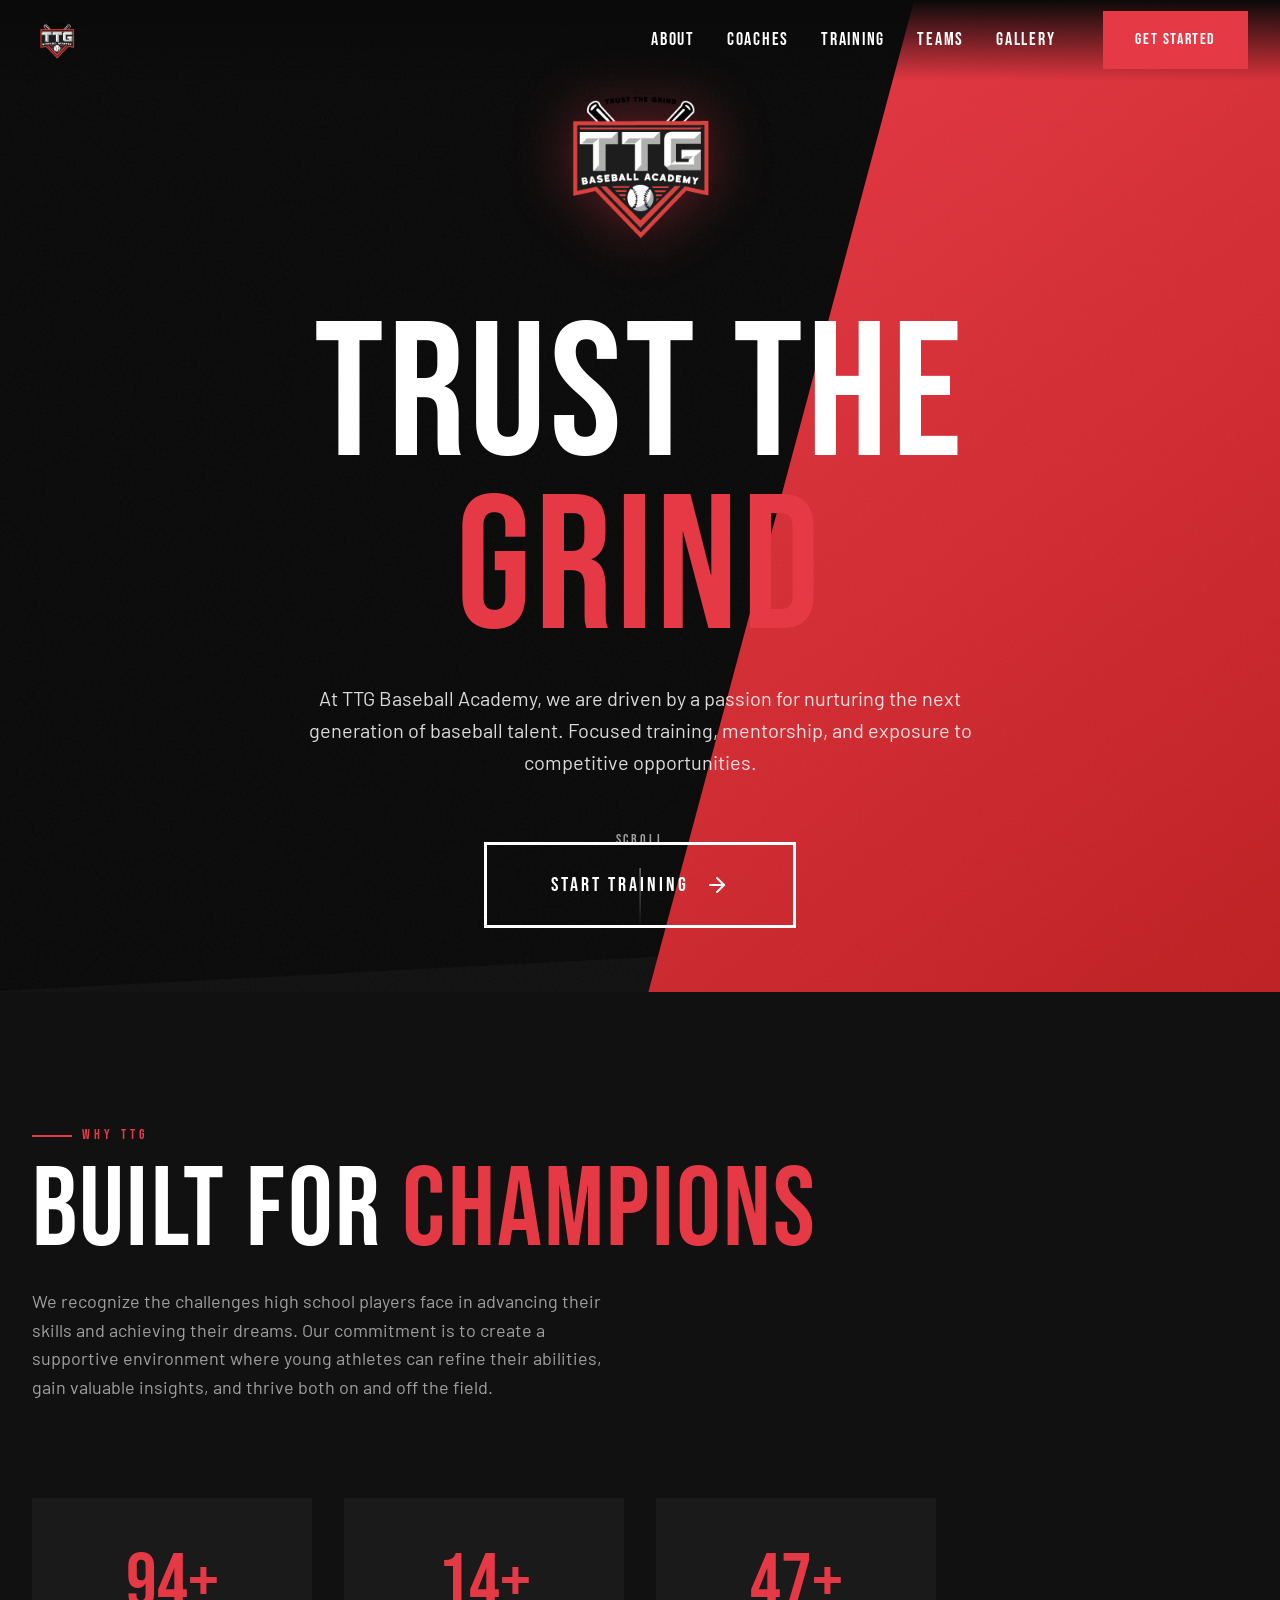
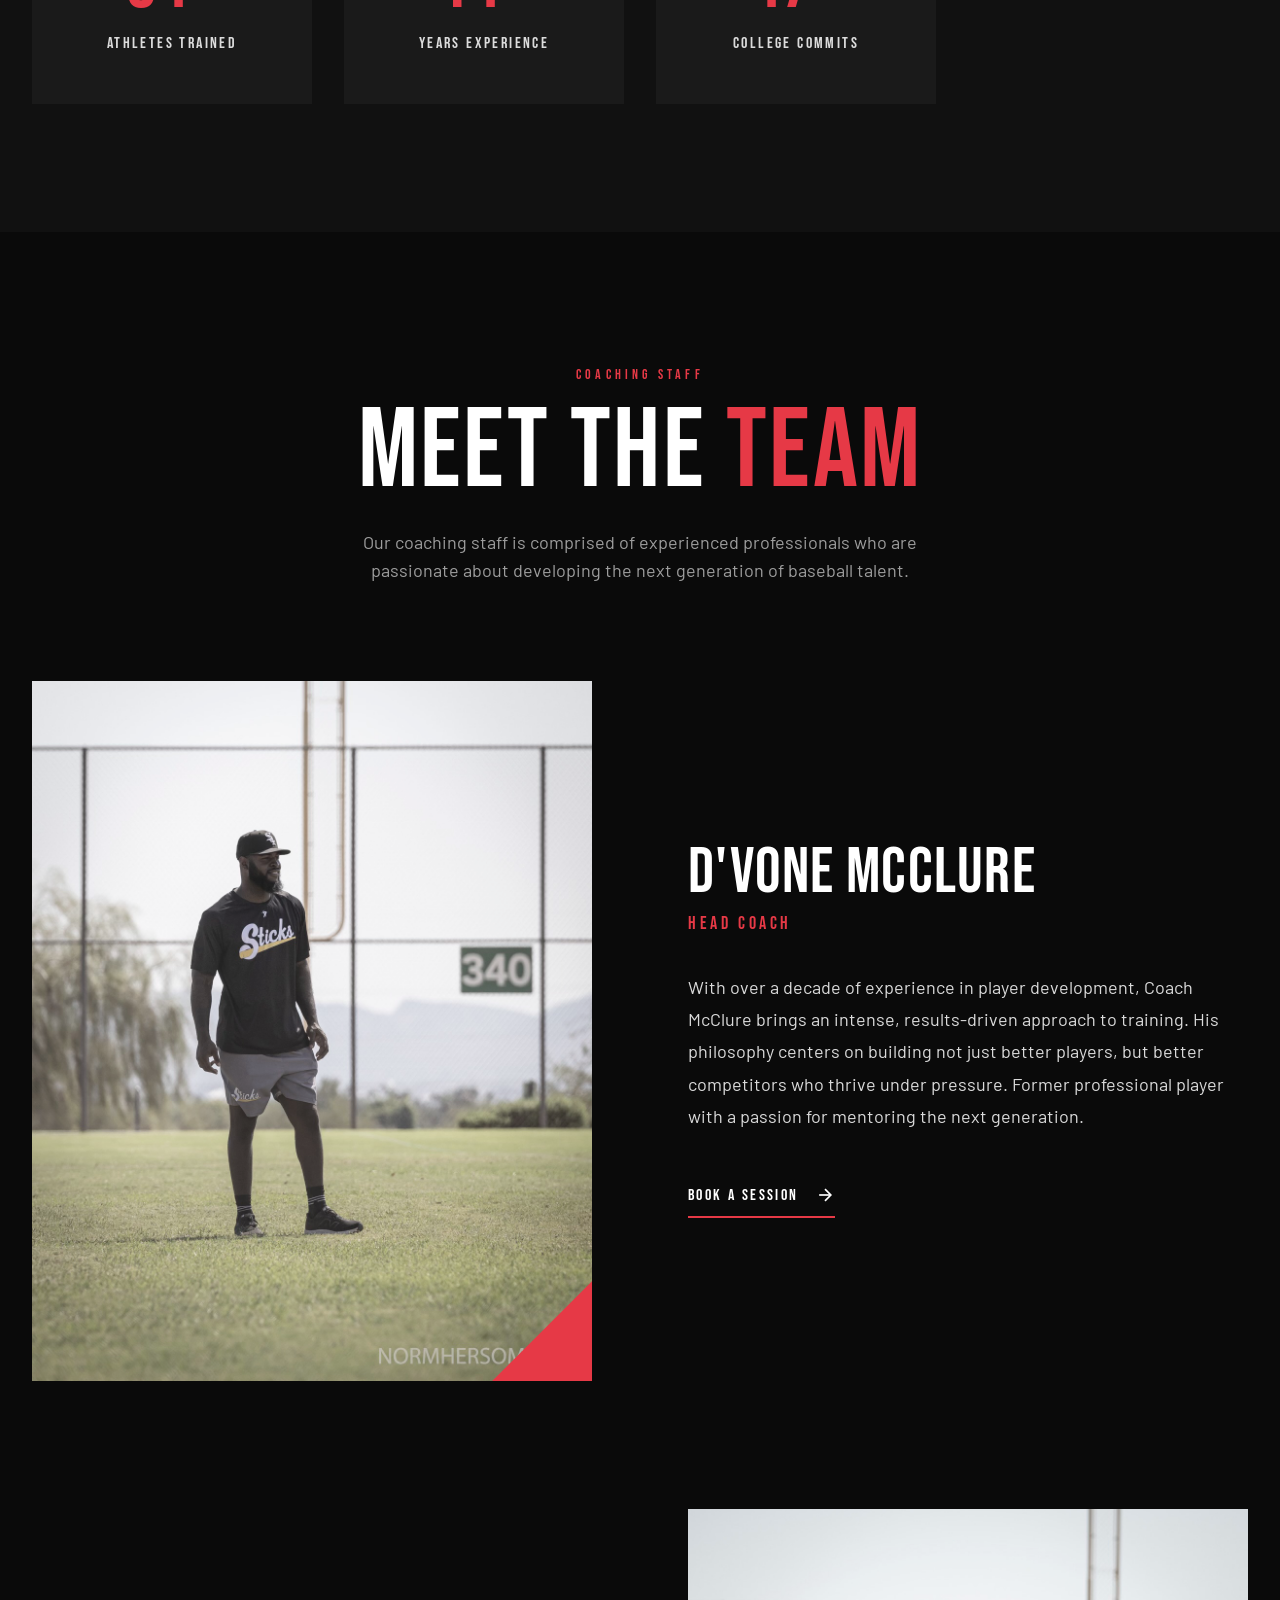
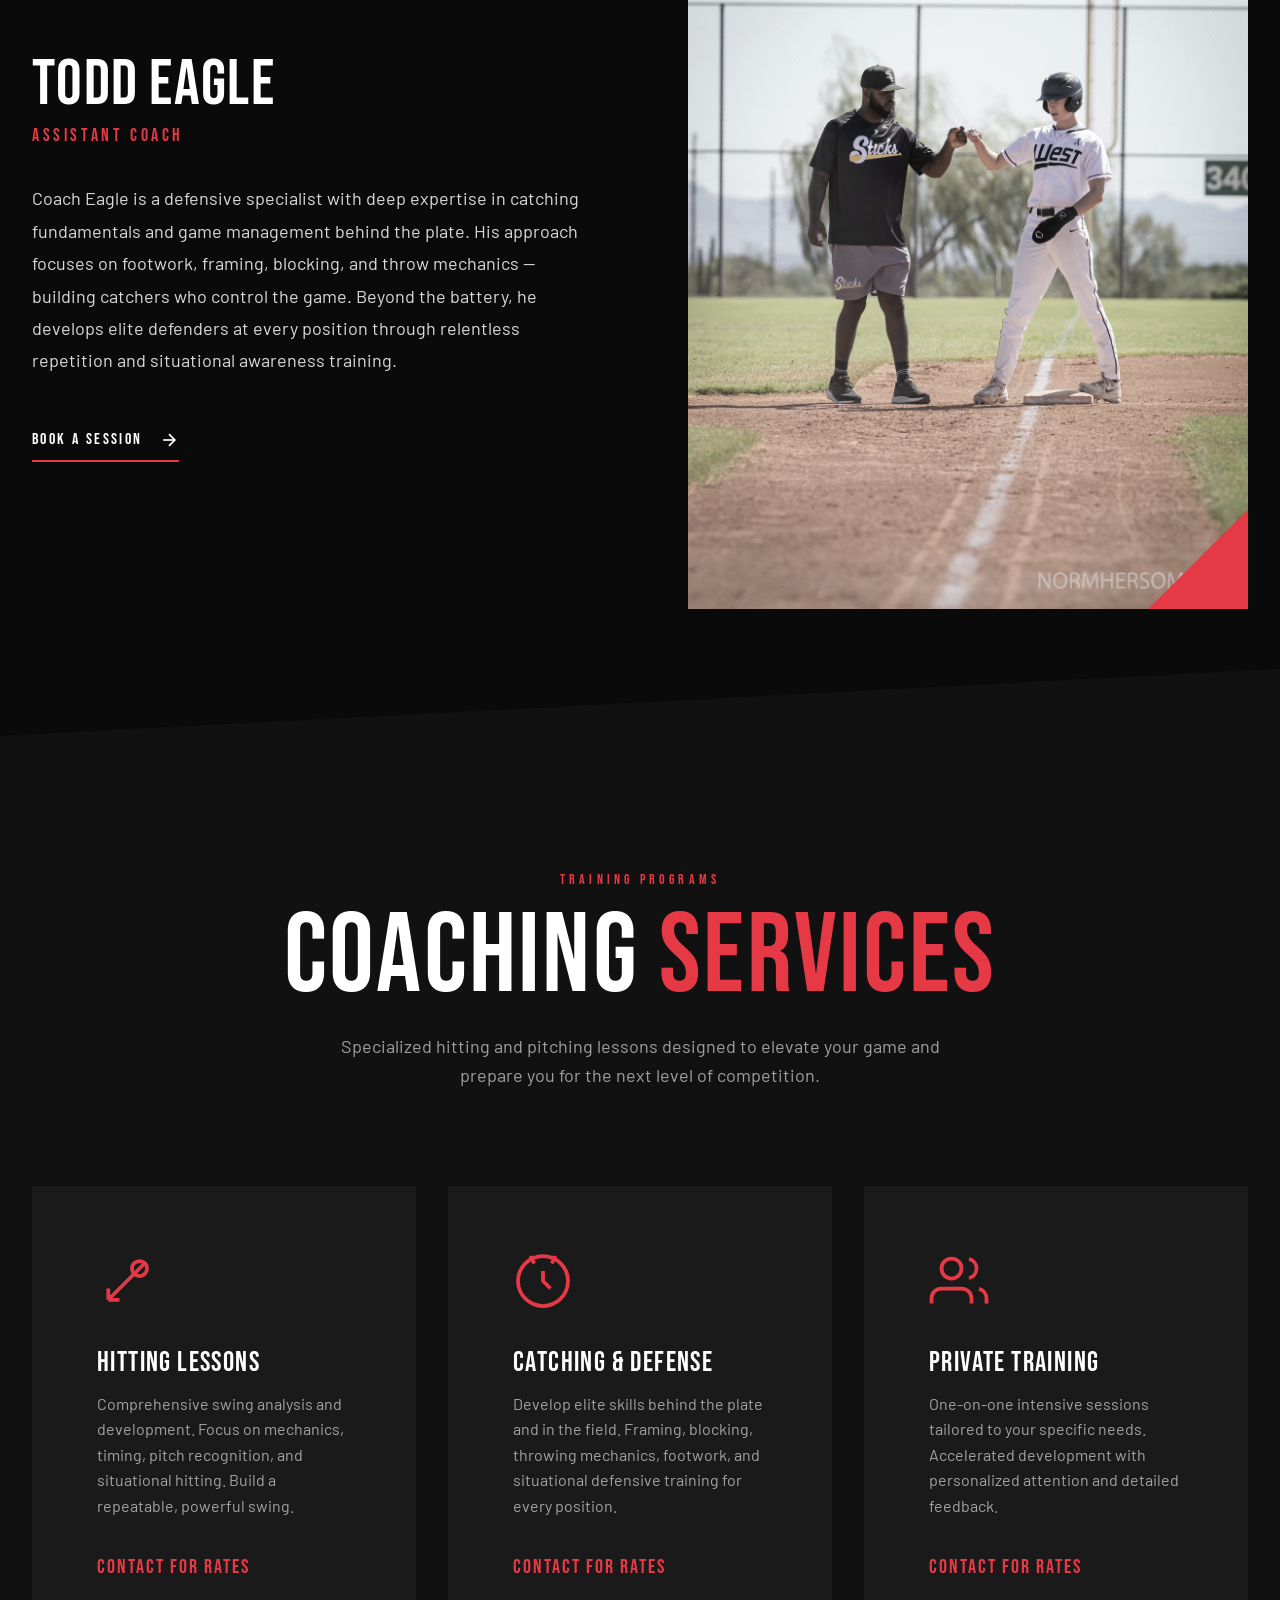
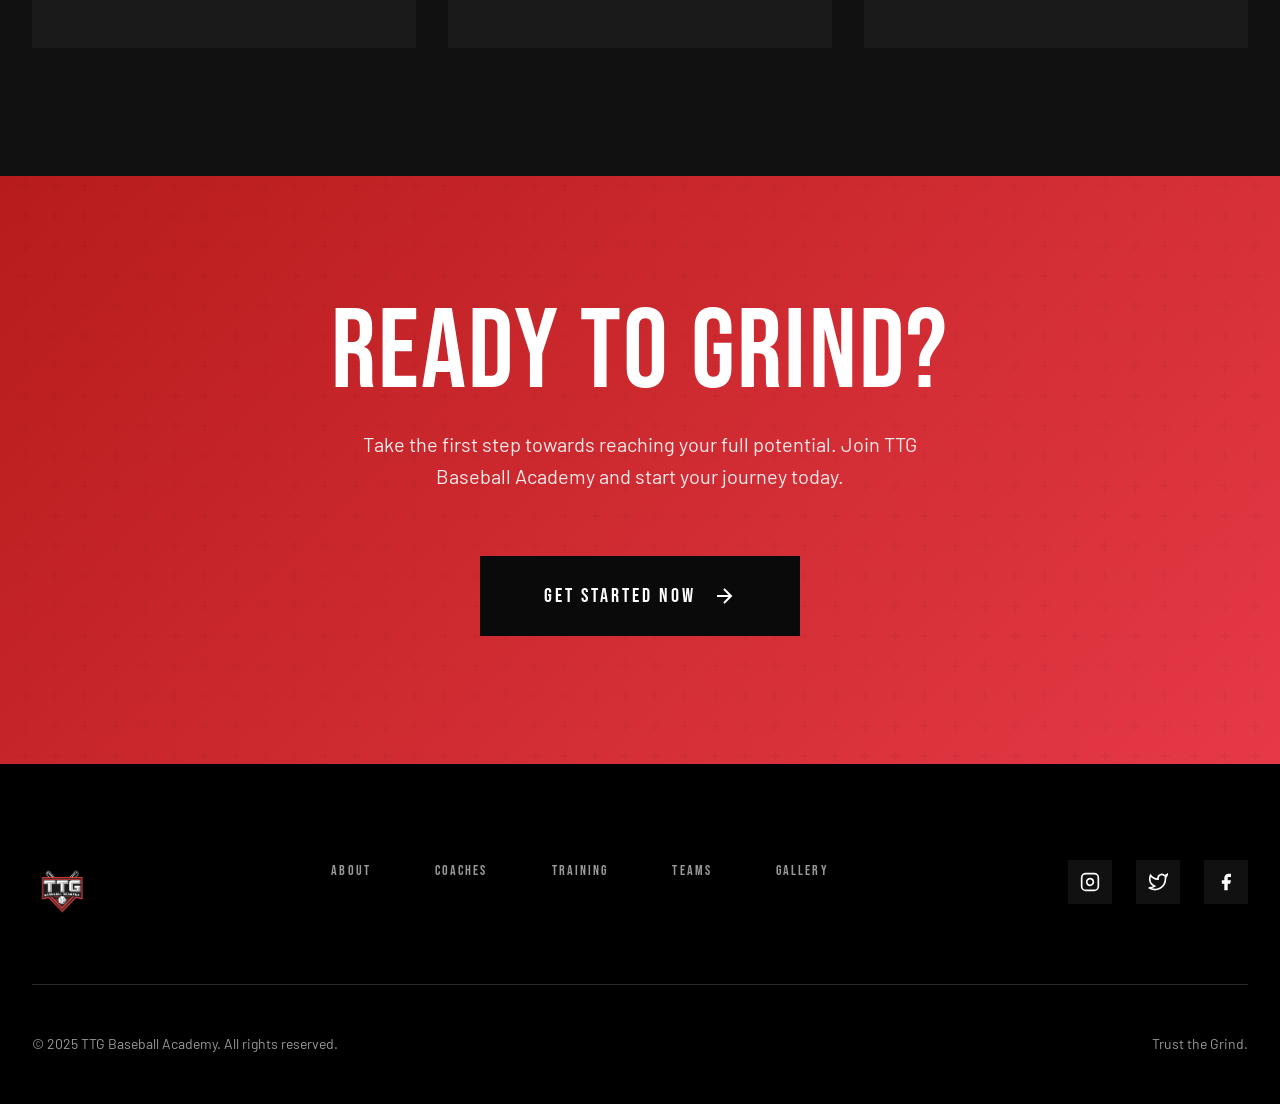
==== commit c28f69eb: "Update social media links with real URLs Co-Authored-By: Claude Opus 4.5 <noreply@anthropic.com>" ====
--- a/index.html
+++ b/index.html
@@ -273,19 +273,19 @@
         </nav>
 
         <div class="footer__social">
-          <a href="#" class="footer__social-link" aria-label="Instagram">
+          <a href="https://www.instagram.com/ttg_baseball_academy/" class="footer__social-link" aria-label="Instagram">
             <svg viewBox="0 0 24 24" fill="none" stroke="currentColor" stroke-width="2">
               <rect x="2" y="2" width="20" height="20" rx="5" ry="5"/>
               <path d="M16 11.37A4 4 0 1 1 12.63 8 4 4 0 0 1 16 11.37z"/>
               <line x1="17.5" y1="6.5" x2="17.51" y2="6.5"/>
             </svg>
           </a>
-          <a href="#" class="footer__social-link" aria-label="Twitter">
+          <a href="https://x.com/WestCoastScout2" class="footer__social-link" aria-label="Twitter">
             <svg viewBox="0 0 24 24" fill="none" stroke="currentColor" stroke-width="2">
               <path d="M23 3a10.9 10.9 0 0 1-3.14 1.53 4.48 4.48 0 0 0-7.86 3v1A10.66 10.66 0 0 1 3 4s-4 9 5 13a11.64 11.64 0 0 1-7 2c9 5 20 0 20-11.5a4.5 4.5 0 0 0-.08-.83A7.72 7.72 0 0 0 23 3z"/>
             </svg>
           </a>
-          <a href="#" class="footer__social-link" aria-label="Facebook">
+          <a href="https://www.facebook.com/dvone.mcclure" class="footer__social-link" aria-label="Facebook">
             <svg viewBox="0 0 24 24" fill="currentColor">
               <path d="M18 2h-3a5 5 0 0 0-5 5v3H7v4h3v8h4v-8h3l1-4h-4V7a1 1 0 0 1 1-1h3z"/>
             </svg>
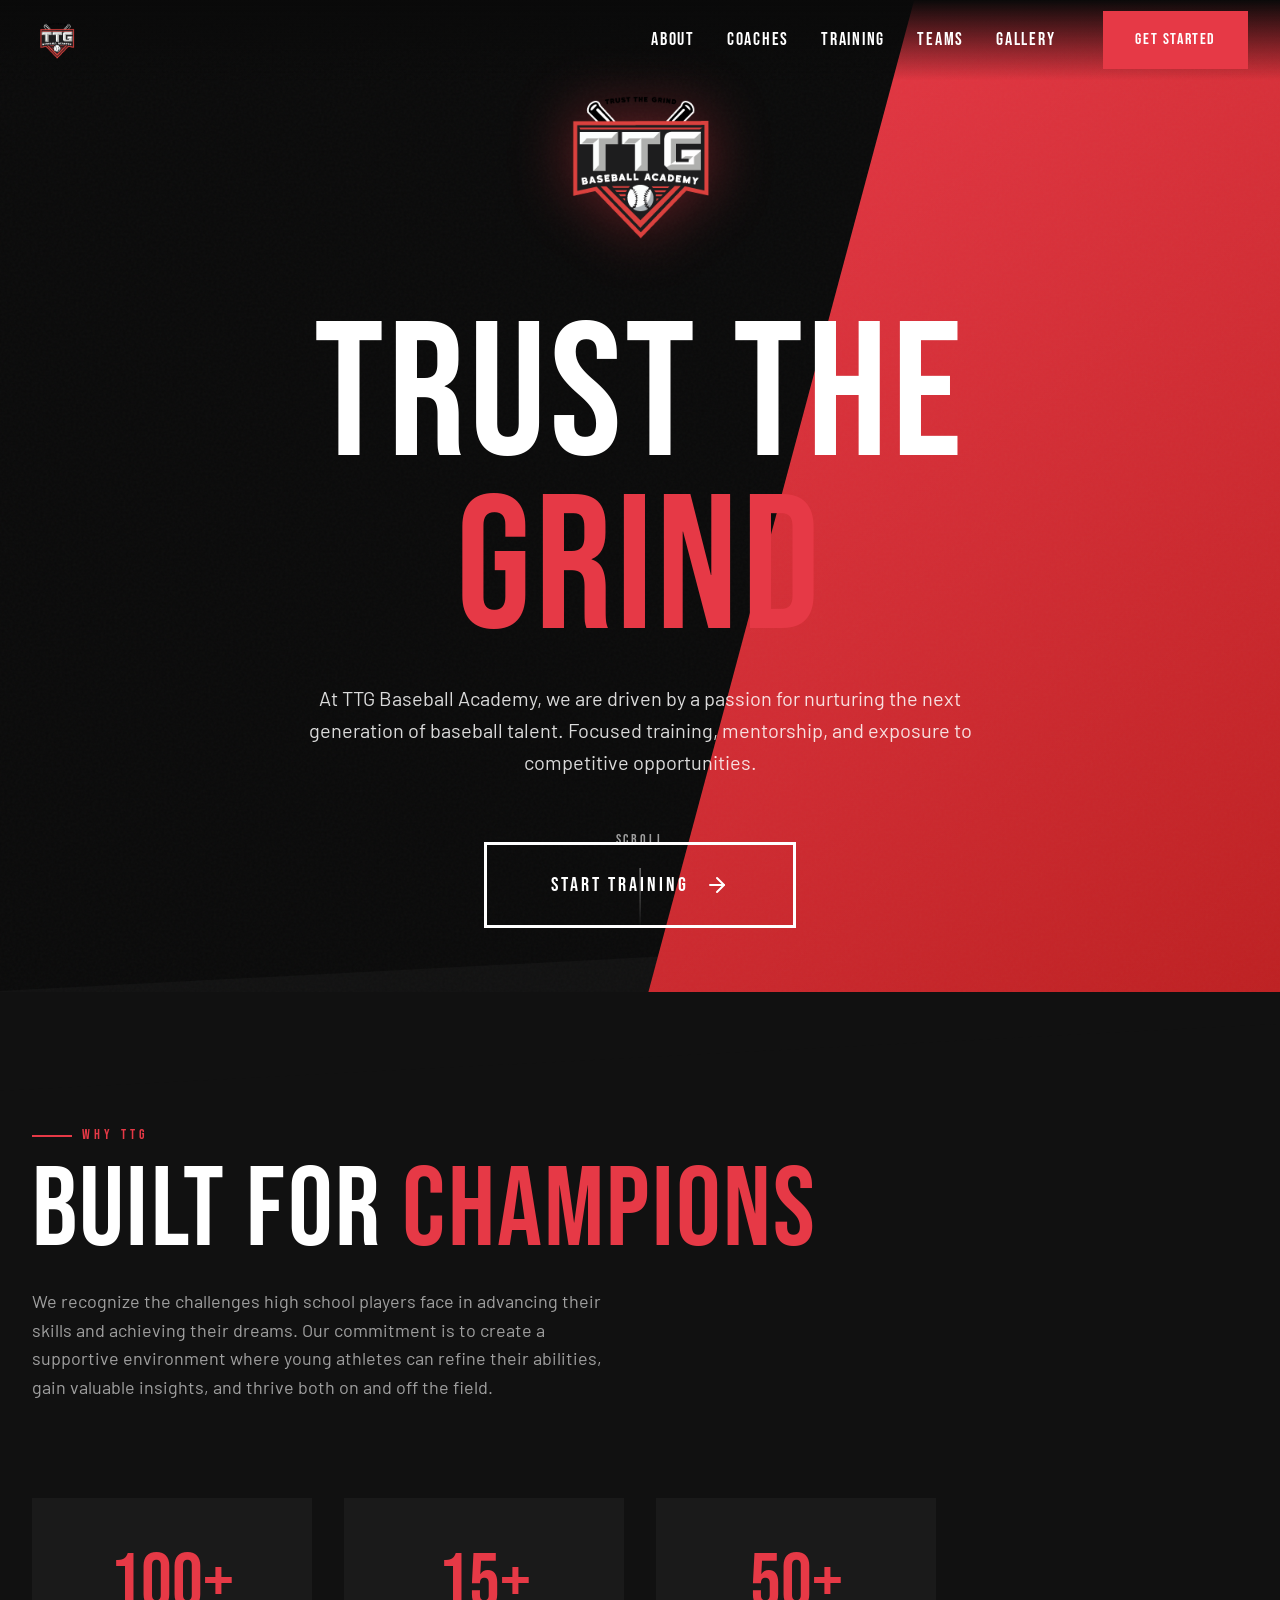
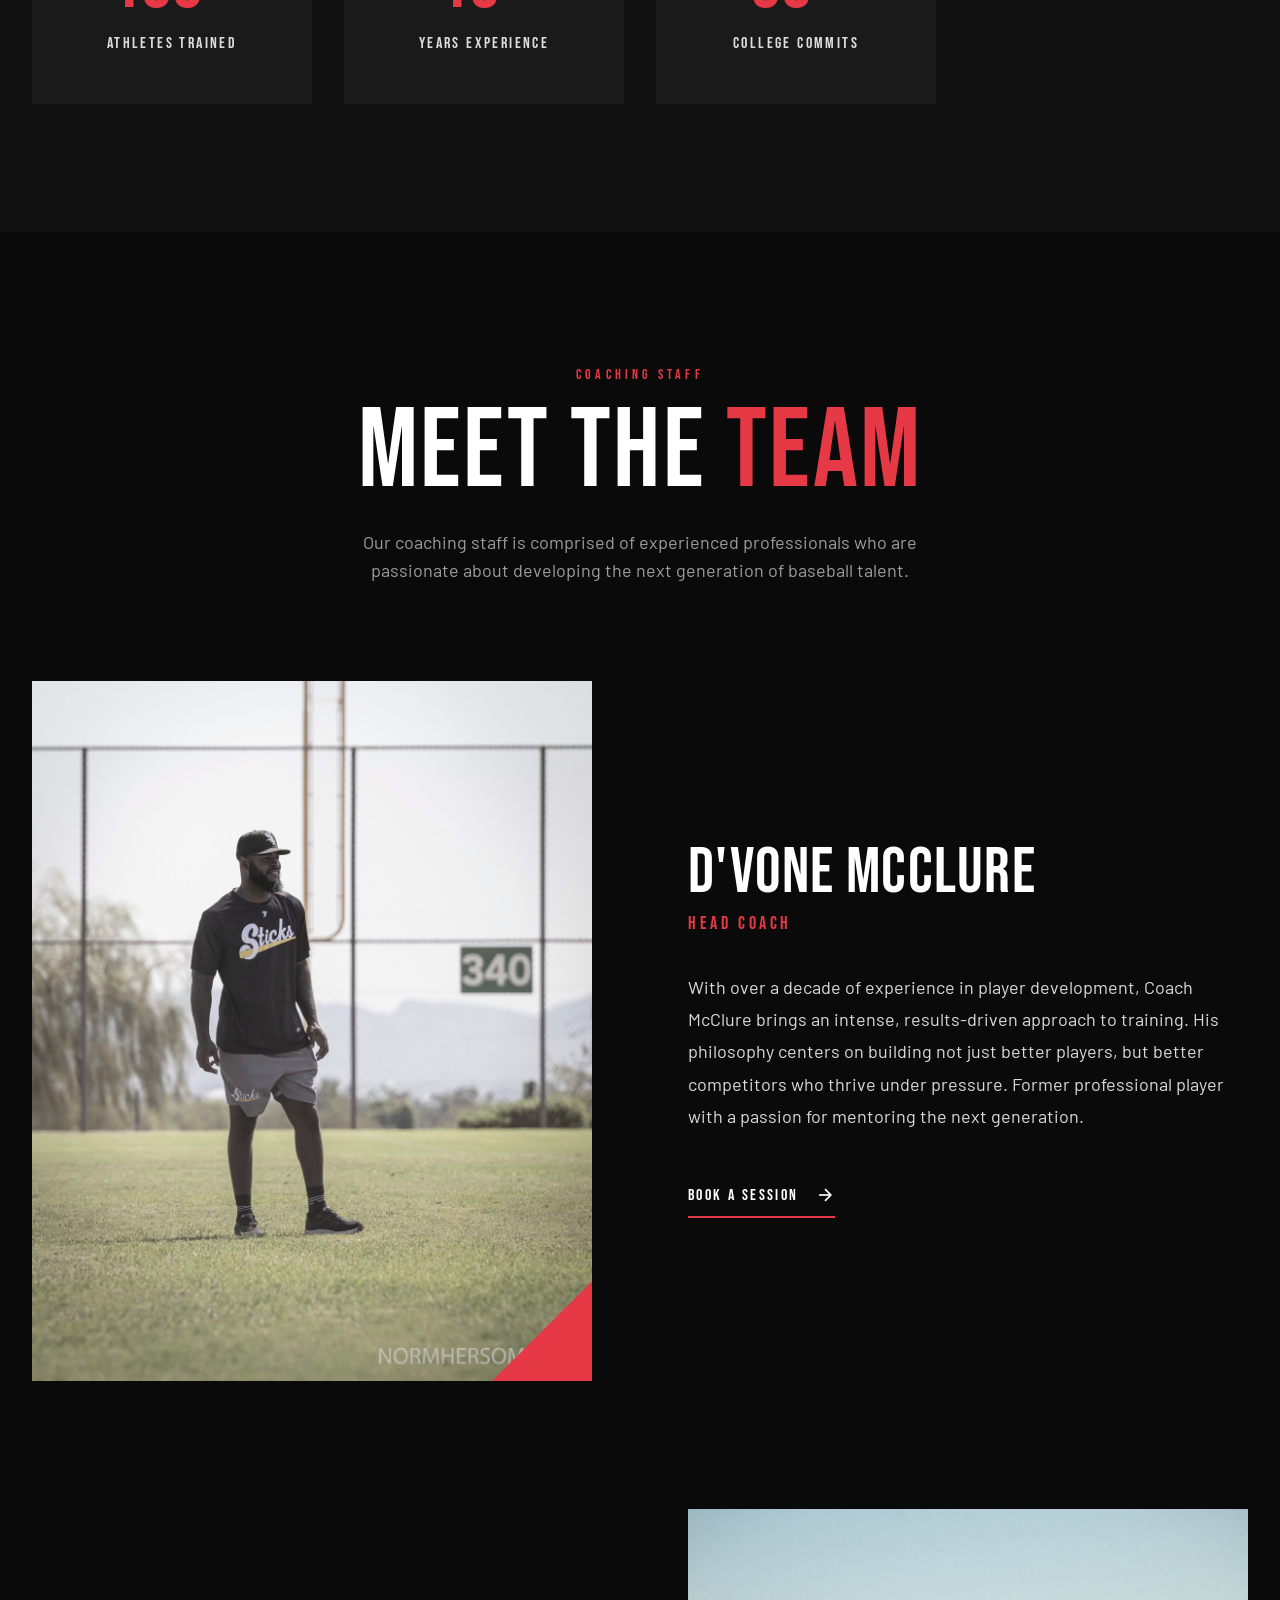
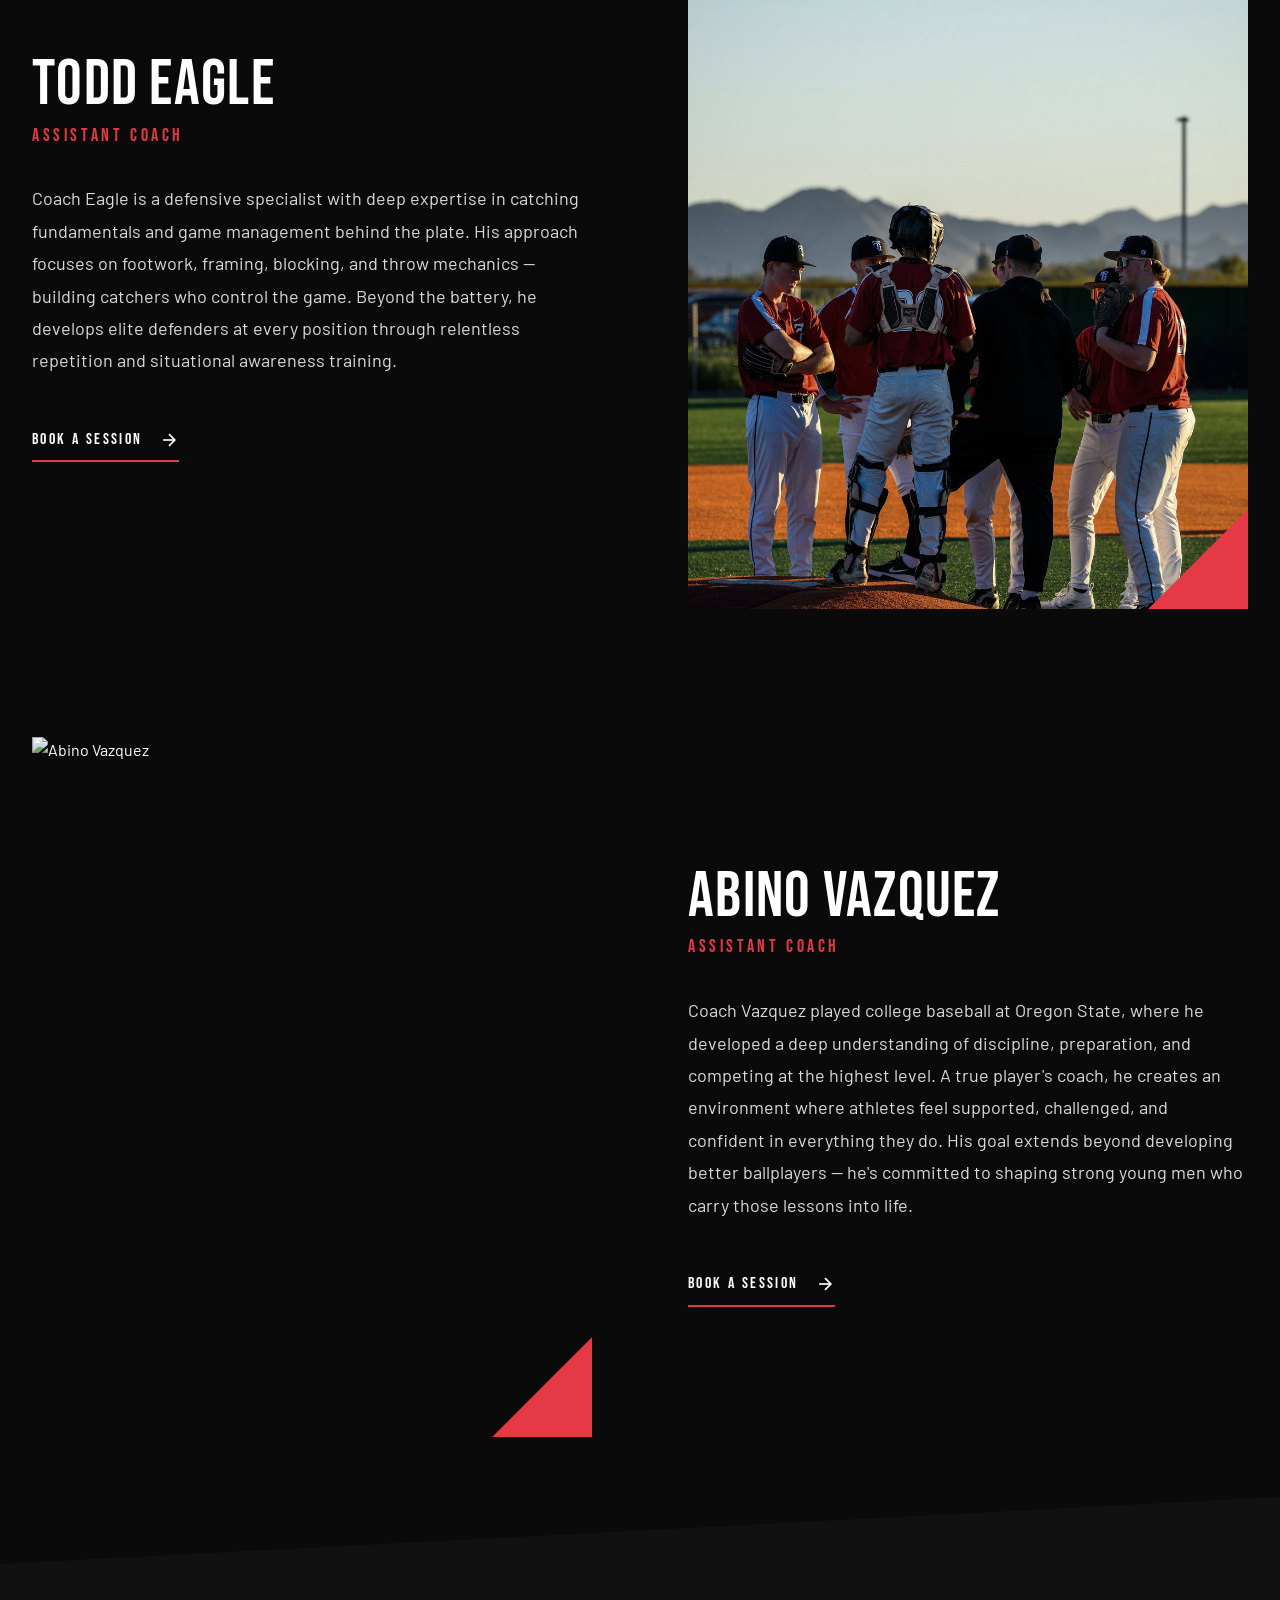
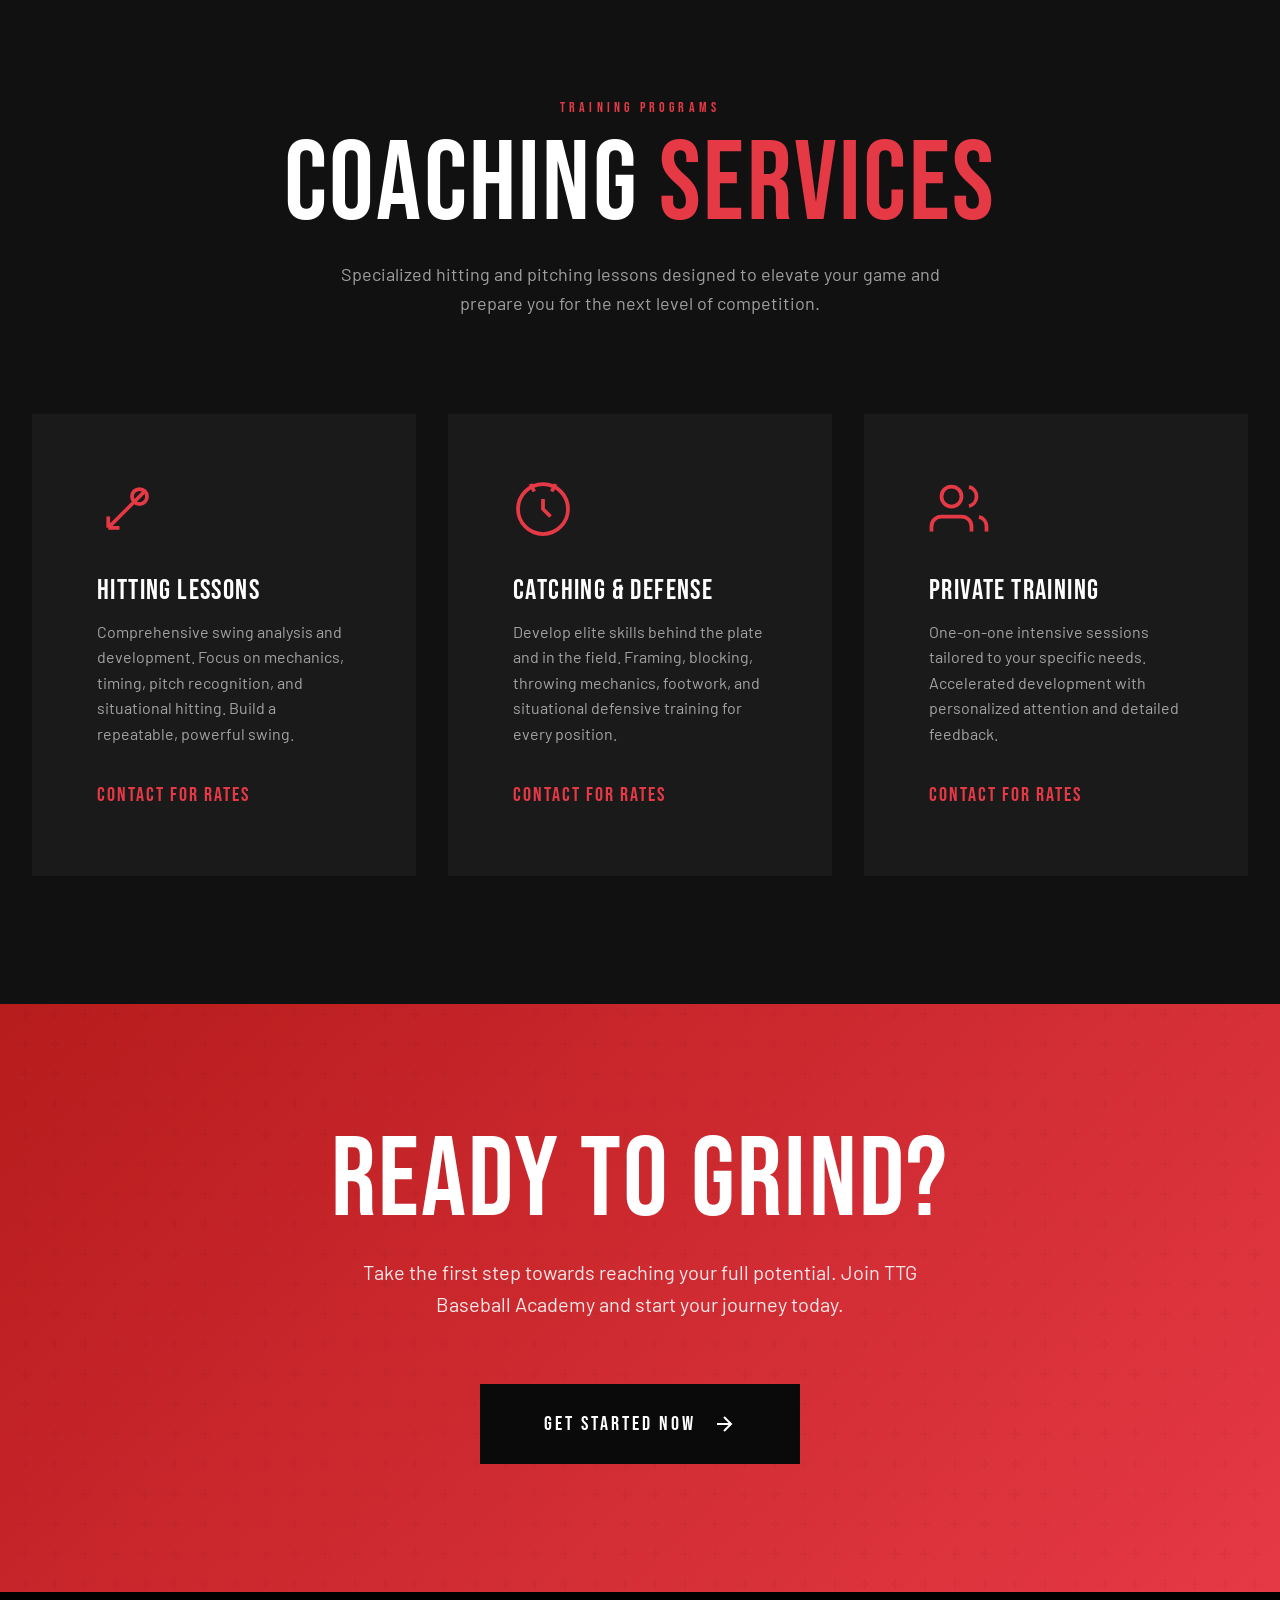
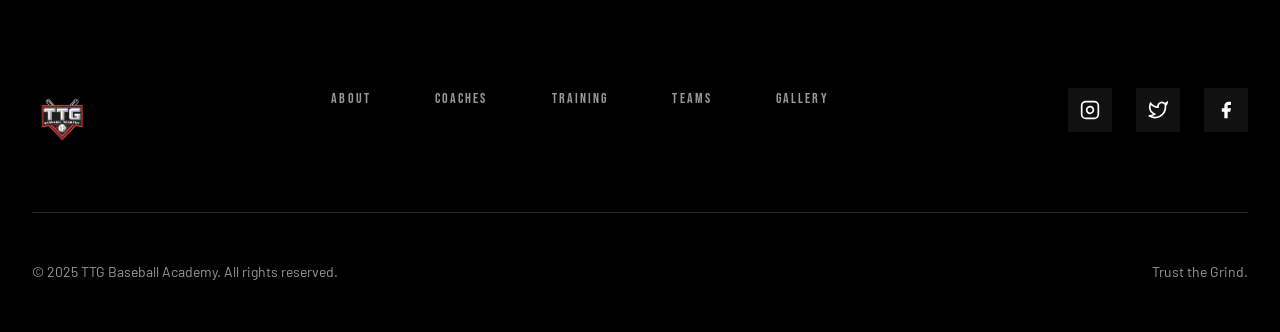
==== commit 695b0dc6: "Add Abino Vazquez as Assistant Coach - Oregon State baseball alum - Player-focused coaching philosop" ====
--- a/index.html
+++ b/index.html
@@ -169,6 +169,32 @@
               </a>
             </div>
           </article>
+
+          <!-- Coach 3 -->
+          <article class="coach reveal">
+            <div class="coach__image-wrapper">
+              <img src="assets/images/coach-3.jpg" alt="Abino Vazquez" class="coach__image">
+            </div>
+            <div class="coach__content">
+              <h3 class="coach__name text-large">Abino Vazquez</h3>
+              <div class="coach__title">Assistant Coach</div>
+              <p class="coach__bio">
+                Coach Vazquez played college baseball at Oregon State, where he developed a deep
+                understanding of discipline, preparation, and competing at the highest level.
+                A true player's coach, he creates an environment where athletes feel supported,
+                challenged, and confident in everything they do. His goal extends beyond developing
+                better ballplayers — he's committed to shaping strong young men who carry those
+                lessons into life.
+              </p>
+              <a href="contact.html" class="coach__link">
+                Book a Session
+                <svg width="20" height="20" viewBox="0 0 24 24" fill="none" stroke="currentColor" stroke-width="2">
+                  <line x1="5" y1="12" x2="19" y2="12"></line>
+                  <polyline points="12 5 19 12 12 19"></polyline>
+                </svg>
+              </a>
+            </div>
+          </article>
         </div>
       </div>
     </section>
--- a/css/styles.css
+++ b/css/styles.css
@@ -1171,6 +1171,12 @@
   margin-bottom: var(--space-sm);
 }
 
+.player-card__state {
+  font-size: 1rem;
+  color: var(--white-muted);
+  margin-bottom: var(--space-sm);
+}
+
 .player-card__stats {
   font-size: 0.875rem;
   color: var(--white-dim);
@@ -1193,6 +1199,34 @@
   text-transform: uppercase;
   letter-spacing: 0.05em;
   margin-top: var(--space-xs);
+}
+
+/* Prospecto Profile Link Badge */
+.player-card__profile-link {
+  position: absolute;
+  top: 12px;
+  right: 12px;
+  width: 28px;
+  height: 28px;
+  border-radius: 50%;
+  display: flex;
+  align-items: center;
+  justify-content: center;
+  text-decoration: none;
+  transition: all var(--transition-base);
+  z-index: 10;
+  overflow: hidden;
+}
+
+.player-card__profile-link img {
+  width: 100%;
+  height: 100%;
+  object-fit: cover;
+}
+
+.player-card__profile-link:hover {
+  transform: scale(1.15);
+  box-shadow: 0 0 20px rgba(40, 104, 237, 0.6);
 }
 
 /* Roster Category Headers */
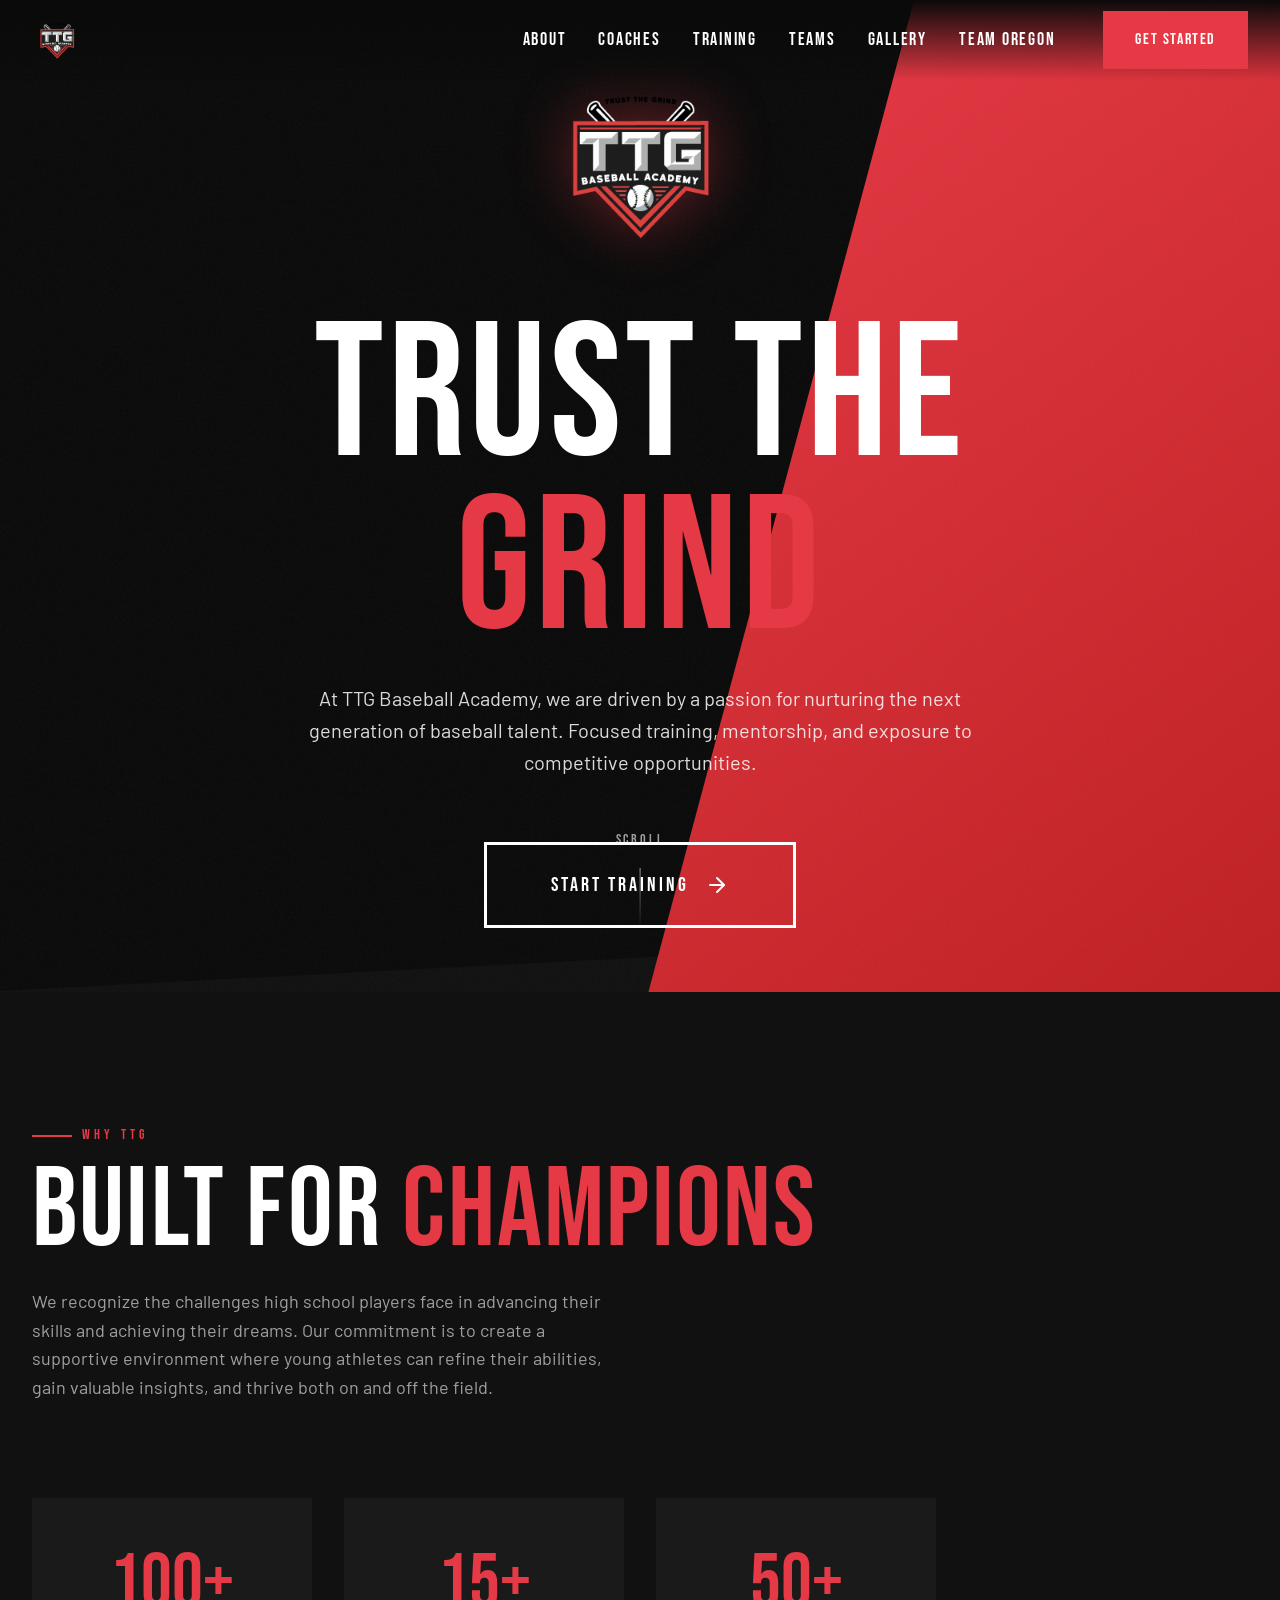
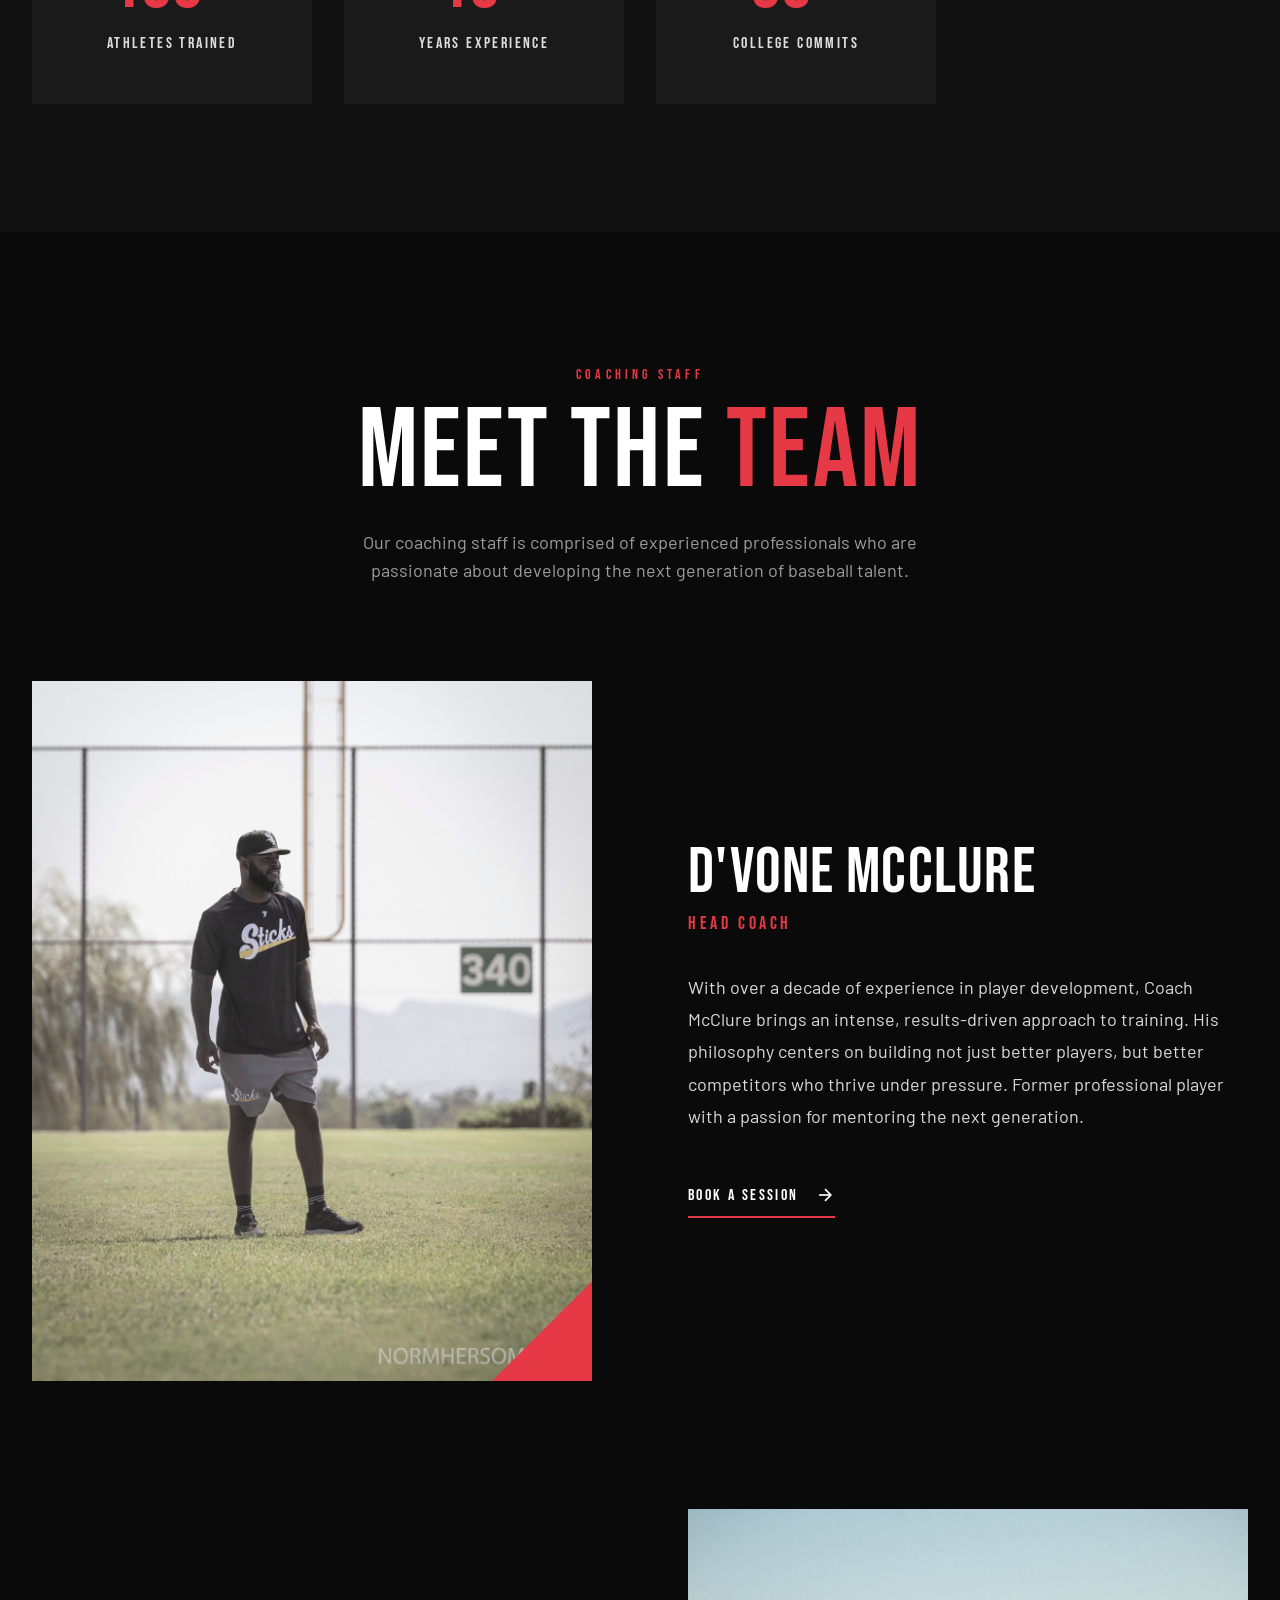
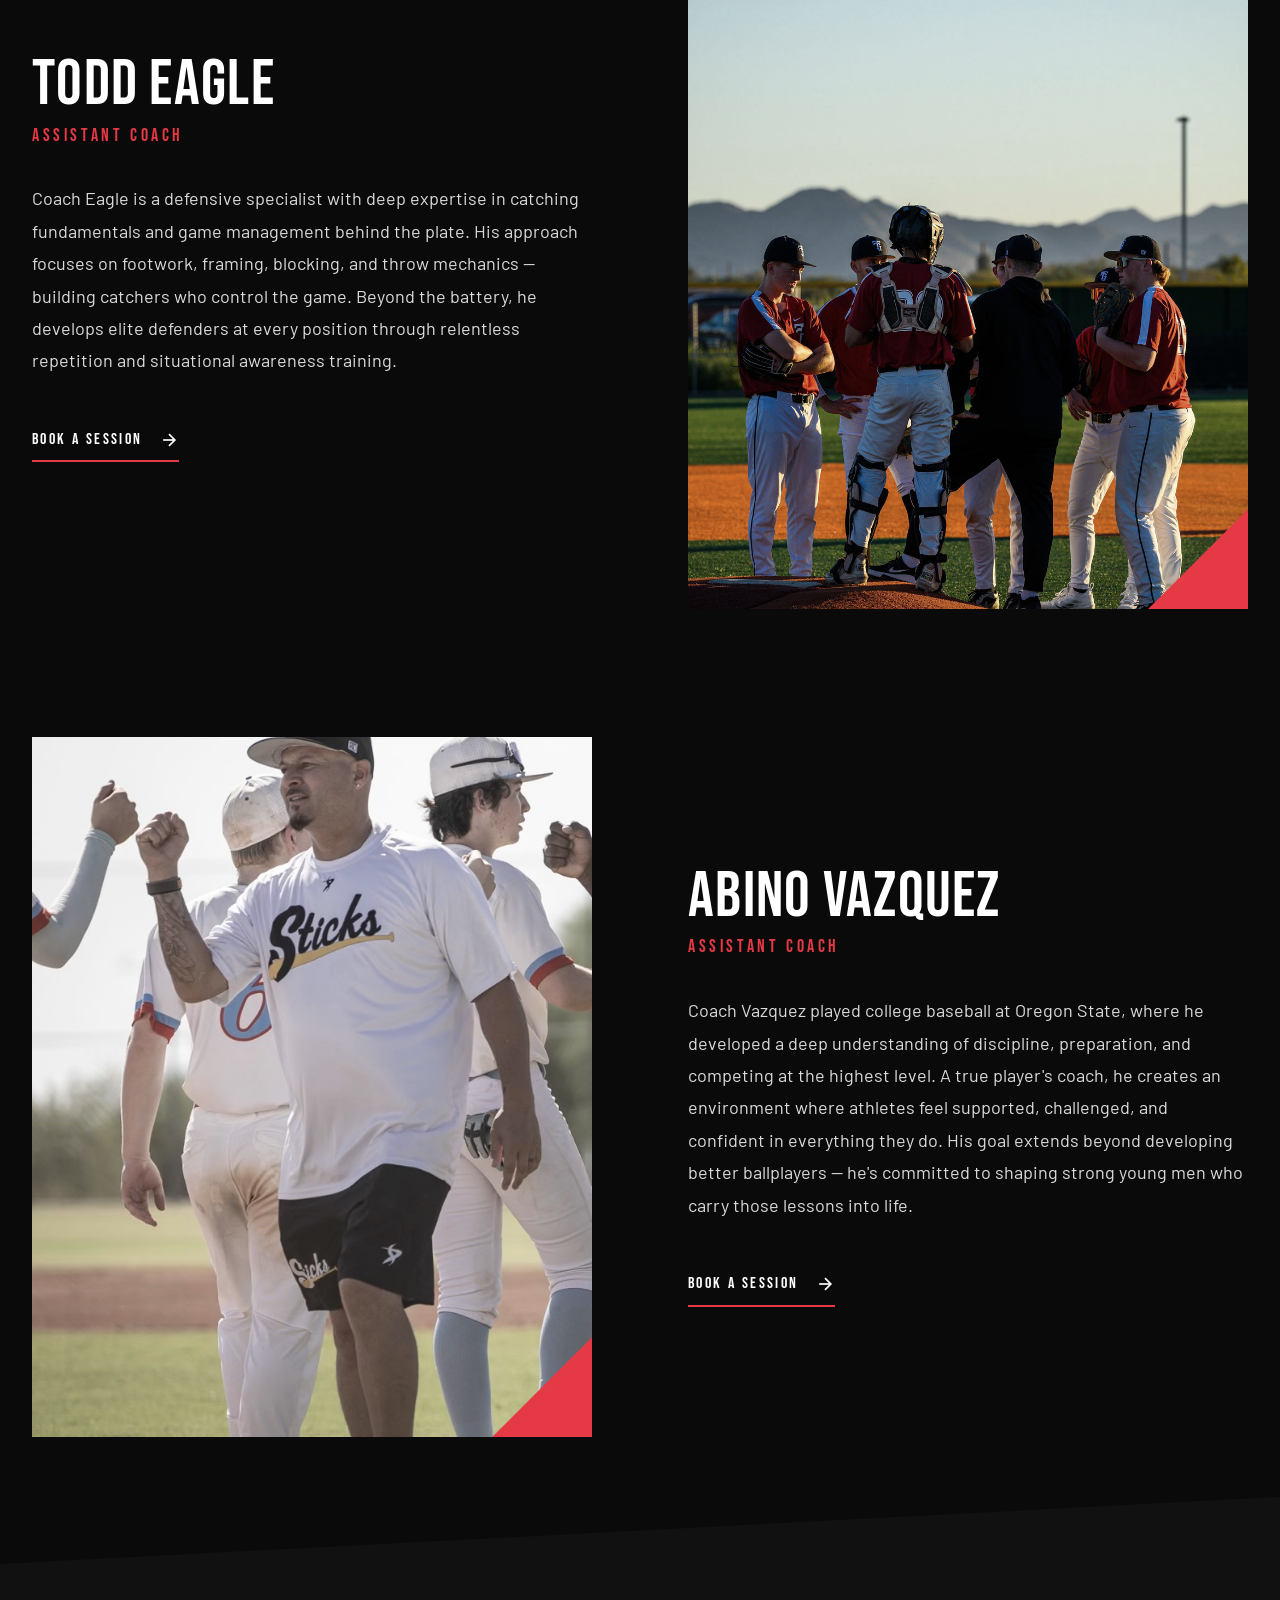
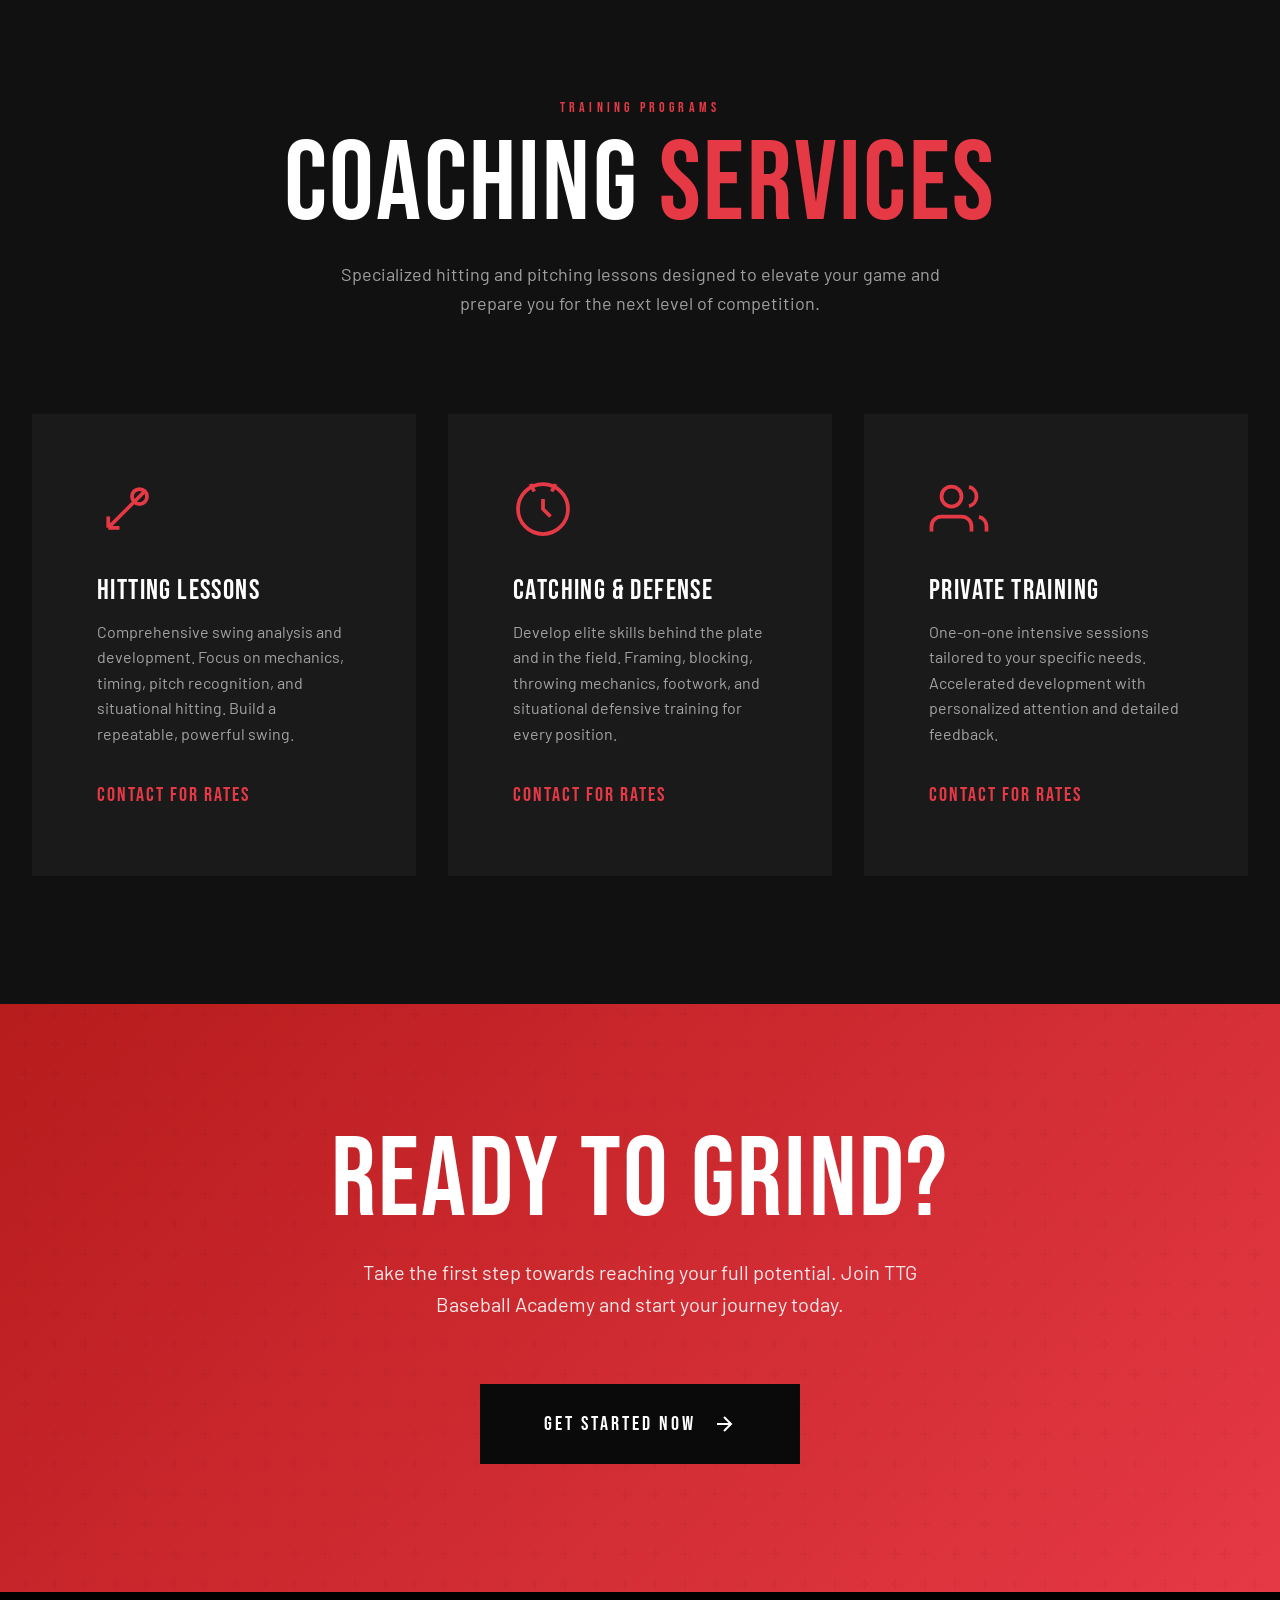
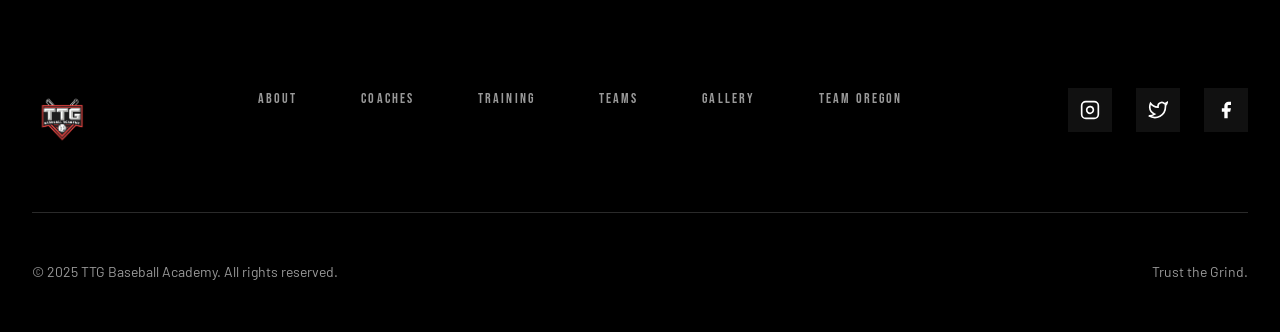
==== commit 32c481fa: "Add Team Oregon 2026 landing page and update navigation" ====
--- a/index.html
+++ b/index.html
@@ -36,6 +36,7 @@
           <li><a href="#services" class="nav__link">Training</a></li>
           <li><a href="teams.html" class="nav__link">Teams</a></li>
           <li><a href="gallery.html" class="nav__link">Gallery</a></li>
+          <li><a href="team-oregon.html" class="nav__link">Team Oregon</a></li>
         </ul>
 
         <a href="contact.html" class="nav__cta"><span>Get Started</span></a>
@@ -295,7 +296,7 @@
           <a href="#services" class="footer__link">Training</a>
           <a href="teams.html" class="footer__link">Teams</a>
           <a href="gallery.html" class="footer__link">Gallery</a>
-
+          <a href="team-oregon.html" class="footer__link">Team Oregon</a>
         </nav>
 
         <div class="footer__social">
--- a/css/styles.css
+++ b/css/styles.css
@@ -1446,6 +1446,270 @@
 }
 
 /* =============================================
+   TEAM OREGON - Event Landing Page
+   ============================================= */
+
+/* Taller page hero for event page */
+.page-hero--tall {
+  min-height: 60vh;
+}
+
+/* Event Badge */
+.event-badge {
+  display: inline-flex;
+  align-items: center;
+  gap: var(--space-sm);
+  background: var(--dark-elevated);
+  padding: var(--space-sm) var(--space-lg);
+  margin-bottom: var(--space-lg);
+  border-left: 3px solid var(--red);
+}
+
+.event-badge__date,
+.event-badge__location {
+  font-family: var(--font-display);
+  font-size: 1rem;
+  letter-spacing: 0.1em;
+  text-transform: uppercase;
+  color: var(--white);
+}
+
+.event-badge__divider {
+  color: var(--white-dim);
+}
+
+/* Eligibility Note */
+.eligibility-note {
+  display: inline-flex;
+  align-items: center;
+  gap: var(--space-sm);
+  margin-top: var(--space-lg);
+  padding: var(--space-sm) var(--space-md);
+  background: rgba(230, 57, 70, 0.15);
+  border: 1px solid var(--red);
+  color: var(--white);
+}
+
+.eligibility-note svg {
+  color: var(--red);
+  flex-shrink: 0;
+}
+
+.eligibility-note span {
+  font-family: var(--font-display);
+  font-size: 0.875rem;
+  letter-spacing: 0.15em;
+  text-transform: uppercase;
+}
+
+/* Event Details Grid */
+.event-details {
+  display: grid;
+  grid-template-columns: repeat(4, 1fr);
+  gap: var(--space-lg);
+  margin-top: var(--space-2xl);
+}
+
+.event-detail {
+  display: flex;
+  align-items: flex-start;
+  gap: var(--space-md);
+  padding: var(--space-lg);
+  background: var(--dark-elevated);
+  border-left: 3px solid var(--red);
+}
+
+.event-detail__icon {
+  color: var(--red);
+  flex-shrink: 0;
+}
+
+.event-detail__label {
+  font-family: var(--font-display);
+  font-size: 0.75rem;
+  letter-spacing: 0.2em;
+  text-transform: uppercase;
+  color: var(--white-dim);
+  margin-bottom: var(--space-xs);
+}
+
+.event-detail__value {
+  font-family: var(--font-display);
+  font-size: 1.25rem;
+  text-transform: uppercase;
+  letter-spacing: 0.05em;
+}
+
+.event-detail__sub {
+  font-size: 0.875rem;
+  color: var(--white-dim);
+  margin-top: 2px;
+}
+
+/* Opportunity Cards Grid */
+.opportunity-grid {
+  display: grid;
+  grid-template-columns: repeat(4, 1fr);
+  gap: var(--space-lg);
+}
+
+.opportunity-card {
+  background: var(--dark-elevated);
+  padding: var(--space-2xl);
+  text-align: center;
+  position: relative;
+  overflow: hidden;
+  transition: all var(--transition-base);
+  border: 1px solid transparent;
+}
+
+.opportunity-card::before {
+  content: '';
+  position: absolute;
+  top: 0;
+  left: 0;
+  width: 100%;
+  height: 4px;
+  background: var(--red);
+  transform: scaleX(0);
+  transform-origin: left;
+  transition: transform var(--transition-slow);
+}
+
+.opportunity-card:hover {
+  border-color: var(--gray-light);
+  transform: translateY(-5px);
+}
+
+.opportunity-card:hover::before {
+  transform: scaleX(1);
+}
+
+.opportunity-card__icon {
+  color: var(--red);
+  margin-bottom: var(--space-lg);
+}
+
+.opportunity-card__title {
+  font-family: var(--font-display);
+  font-size: 1.5rem;
+  text-transform: uppercase;
+  letter-spacing: 0.05em;
+  margin-bottom: var(--space-sm);
+}
+
+.opportunity-card__text {
+  color: var(--white-dim);
+  line-height: 1.7;
+}
+
+/* Oregon Form Styles */
+.oregon-form {
+  max-width: 900px;
+  margin: 0 auto;
+  display: flex;
+  flex-direction: column;
+  gap: var(--space-lg);
+}
+
+.form-row {
+  display: grid;
+  gap: var(--space-md);
+}
+
+.form-row--2 {
+  grid-template-columns: repeat(2, 1fr);
+}
+
+.form-row--3 {
+  grid-template-columns: repeat(3, 1fr);
+}
+
+.form-actions {
+  display: flex;
+  justify-content: center;
+  margin-top: var(--space-lg);
+}
+
+.form-submit--large {
+  display: inline-flex;
+  align-items: center;
+  gap: var(--space-sm);
+  padding: var(--space-md) var(--space-2xl);
+  font-size: 1.125rem;
+}
+
+.form-submit--large svg {
+  transition: transform var(--transition-fast);
+}
+
+.form-submit--large:hover svg {
+  transform: translateX(5px);
+}
+
+/* Form select styling */
+select.form-input {
+  cursor: pointer;
+  appearance: none;
+  background-image: url("data:image/svg+xml,%3Csvg xmlns='http://www.w3.org/2000/svg' width='12' height='12' viewBox='0 0 24 24' fill='none' stroke='%23ffffff' stroke-width='2'%3E%3Cpolyline points='6 9 12 15 18 9'%3E%3C/polyline%3E%3C/svg%3E");
+  background-repeat: no-repeat;
+  background-position: right var(--space-md) center;
+  padding-right: var(--space-2xl);
+}
+
+/* Team Oregon Responsive */
+@media (max-width: 1024px) {
+  .event-details {
+    grid-template-columns: repeat(2, 1fr);
+  }
+
+  .opportunity-grid {
+    grid-template-columns: repeat(2, 1fr);
+  }
+
+  .form-row--3 {
+    grid-template-columns: repeat(2, 1fr);
+  }
+
+  .form-row--3 .form-group:last-child {
+    grid-column: span 2;
+  }
+}
+
+@media (max-width: 768px) {
+  .page-hero--tall {
+    min-height: 50vh;
+  }
+
+  .event-badge {
+    flex-direction: column;
+    gap: var(--space-xs);
+    text-align: center;
+  }
+
+  .event-badge__divider {
+    display: none;
+  }
+
+  .event-details {
+    grid-template-columns: 1fr;
+  }
+
+  .opportunity-grid {
+    grid-template-columns: 1fr;
+  }
+
+  .form-row--2,
+  .form-row--3 {
+    grid-template-columns: 1fr;
+  }
+
+  .form-row--3 .form-group:last-child {
+    grid-column: span 1;
+  }
+}
+
+/* =============================================
    GALLERY - Contact Sheet
    ============================================= */
 
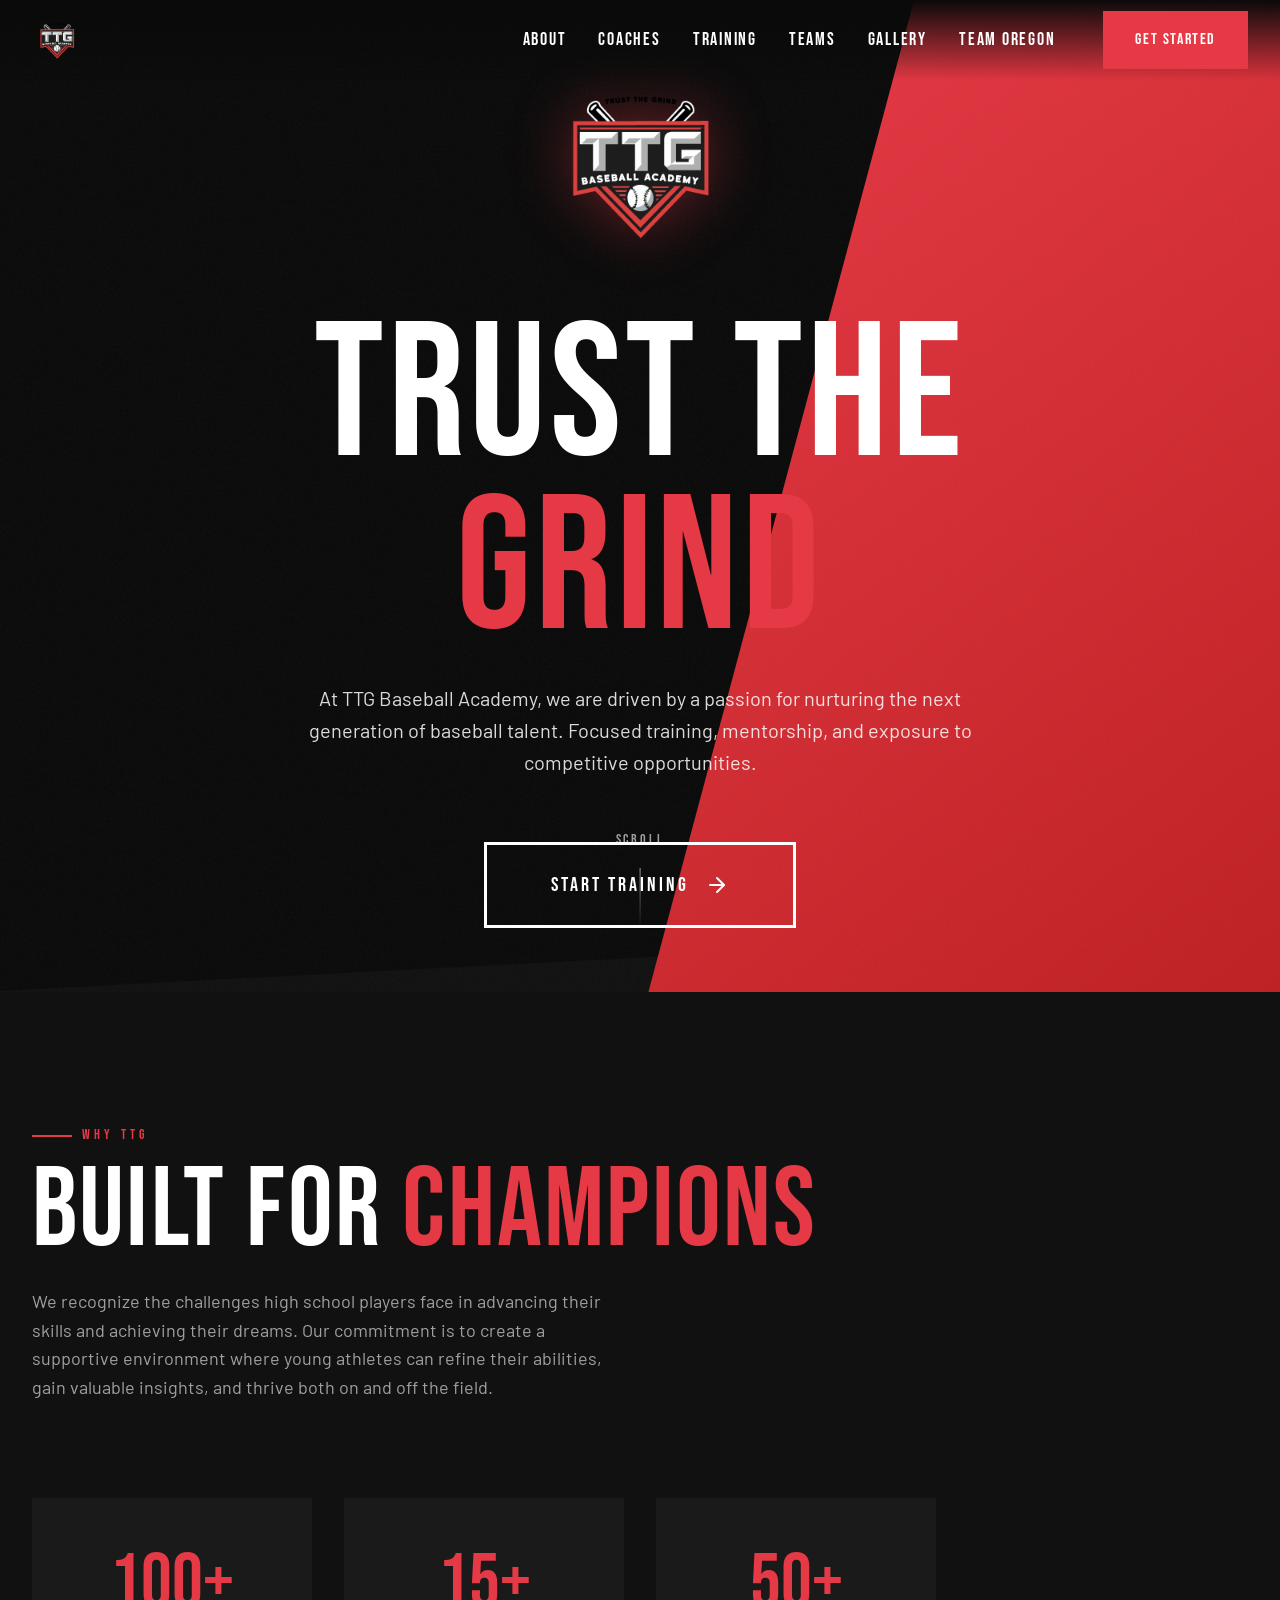
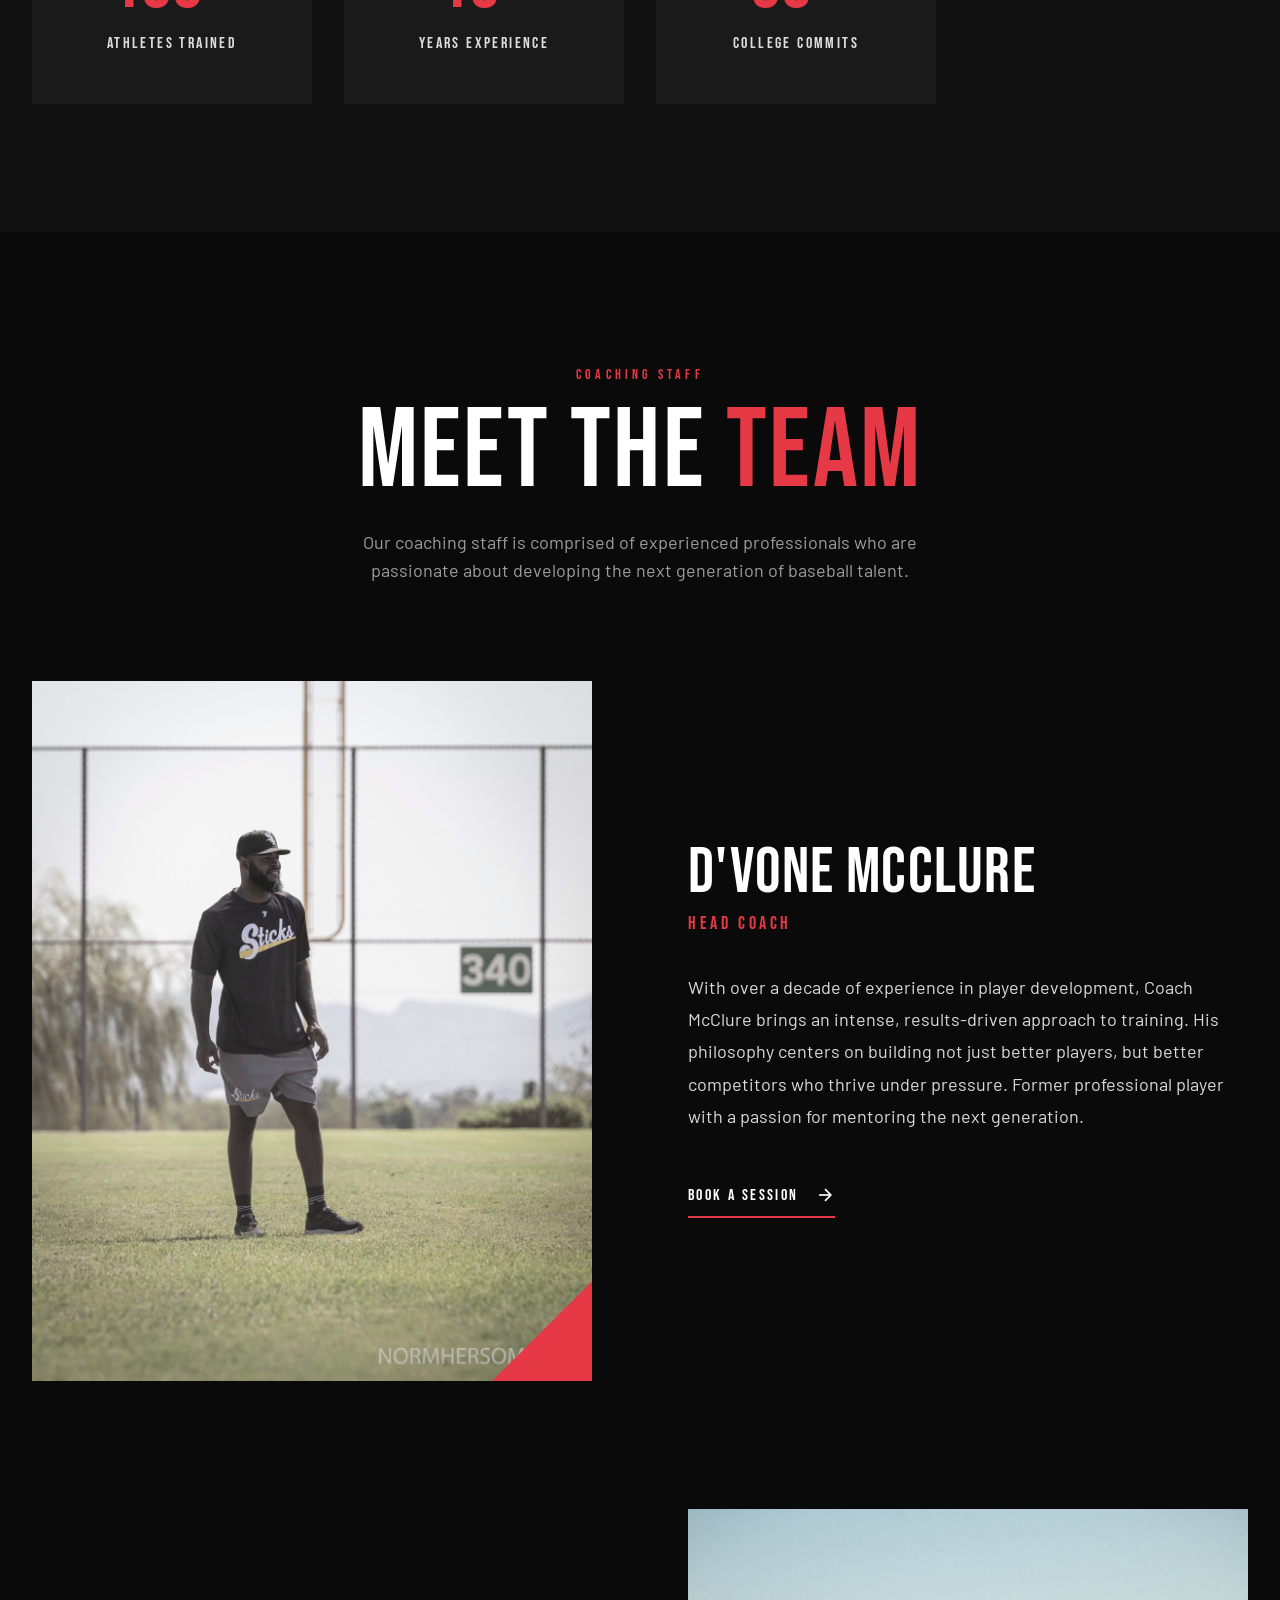
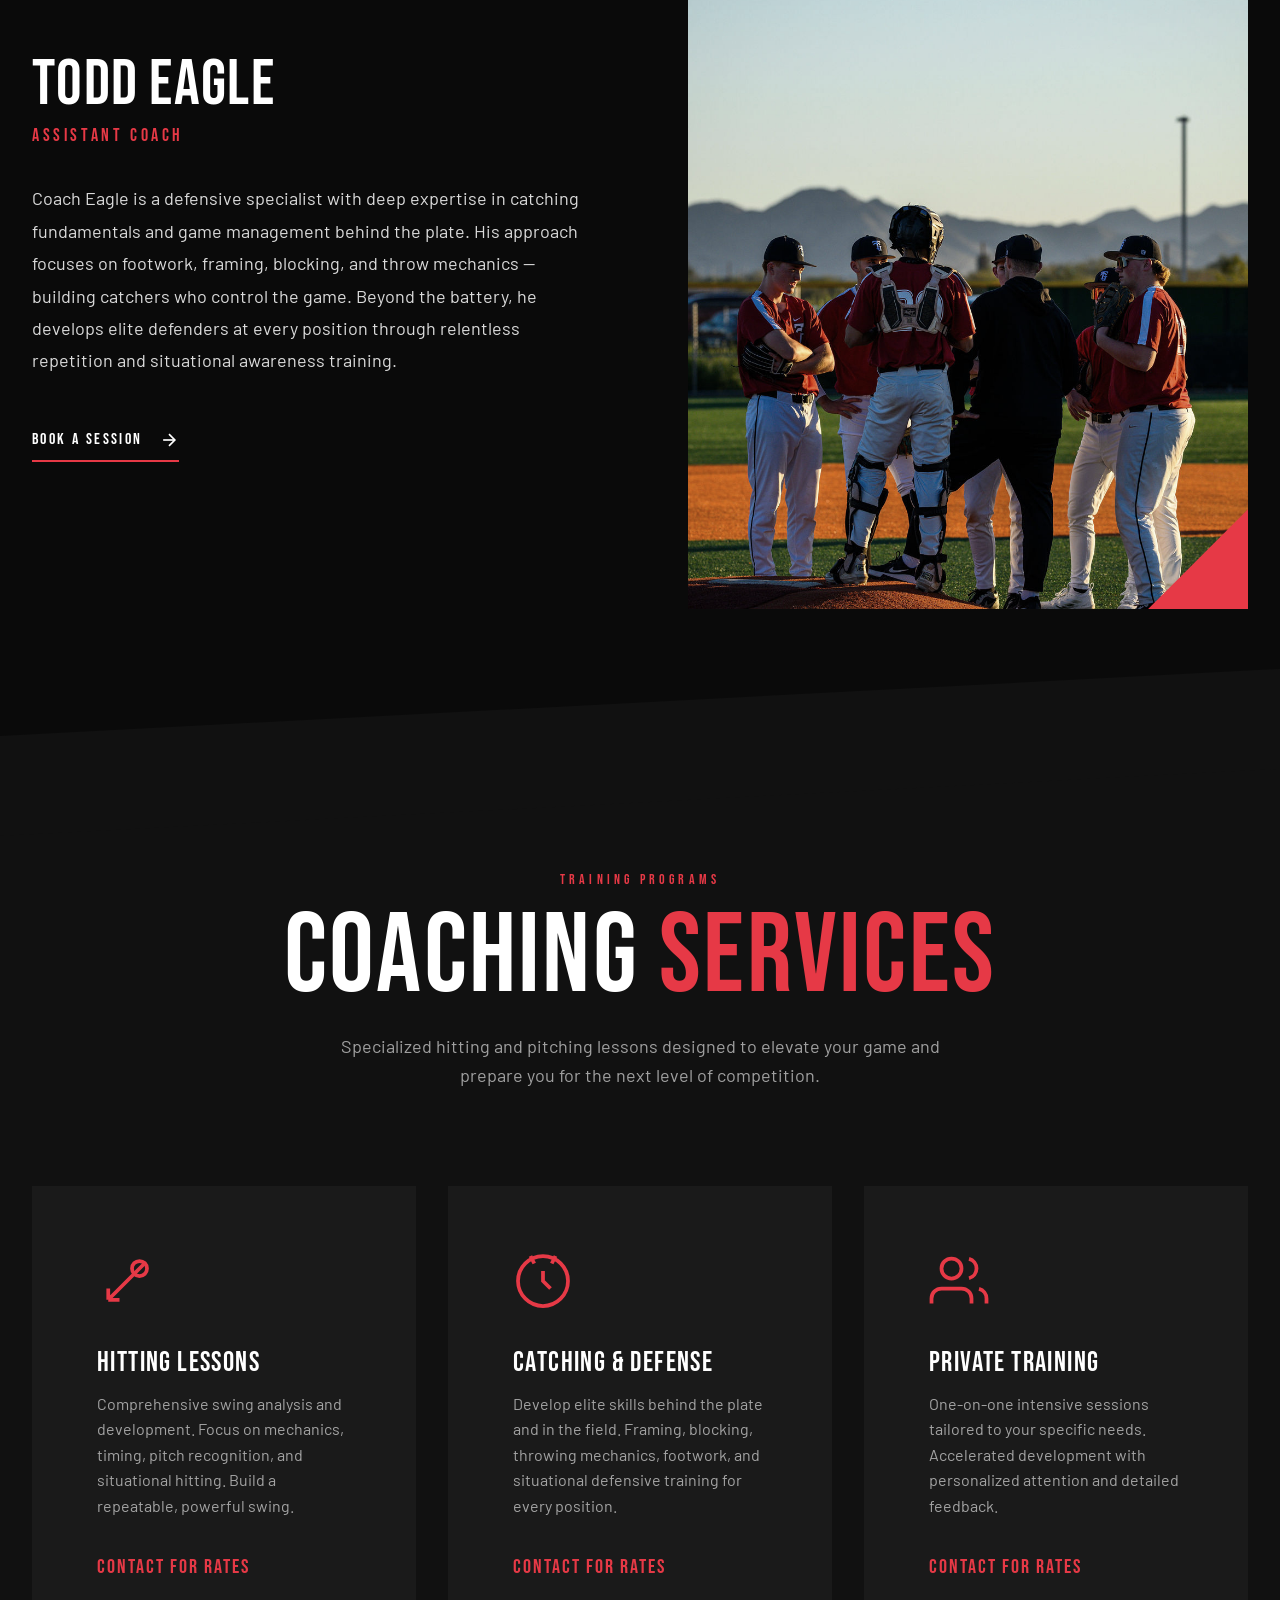
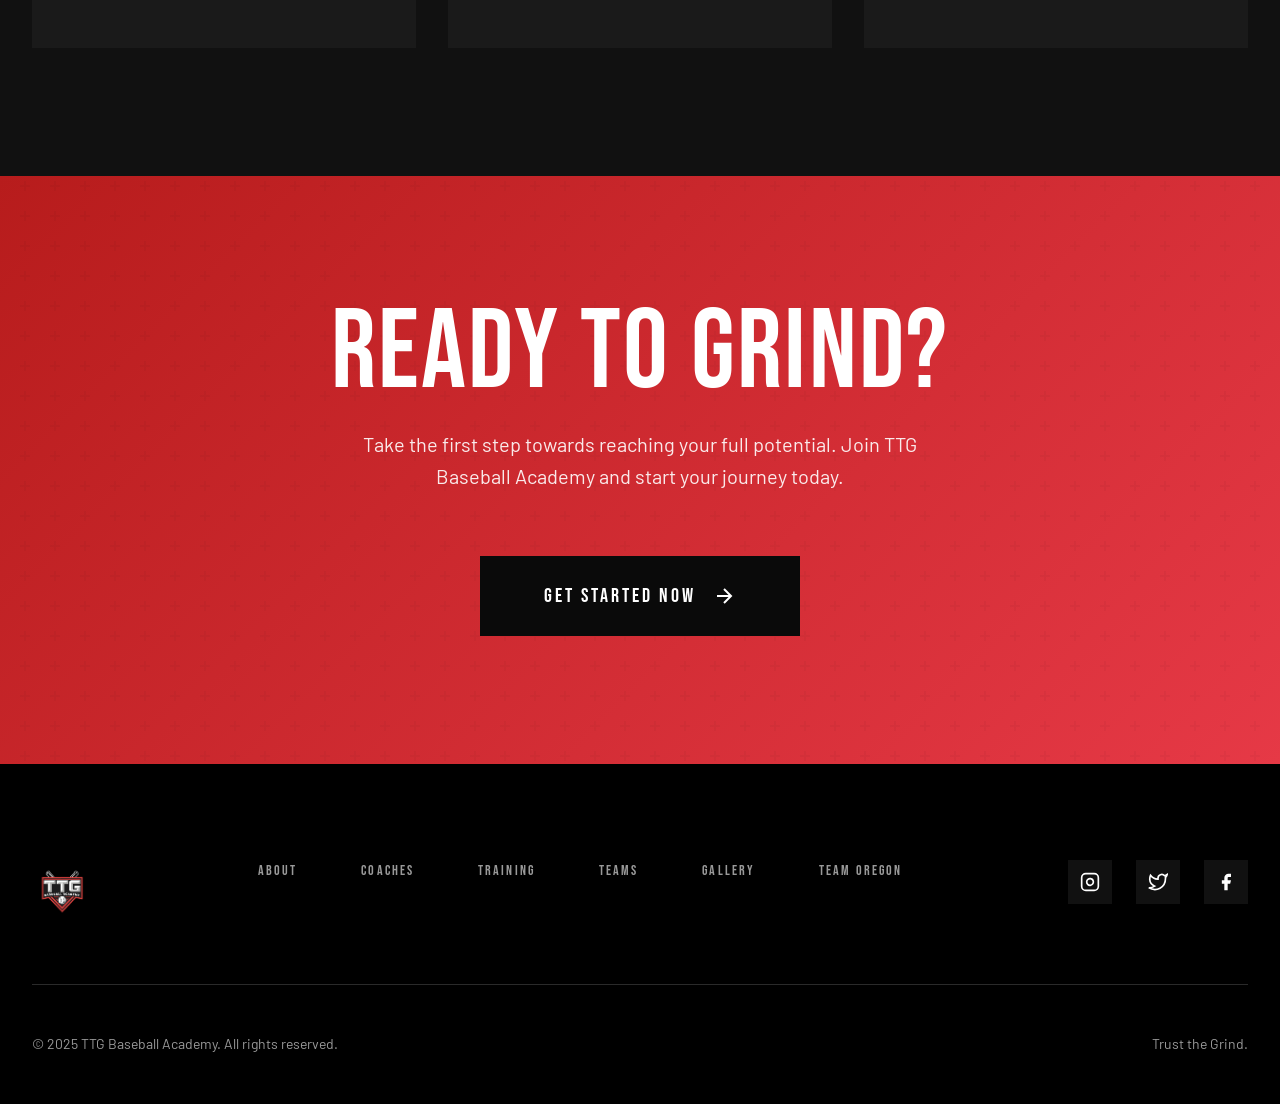
==== commit 291c8b58: "Remove Abino Vazquez from coaches and team roster Co-Authored-By: Claude Opus 4.5 <noreply@anthropic" ====
--- a/index.html
+++ b/index.html
@@ -171,31 +171,6 @@
             </div>
           </article>
 
-          <!-- Coach 3 -->
-          <article class="coach reveal">
-            <div class="coach__image-wrapper">
-              <img src="assets/images/coach-3.jpg" alt="Abino Vazquez" class="coach__image">
-            </div>
-            <div class="coach__content">
-              <h3 class="coach__name text-large">Abino Vazquez</h3>
-              <div class="coach__title">Assistant Coach</div>
-              <p class="coach__bio">
-                Coach Vazquez played college baseball at Oregon State, where he developed a deep
-                understanding of discipline, preparation, and competing at the highest level.
-                A true player's coach, he creates an environment where athletes feel supported,
-                challenged, and confident in everything they do. His goal extends beyond developing
-                better ballplayers — he's committed to shaping strong young men who carry those
-                lessons into life.
-              </p>
-              <a href="contact.html" class="coach__link">
-                Book a Session
-                <svg width="20" height="20" viewBox="0 0 24 24" fill="none" stroke="currentColor" stroke-width="2">
-                  <line x1="5" y1="12" x2="19" y2="12"></line>
-                  <polyline points="12 5 19 12 12 19"></polyline>
-                </svg>
-              </a>
-            </div>
-          </article>
         </div>
       </div>
     </section>
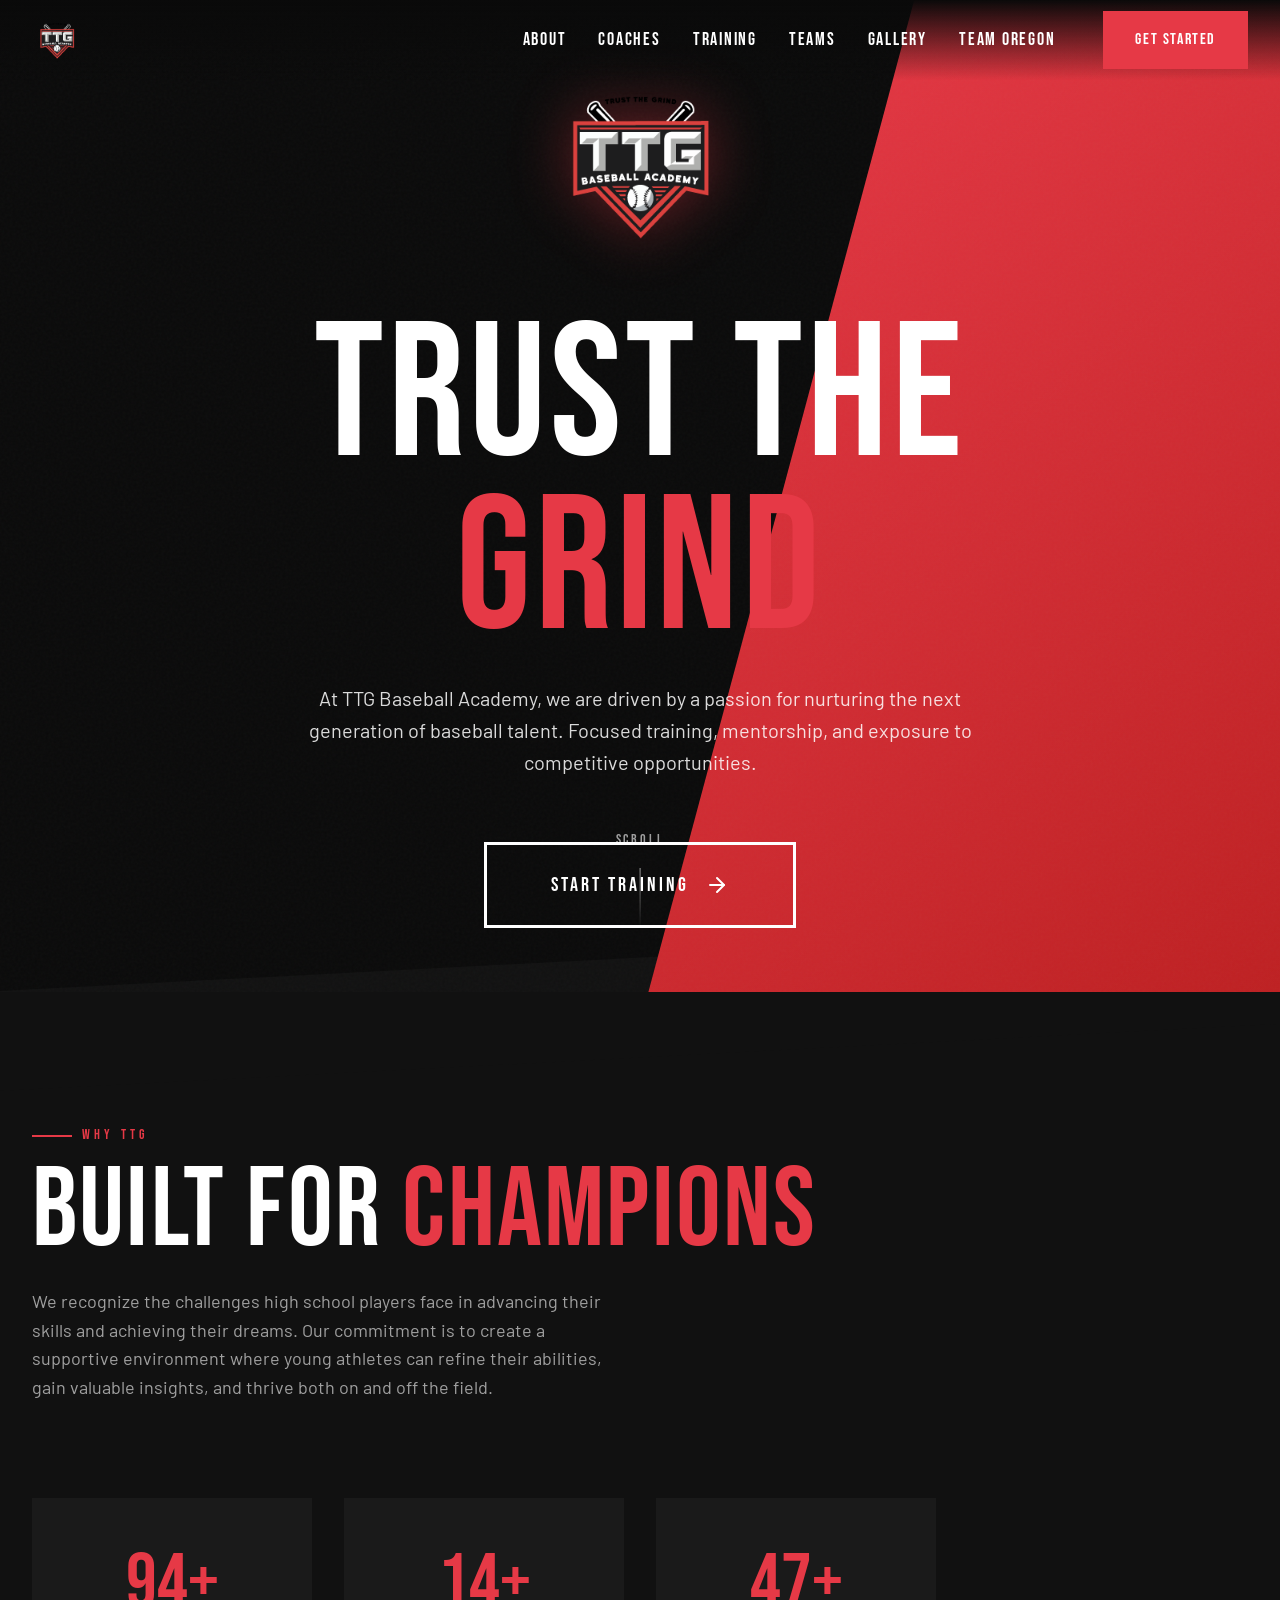
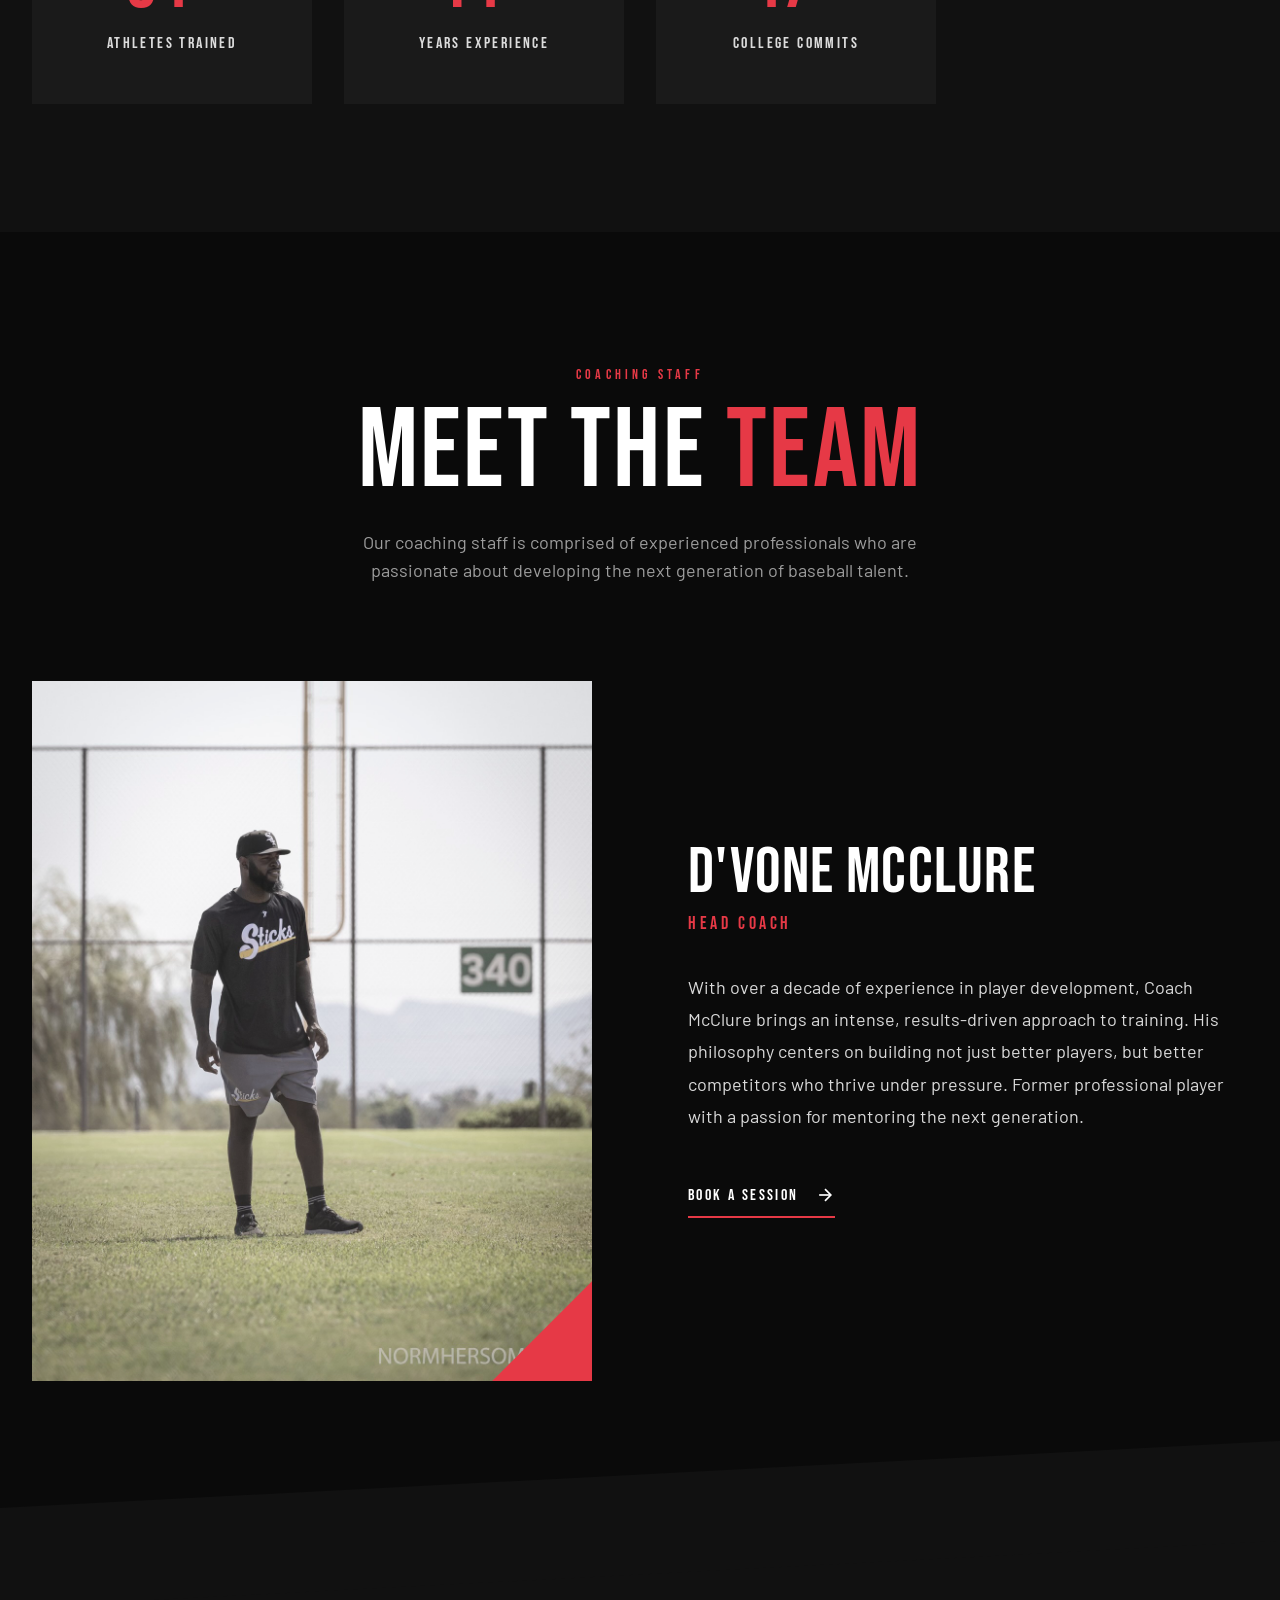
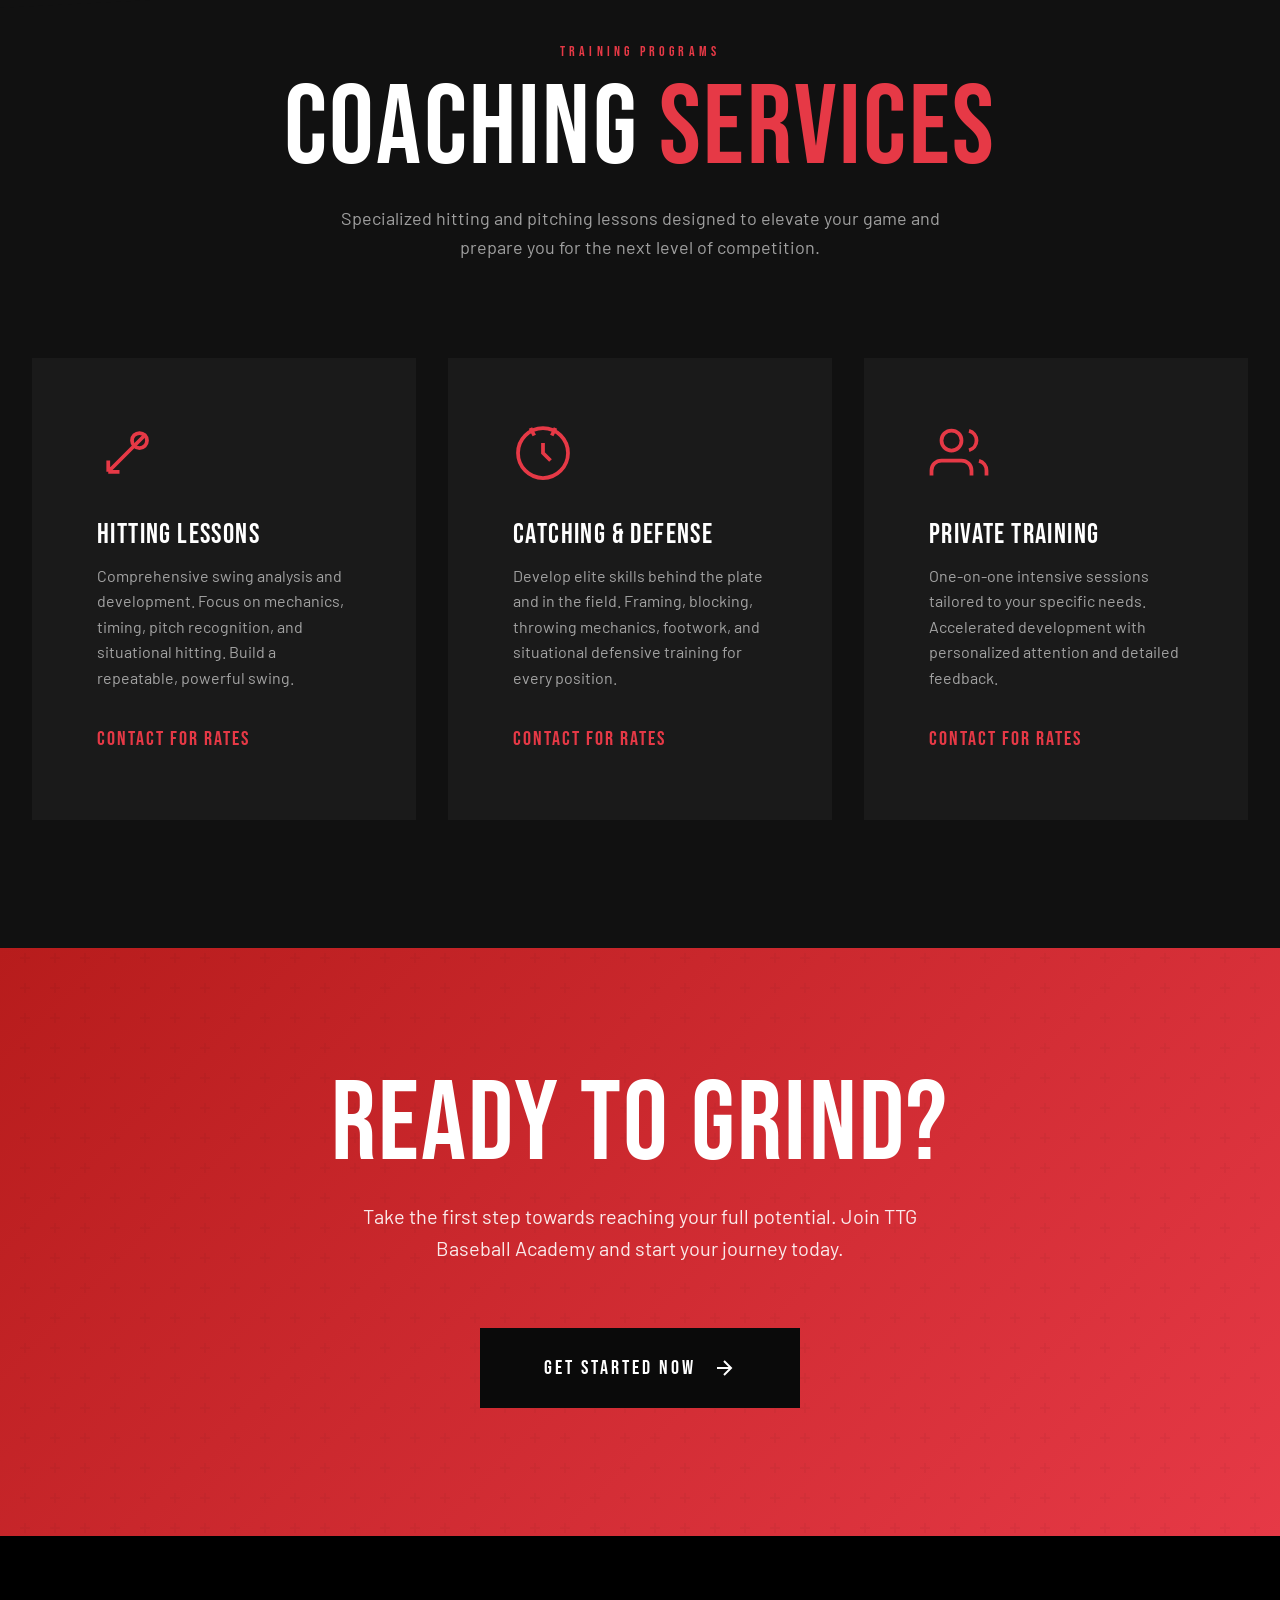
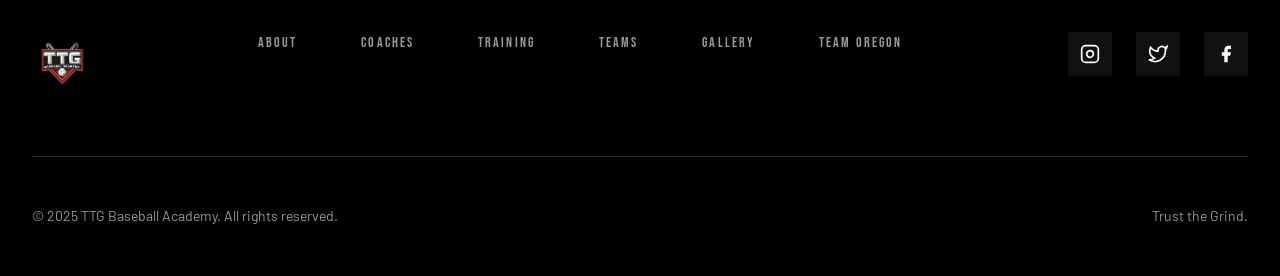
==== commit 993ddc67: "Hide Coach Eagle from coaching staff section Commented out Coach Eagle's profile for now, can be re-" ====
--- a/index.html
+++ b/index.html
@@ -146,7 +146,7 @@
             </div>
           </article>
 
-          <!-- Coach 2 -->
+          <!-- Coach 2 (Hidden for now)
           <article class="coach reveal">
             <div class="coach__image-wrapper">
               <img src="assets/images/coach-2.jpg" alt="Todd Eagle" class="coach__image">
@@ -170,6 +170,7 @@
               </a>
             </div>
           </article>
+          -->
 
         </div>
       </div>
